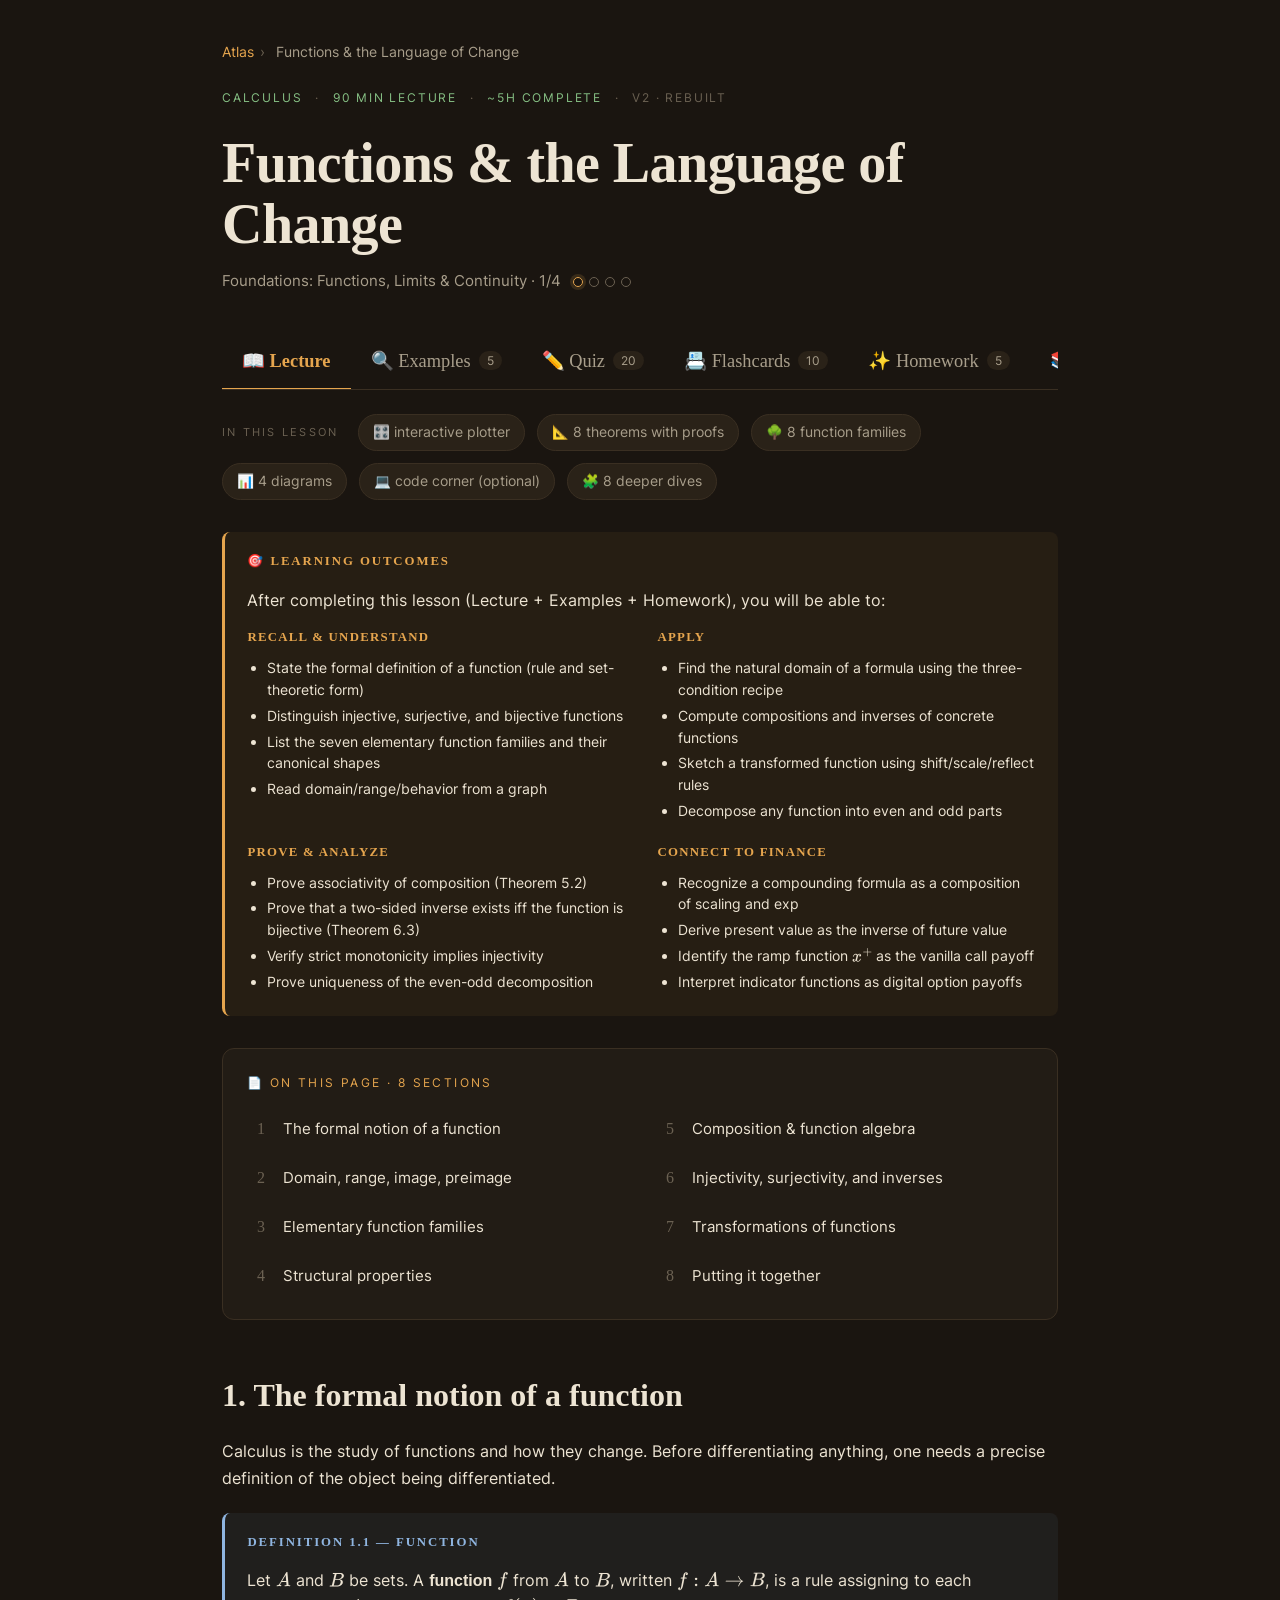
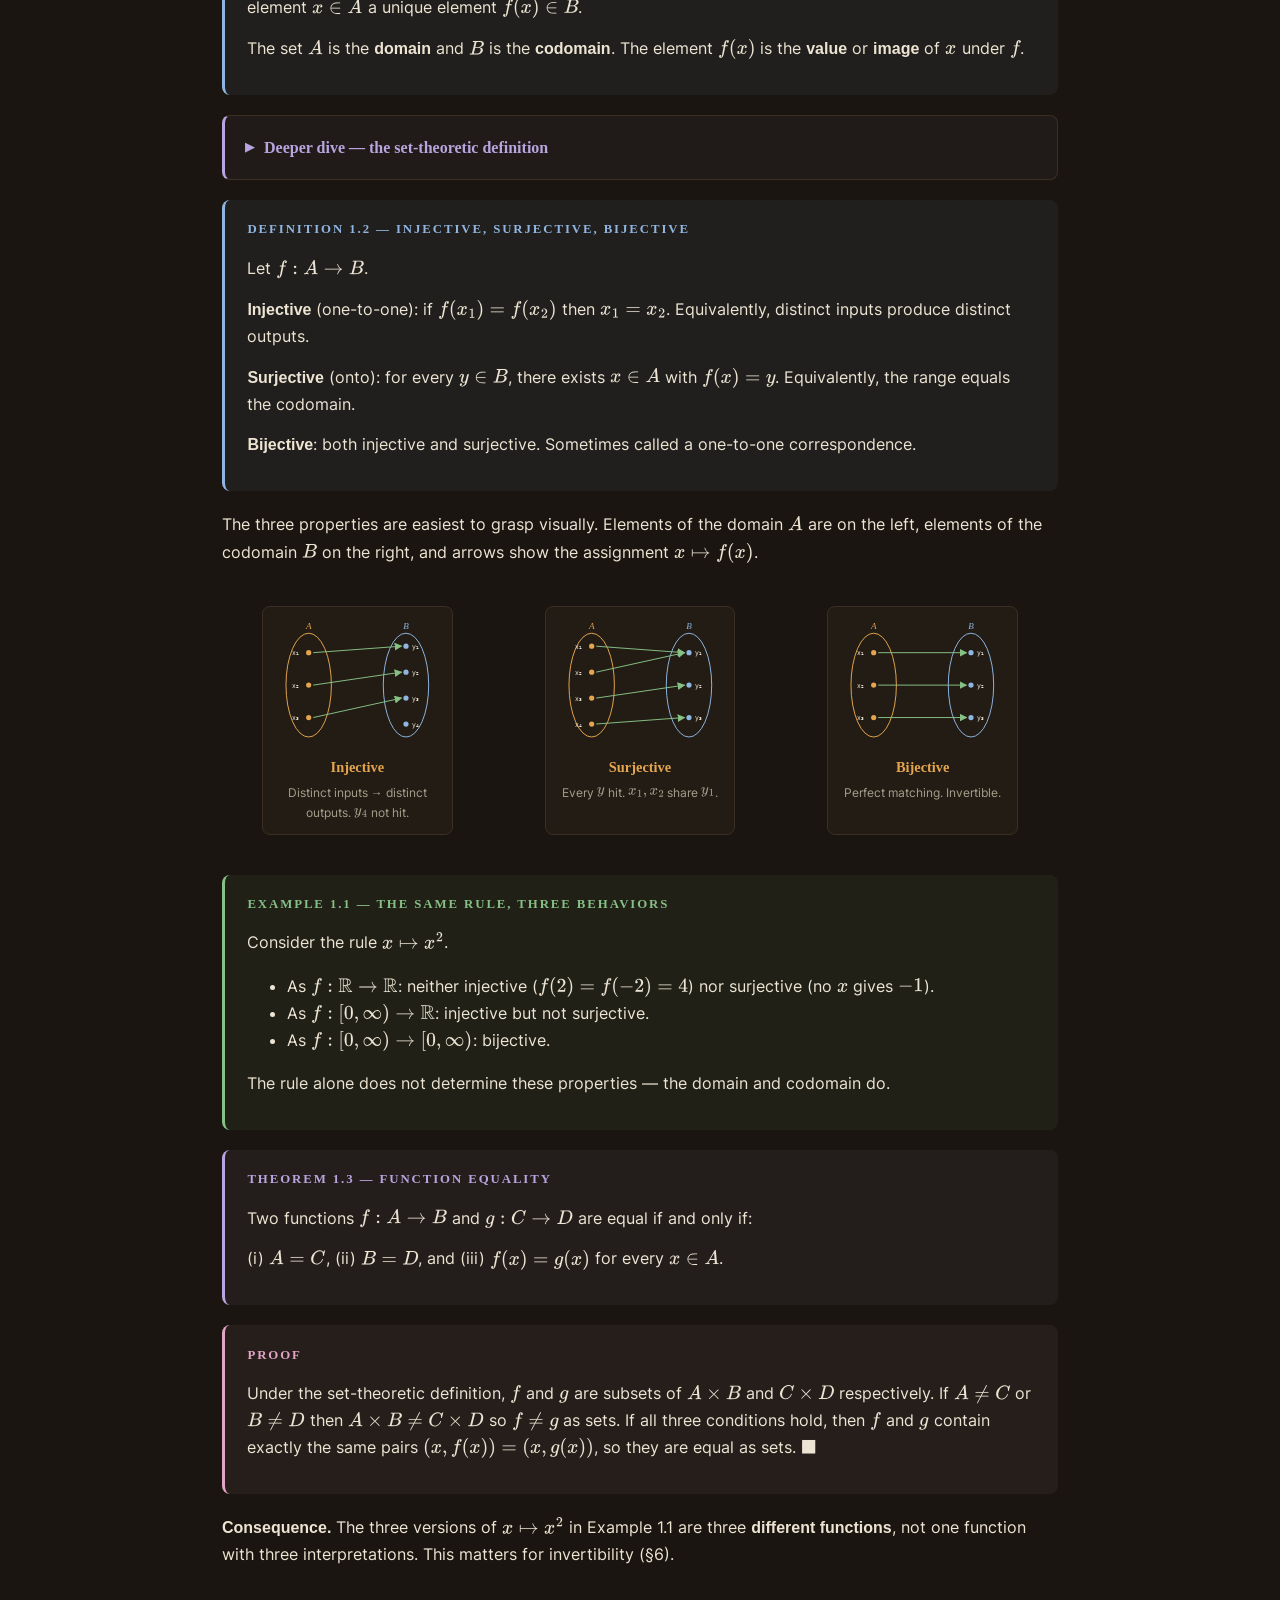
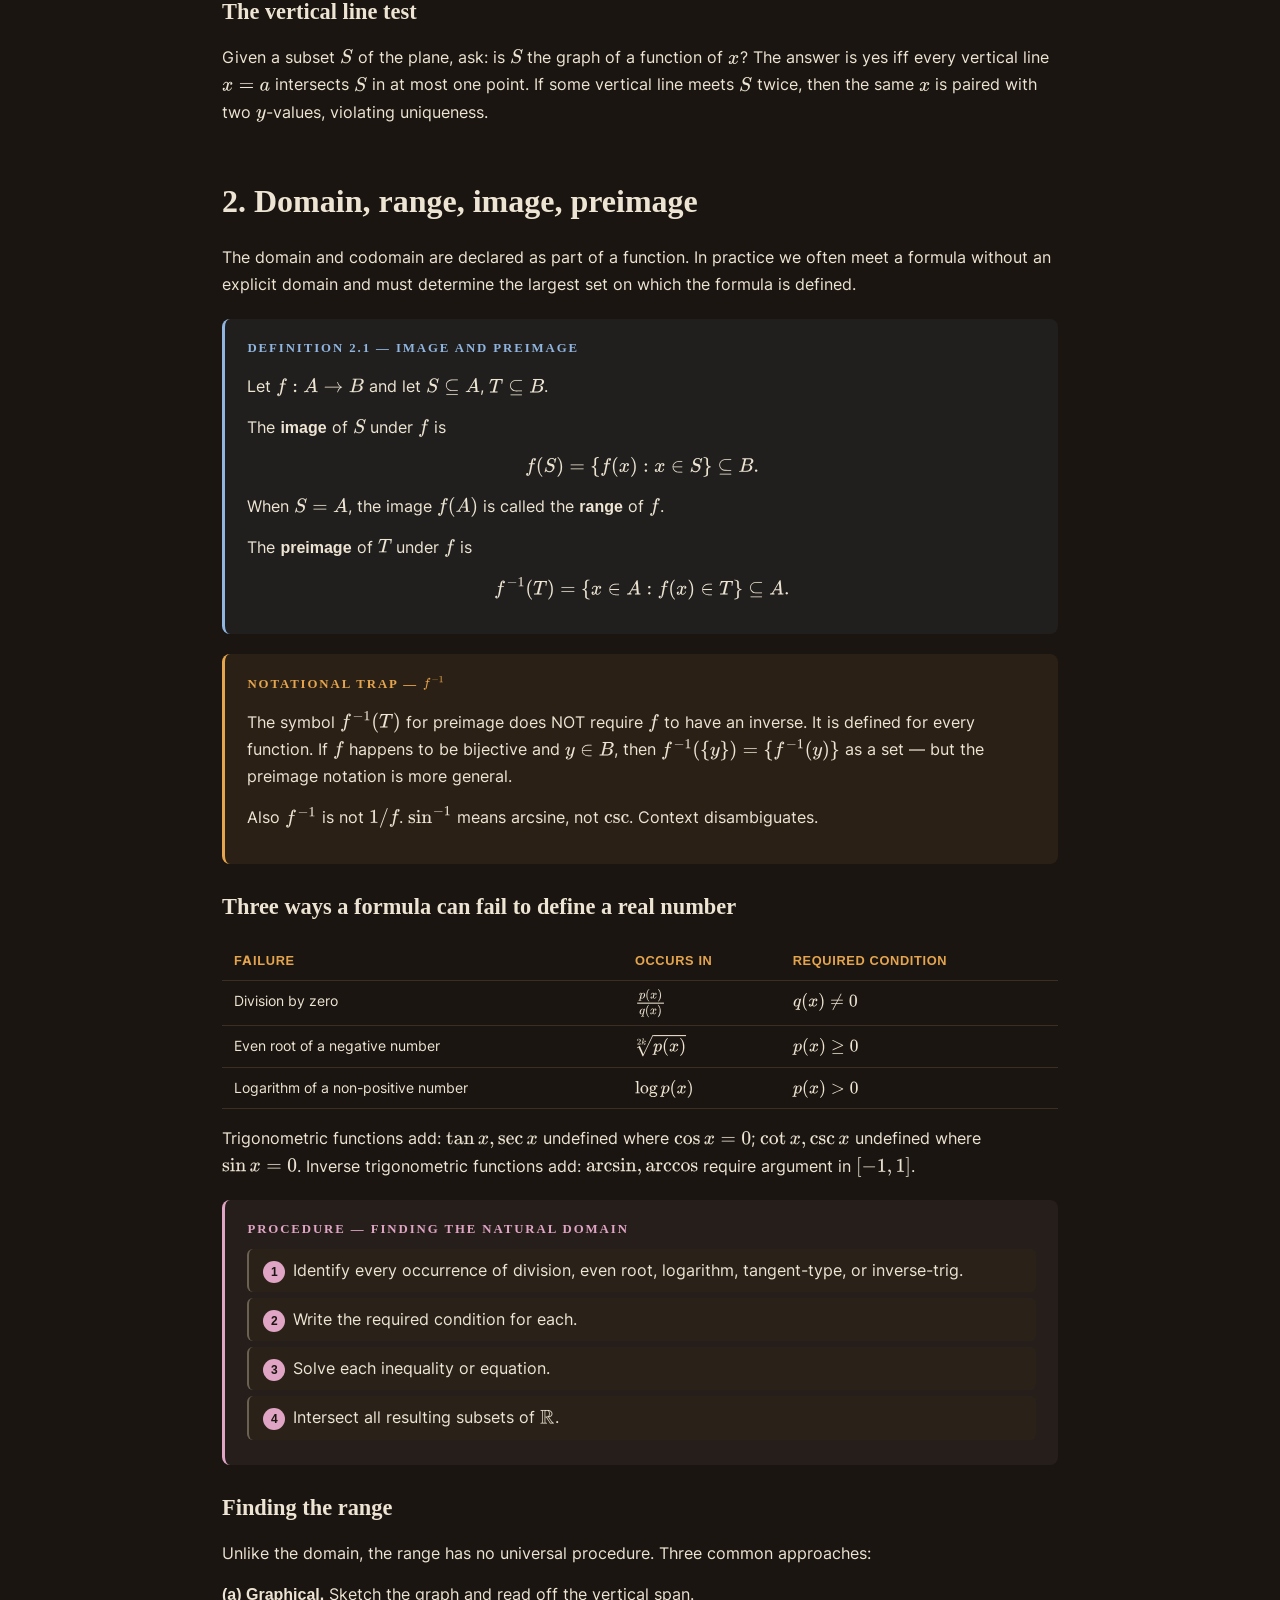
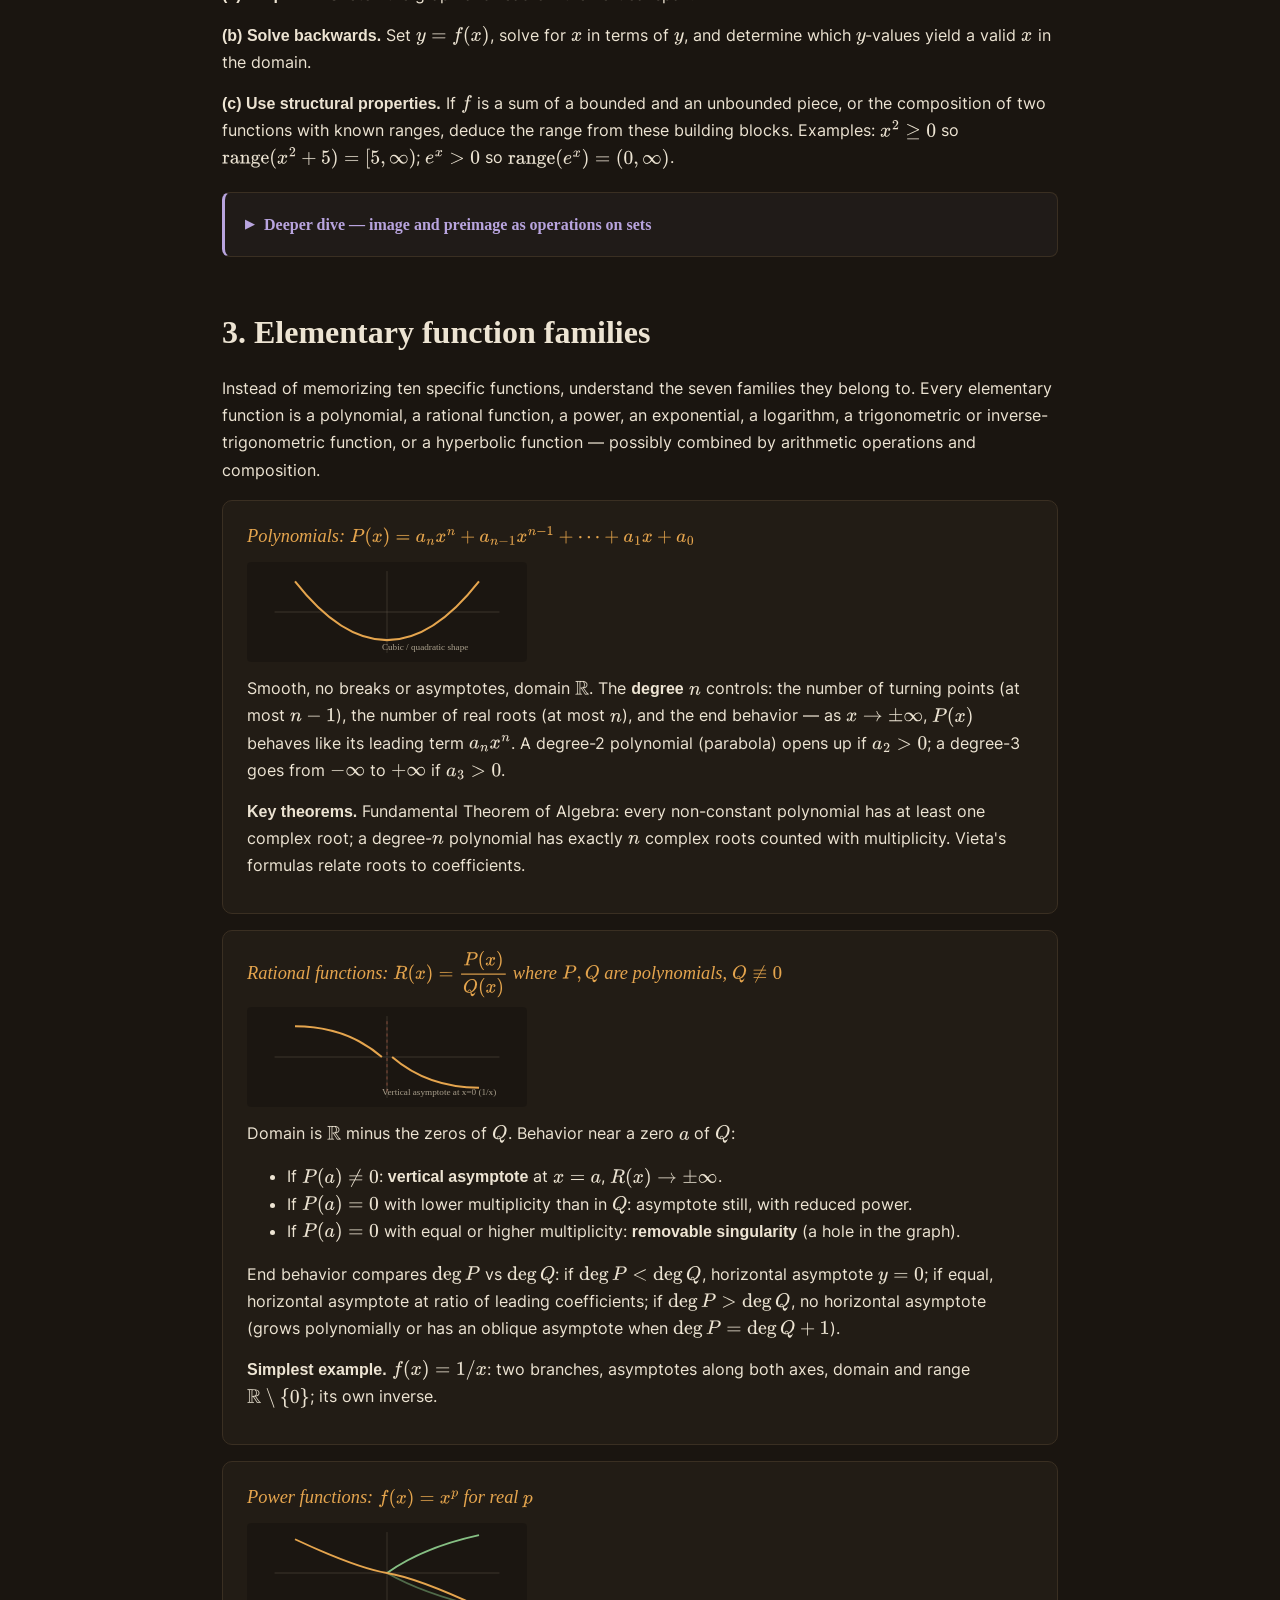
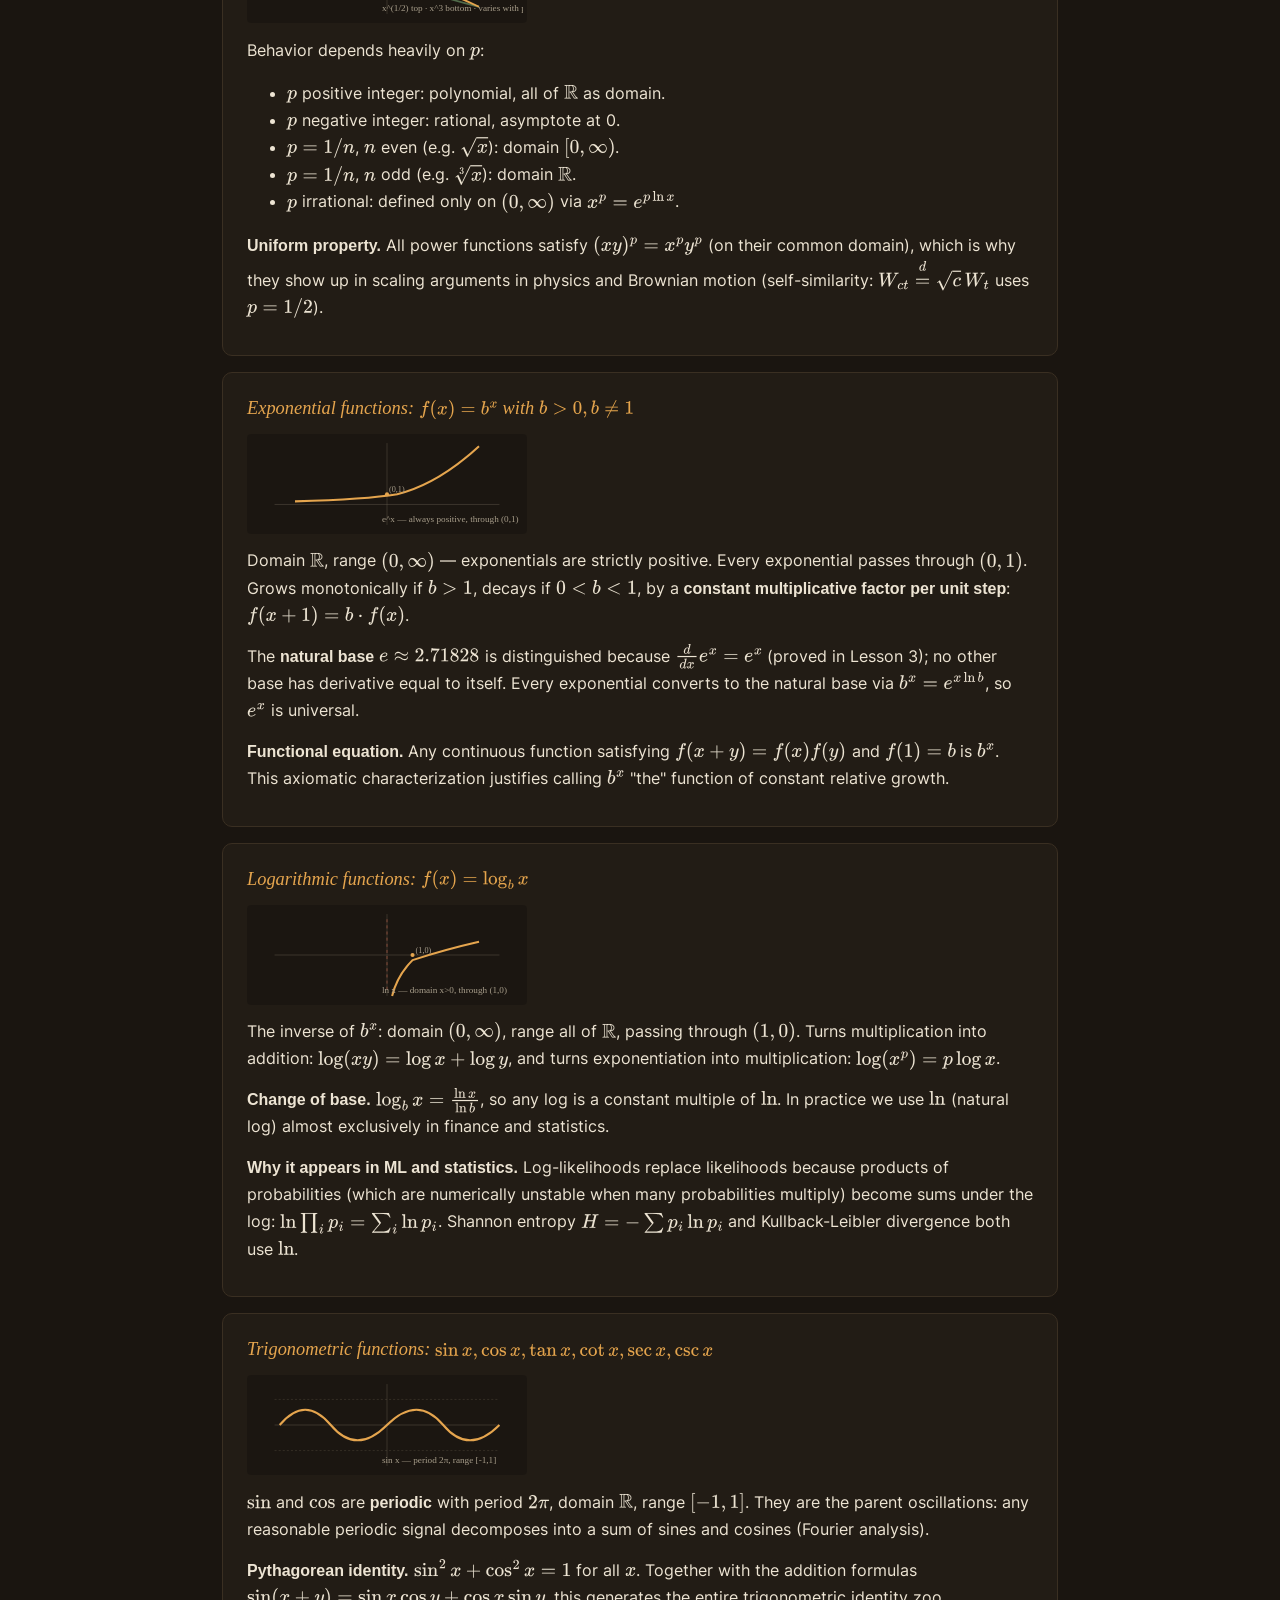
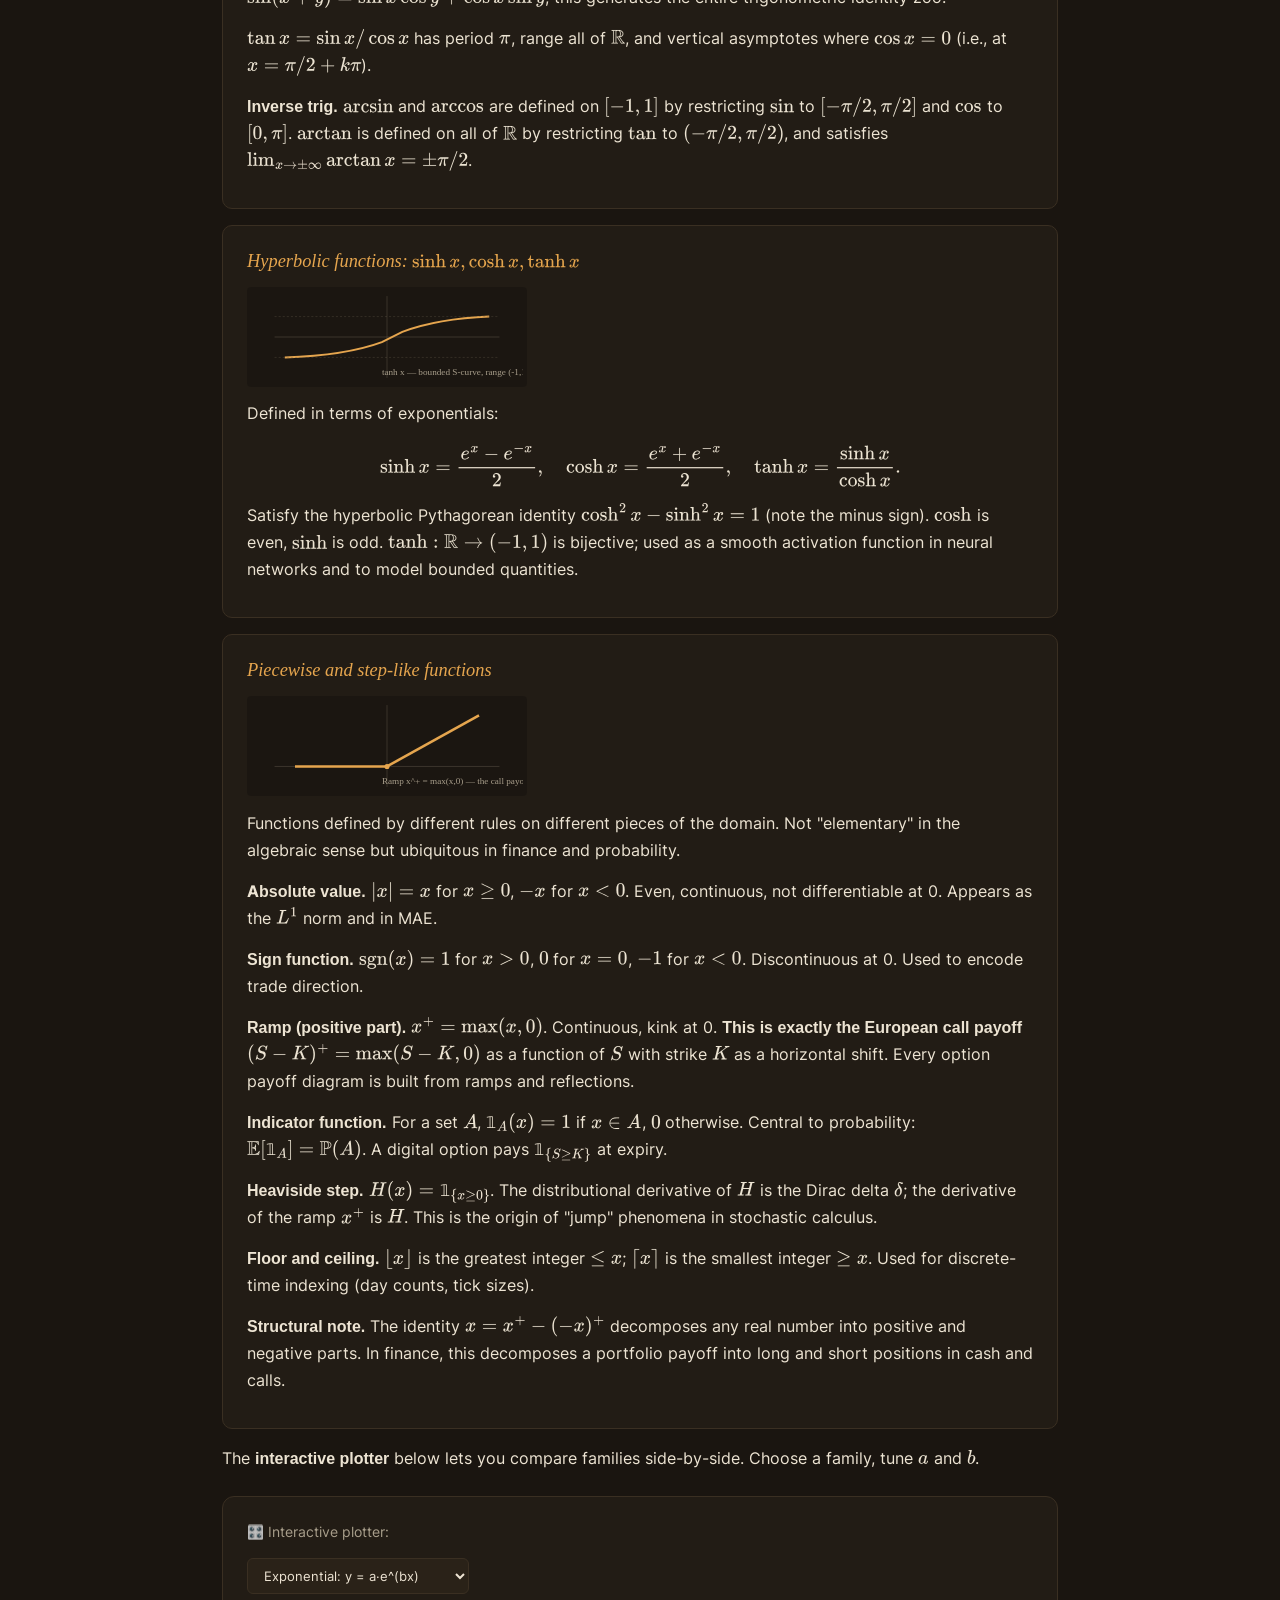
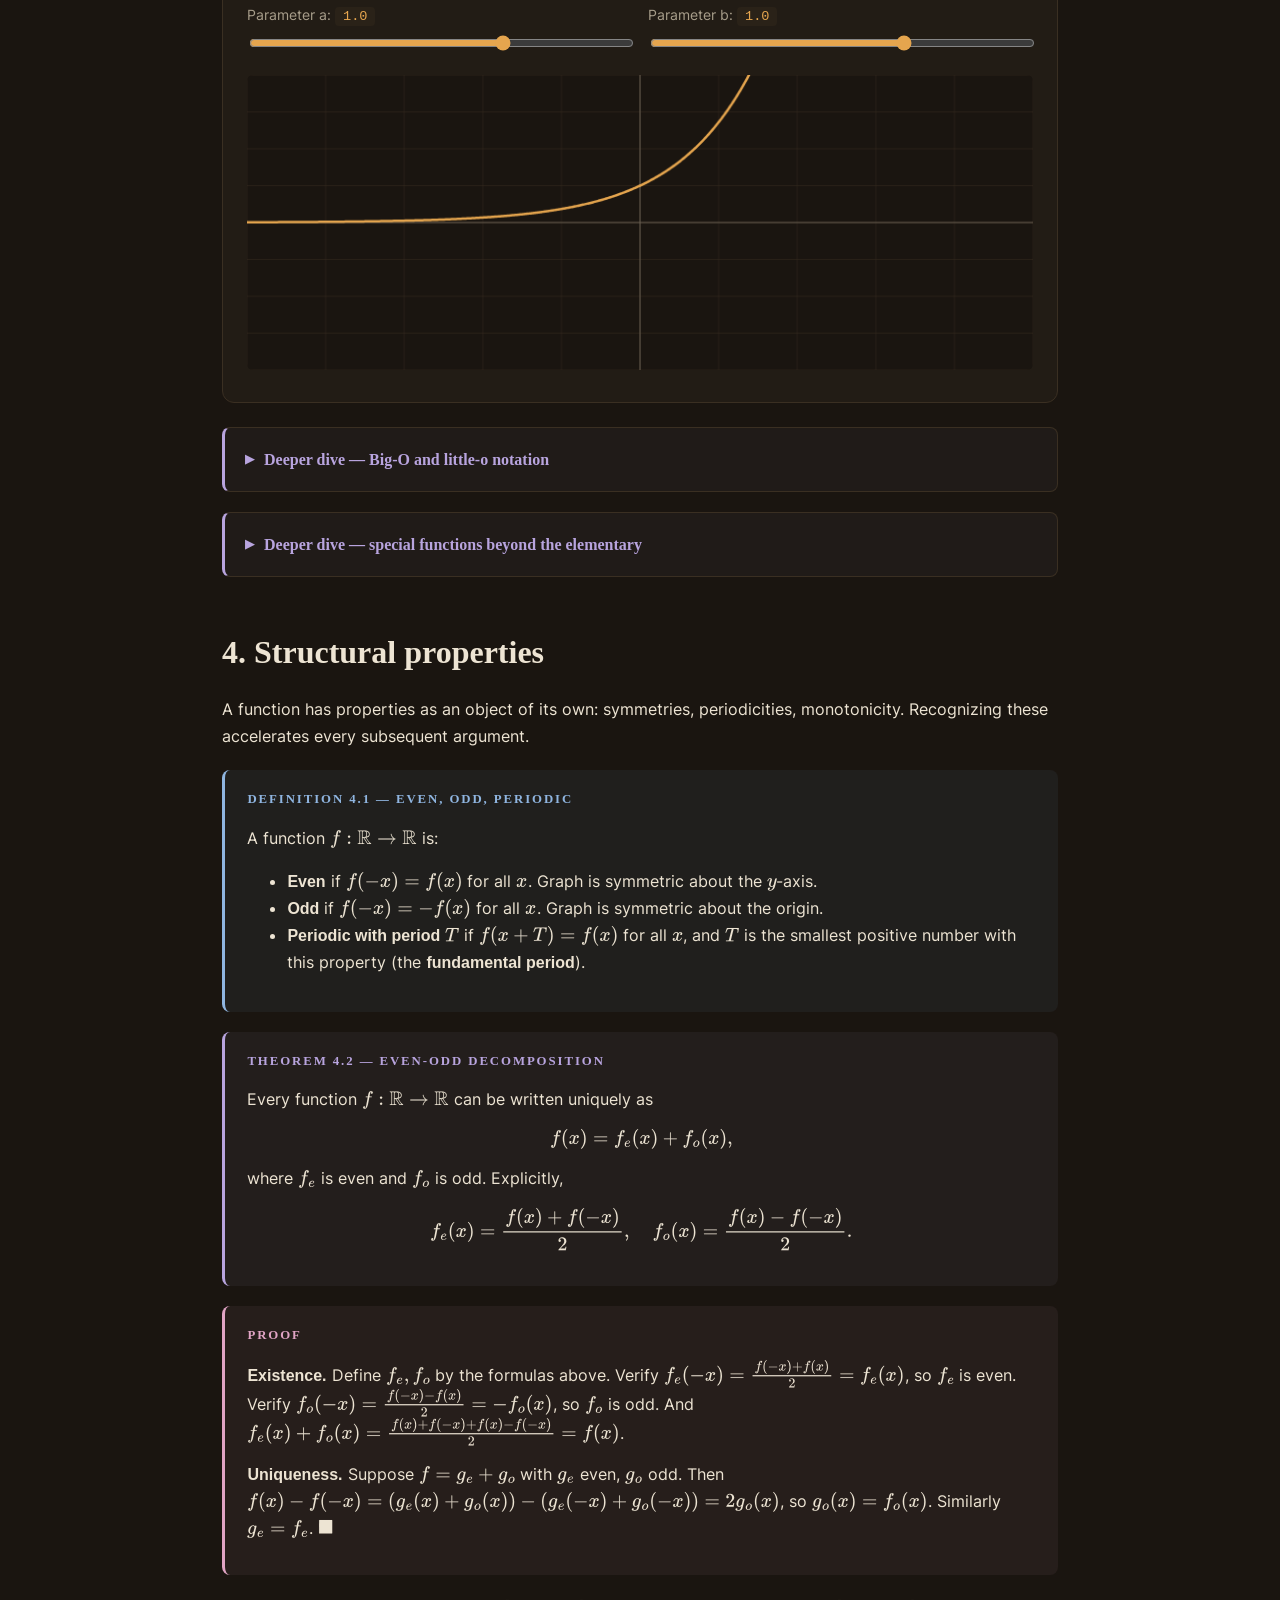
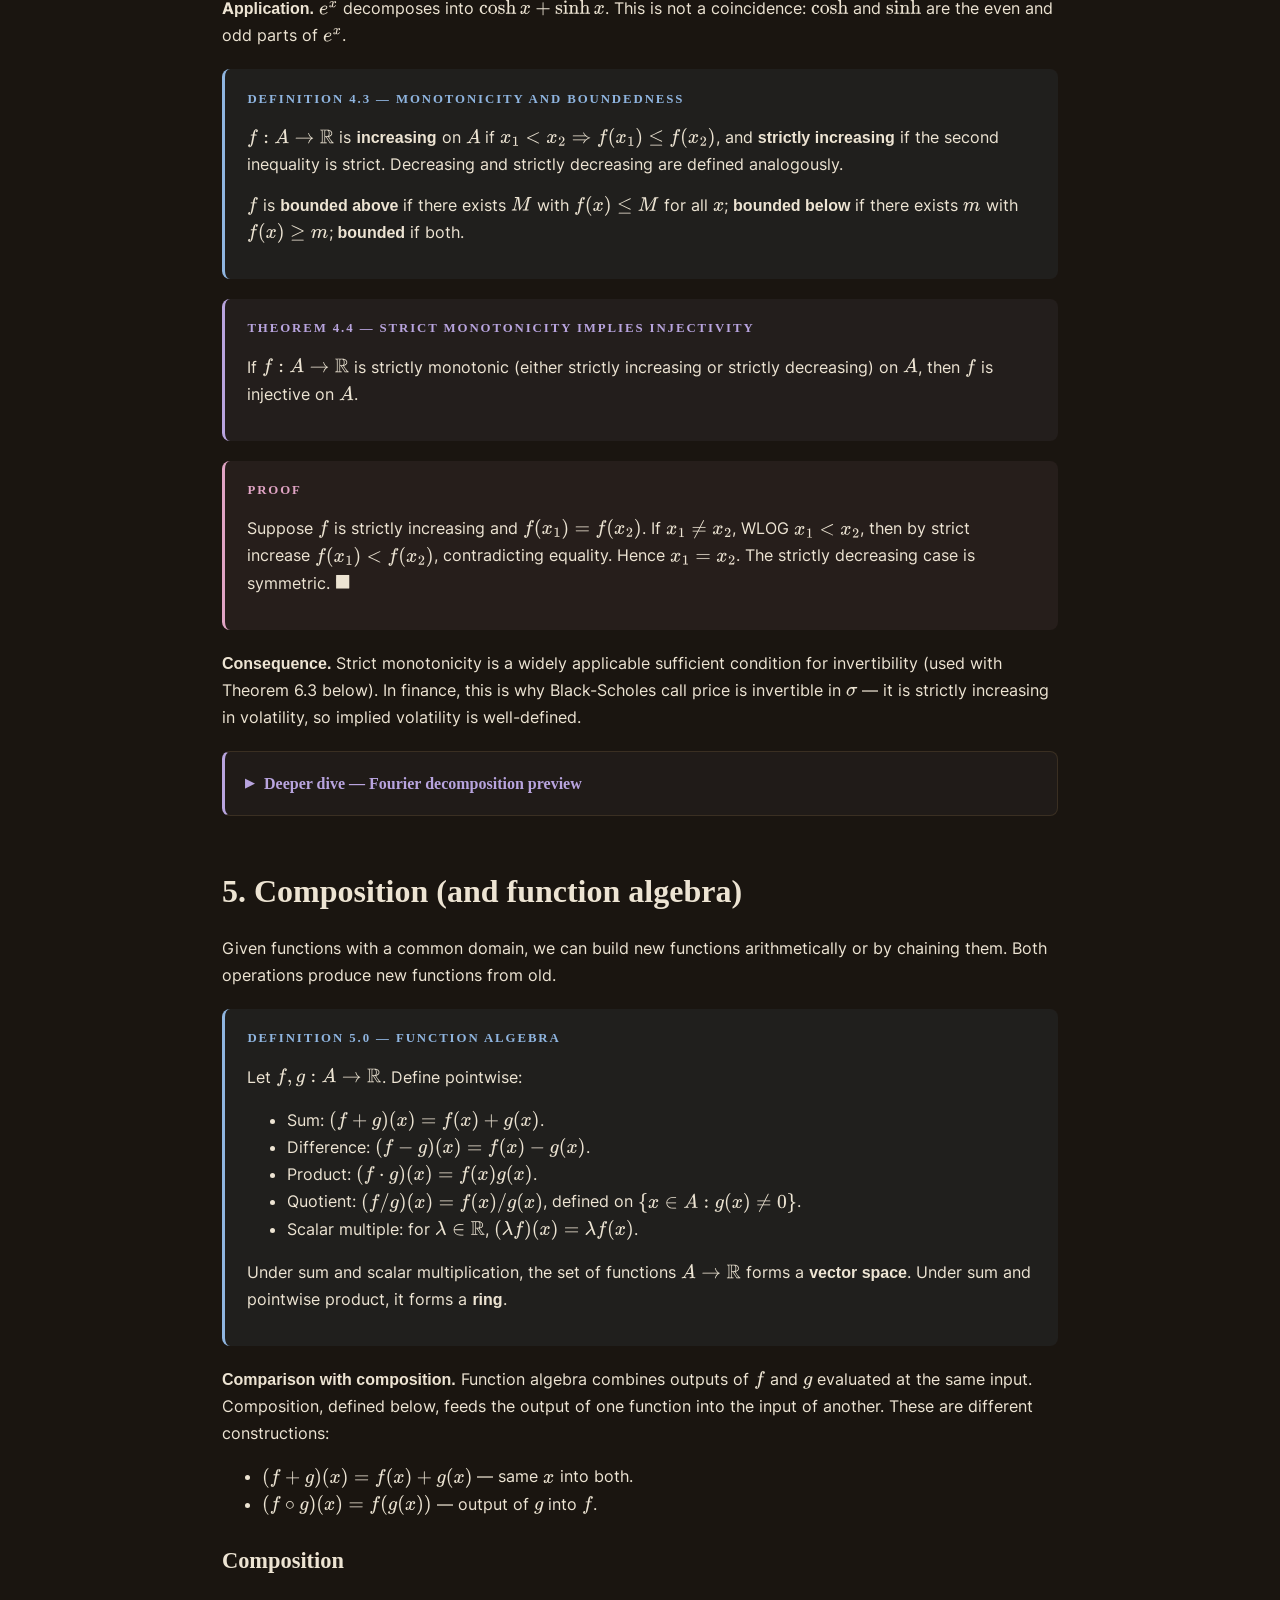
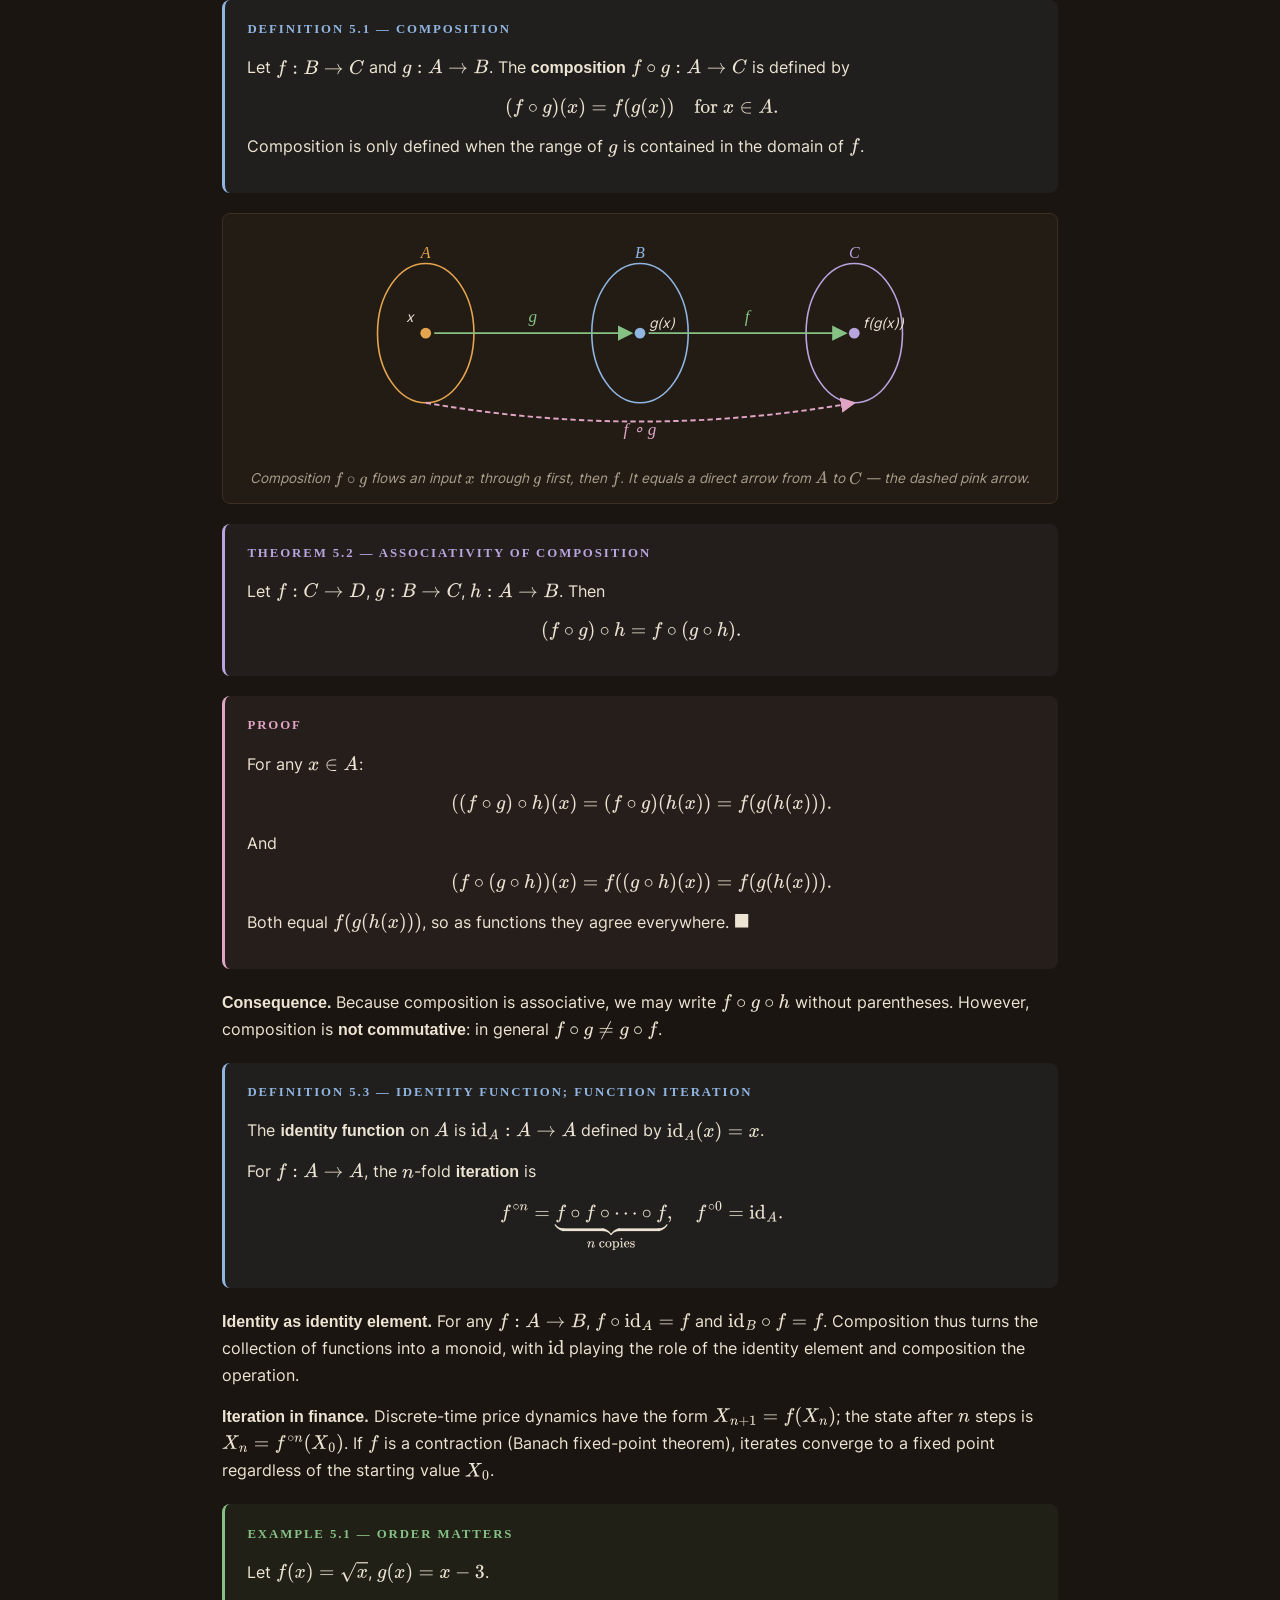
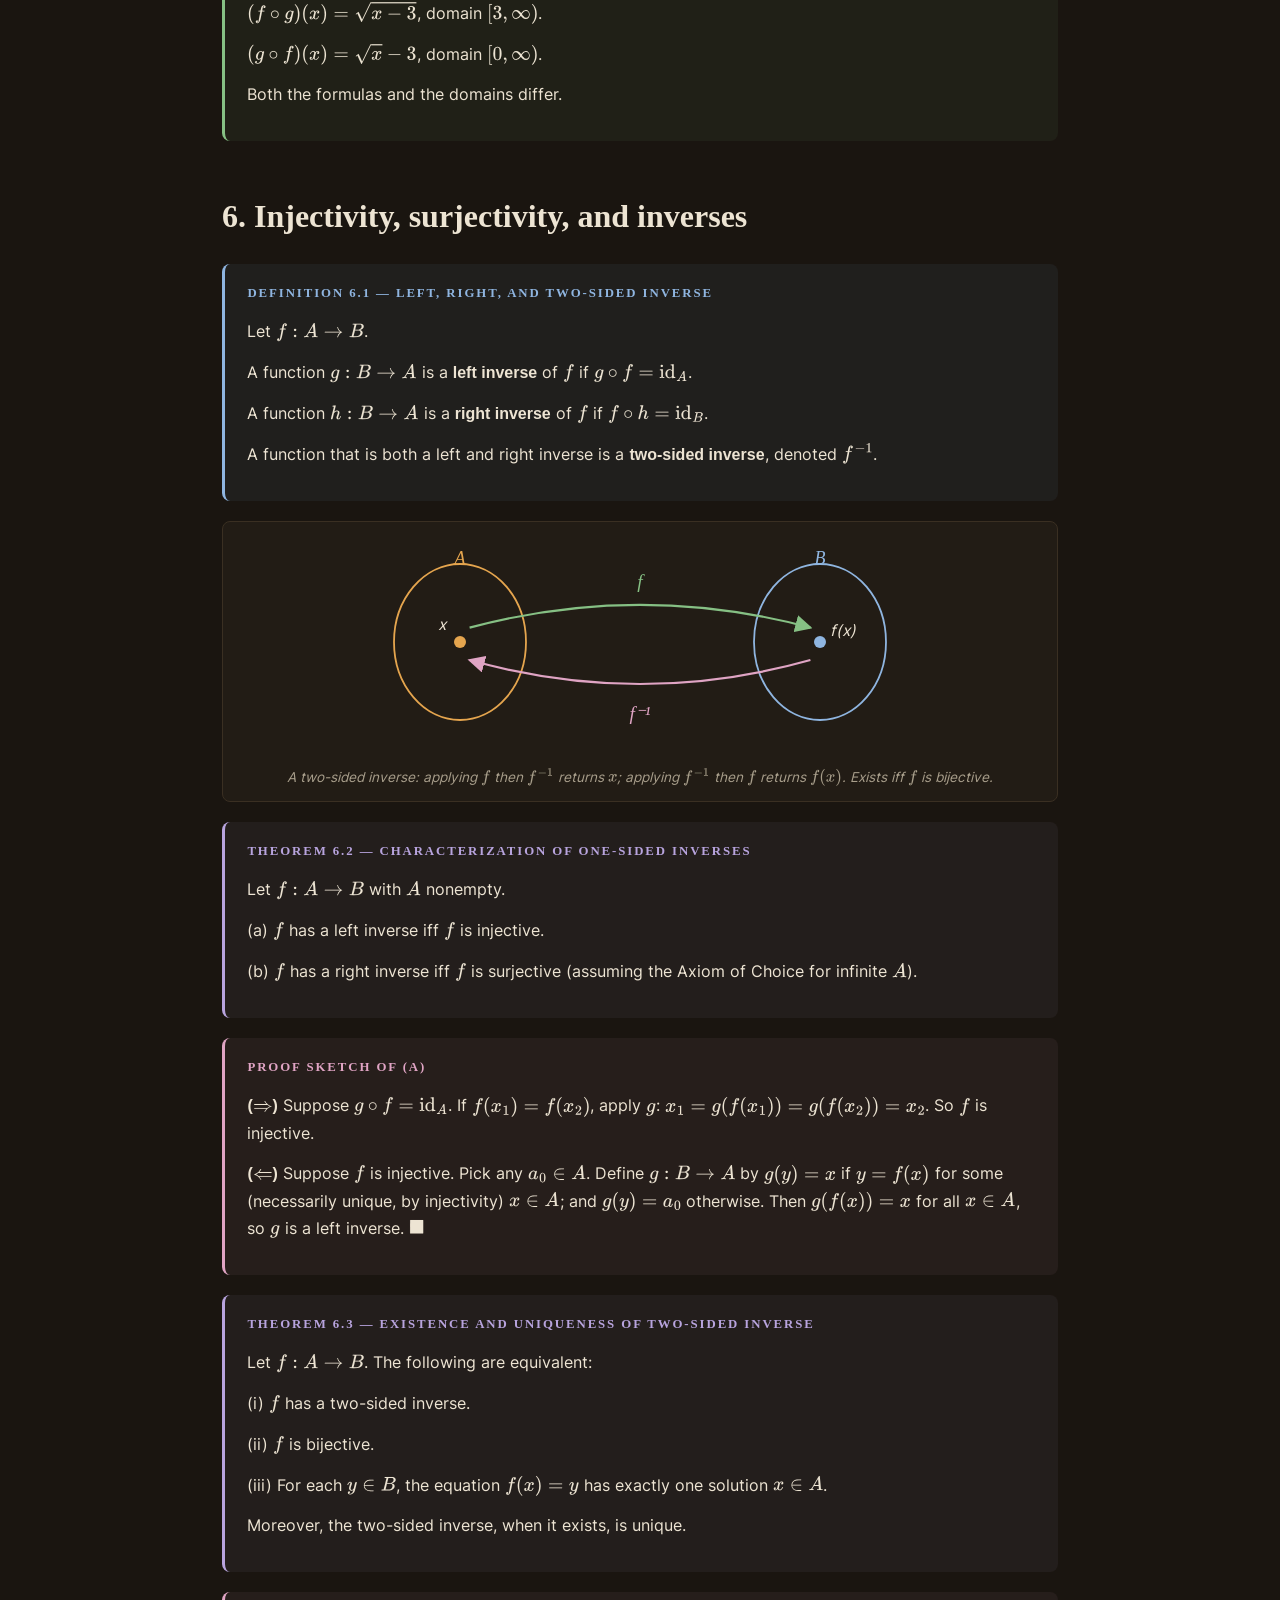
==== lessons/functions.html @ 446b94d6 "Initial commit" ====
<!DOCTYPE html>
<html lang="en">
<head>
<meta charset="UTF-8">
<title>Functions & the Language of Change — Calculus/Foundations</title>
<meta name="viewport" content="width=device-width, initial-scale=1.0">
<!-- Smart font + MathJax loader: try local (offline) first, fall back to CDN. -->
<script>
  window.MathJax = {
    tex: {inlineMath: [['\\(','\\)']], displayMath: [['\\[','\\]']]},
    svg: {fontCache: 'global', scale: 1, minScale: 0.5},
    chtml: {scale: 1, minScale: 0.5},
    options: {enableMenu: false}
  };

  // Try local assets first. Path: ../../assets/ from Codex/Calculus/01-Foundations/*.html
  var ASSET_ROOT = '../assets/';
  var CDN = {
    mathjax: 'https://cdn.jsdelivr.net/npm/mathjax@3/es5/tex-mml-svg.js',
    fonts: 'https://fonts.googleapis.com/css2?family=Playfair+Display:ital,wght@0,400;0,600;0,700;1,400&family=Inter:wght@300;400;500;600;700&display=swap'
  };

  function loadWithFallback(tagName, attrs, cdnUrl) {
    var el = document.createElement(tagName);
    Object.keys(attrs).forEach(function(k) { el.setAttribute(k, attrs[k]); });
    el.onerror = function() {
      var fb = document.createElement(tagName);
      Object.keys(attrs).forEach(function(k) {
        if (k === 'src' || k === 'href') fb.setAttribute(k, cdnUrl);
        else fb.setAttribute(k, attrs[k]);
      });
      document.head.appendChild(fb);
    };
    document.head.appendChild(el);
  }

  // Fonts: try local fonts.css, fall back to Google Fonts CDN
  loadWithFallback('link', {rel: 'stylesheet', href: ASSET_ROOT + 'fonts/fonts.css'}, CDN.fonts);

  // MathJax: try local SVG bundle, fall back to CDN
  loadWithFallback('script', {src: ASSET_ROOT + 'mathjax/tex-mml-svg.js'}, CDN.mathjax);
</script>
<style>
  :root {
    --bg: #1a1510; --bg-soft: #221c15; --bg-card: #2a2218;
    --text: #ede4d3; --text-muted: #a89e8b; --text-dim: #6b6152;
    --accent: #e5a54e; --accent-soft: #b8823d;
    --green: #86c084; --purple: #b8a4de; --blue: #8fb5e0; --pink: #e0a4c4;
    --border: #3a2f22;
  }
  * { box-sizing: border-box; }
  body { font-family: 'Inter', -apple-system, sans-serif; background: var(--bg); color: var(--text); margin: 0; line-height: 1.7; }
  .container { max-width: 900px; margin: 0 auto; padding: 2.5rem 2rem; }
  a { color: var(--accent); text-decoration: none; }
  a:hover { text-decoration: underline; }
  .breadcrumb { font-size: 0.9rem; color: var(--accent); margin-bottom: 1.5rem; }
  .breadcrumb .sep { color: var(--text-dim); margin: 0 0.4rem; }
  .breadcrumb .current { color: var(--text-muted); }
  .meta { font-size: 0.75rem; color: var(--green); letter-spacing: 0.15em; text-transform: uppercase; margin-bottom: 1.5rem; font-weight: 500; }
  .meta .dot { color: var(--text-dim); margin: 0 0.5rem; }
  .meta .status { color: var(--text-dim); }
  h1.lesson-title { font-family: 'Playfair Display', Georgia, serif; font-weight: 700; font-size: 3.5rem; line-height: 1.1; letter-spacing: -0.01em; margin: 0 0 0.75rem; color: var(--text); }
  @media (max-width: 640px) { h1.lesson-title { font-size: 2.25rem; } }
  .subtitle { color: var(--text-muted); font-size: 0.95rem; margin-bottom: 0.5rem; }
  .progress-dots { display: inline-flex; gap: 6px; margin-left: 0.5rem; vertical-align: middle; }
  .progress-dots .dot { width: 10px; height: 10px; border-radius: 50%; border: 1.5px solid var(--text-dim); }
  .progress-dots .dot.active { border-color: var(--accent); box-shadow: 0 0 0 3px rgba(229, 165, 78, 0.15); }
  .tabs { display: flex; gap: 0; margin: 2.5rem 0 1.5rem; border-bottom: 1px solid var(--border); overflow-x: auto; }
  .tab-btn { background: transparent; border: none; color: var(--text-muted); padding: 1rem 1.25rem; font-family: 'Playfair Display', Georgia, serif; font-size: 1.15rem; cursor: pointer; border-bottom: 2px solid transparent; margin-bottom: -1px; white-space: nowrap; display: flex; align-items: center; gap: 8px; font-weight: 400; }
  .tab-btn:hover { color: var(--text); }
  .tab-btn.active { color: var(--accent); border-bottom-color: var(--accent); font-weight: 600; }
  .tab-btn .count { background: var(--bg-card); color: var(--text-muted); font-family: 'Inter', sans-serif; font-size: 0.75rem; padding: 2px 8px; border-radius: 10px; font-weight: 500; }
  .tab-btn.active .count { background: var(--accent); color: var(--bg); }
  .features { display: flex; gap: 0.75rem; margin-bottom: 2rem; flex-wrap: wrap; align-items: center; }
  .features .label { color: var(--text-dim); font-size: 0.7rem; letter-spacing: 0.2em; text-transform: uppercase; margin-right: 0.5rem; }
  .feature-badge { display: inline-flex; align-items: center; gap: 6px; padding: 6px 14px; background: var(--bg-card); border: 1px solid var(--border); border-radius: 20px; font-size: 0.85rem; color: var(--text-muted); }
  .outline-box { background: var(--bg-soft); border: 1px solid var(--border); border-radius: 12px; padding: 1.5rem; margin: 2rem 0; }
  .outline-box .outline-title { color: var(--accent); font-size: 0.75rem; letter-spacing: 0.2em; text-transform: uppercase; margin-bottom: 1rem; font-weight: 500; }
  .outline-grid { display: grid; grid-template-columns: 1fr 1fr; gap: 0.6rem 2rem; }
  @media (max-width: 640px) { .outline-grid { grid-template-columns: 1fr; } }
  .outline-item { display: flex; gap: 12px; padding: 6px 10px; border-radius: 6px; color: var(--text); text-decoration: none; align-items: baseline; font-size: 0.95rem; }
  .outline-item:hover { background: var(--bg-card); text-decoration: none; }
  .outline-item .num { color: var(--text-dim); font-family: 'Playfair Display', serif; font-size: 1rem; min-width: 14px; }
  .tab-content { display: none; }
  .tab-content.active { display: block; }
  section { margin: 3rem 0; scroll-margin-top: 20px; }
  h2 { font-family: 'Playfair Display', serif; font-size: 2rem; font-weight: 600; color: var(--text); margin: 2rem 0 1rem; }
  h3 { font-family: 'Playfair Display', serif; font-size: 1.4rem; font-weight: 600; color: var(--text); margin: 1.5rem 0 0.75rem; }
  h4 { font-family: 'Playfair Display', serif; font-size: 1.1rem; font-weight: 600; color: var(--accent); margin: 1.25rem 0 0.5rem; }
  p { margin: 0.85rem 0; }
  .box { padding: 1.2rem 1.4rem; margin: 1.25rem 0; border-radius: 8px; border-left: 3px solid; }
  .box-thm { background: rgba(184, 164, 222, 0.06); border-color: var(--purple); }
  .box-def { background: rgba(143, 181, 224, 0.06); border-color: var(--blue); }
  .box-proof { background: rgba(224, 164, 196, 0.06); border-color: var(--pink); }
  .box-example { background: rgba(134, 192, 132, 0.06); border-color: var(--green); }
  .box-warning { background: rgba(229, 165, 78, 0.08); border-color: var(--accent); }
  .box .box-title { font-family: 'Playfair Display', serif; font-size: 0.8rem; letter-spacing: 0.15em; text-transform: uppercase; font-weight: 700; margin-bottom: 0.5rem; }
  .box-thm .box-title { color: var(--purple); }
  .box-def .box-title { color: var(--blue); }
  .box-proof .box-title { color: var(--pink); }
  .box-example .box-title { color: var(--green); }
  .box-warning .box-title { color: var(--accent); }
  .box-lo { background: rgba(229, 165, 78, 0.06); border-color: var(--accent); }
  .box-lo .box-title { color: var(--accent); }
  .lo-grid { display: grid; grid-template-columns: 1fr 1fr; gap: 1rem 2rem; margin-top: 0.75rem; }
  @media (max-width: 640px) { .lo-grid { grid-template-columns: 1fr; } }
  .lo-grid h4 { font-family: 'Playfair Display', serif; font-size: 0.8rem; color: var(--accent); margin: 0 0 0.5rem; font-weight: 600; text-transform: uppercase; letter-spacing: 0.1em; }
  .lo-grid ul { padding-left: 1.25rem; margin: 0; font-size: 0.88rem; line-height: 1.55; }
  .lo-grid li { margin: 4px 0; }
  .step { padding: 8px 14px; margin: 6px 0; background: var(--bg-card); border-radius: 6px; border-left: 2px solid var(--text-dim); }
  .step .step-num { display: inline-block; width: 22px; height: 22px; background: var(--pink); color: var(--bg); text-align: center; border-radius: 50%; font-size: 0.75rem; font-weight: 700; margin-right: 8px; line-height: 22px; }
  table.st { border-collapse: collapse; margin: 1rem 0; font-size: 0.9rem; width: 100%; }
  table.st th, table.st td { padding: 8px 12px; text-align: left; border-bottom: 1px solid var(--border); vertical-align: top; }
  table.st th { color: var(--accent); font-weight: 600; letter-spacing: 0.05em; font-size: 0.8rem; text-transform: uppercase; }
  code { background: var(--bg-card); padding: 2px 6px; border-radius: 4px; font-family: 'JetBrains Mono', Consolas, monospace; font-size: 0.9em; color: var(--accent); }
  .interactive { background: var(--bg-soft); border: 1px solid var(--border); border-radius: 12px; padding: 1.5rem; margin: 1.5rem 0; }
  .slider-row { display: grid; grid-template-columns: 1fr 1fr; gap: 1rem; margin-bottom: 1rem; }
  @media (max-width: 640px) { .slider-row { grid-template-columns: 1fr; } }
  .slider-label { font-size: 0.85rem; color: var(--text-muted); margin-bottom: 4px; }
  input[type=range] { width: 100%; accent-color: var(--accent); }
  .slider-value { font-family: 'JetBrains Mono', Consolas, monospace; background: var(--bg-card); padding: 2px 8px; border-radius: 4px; color: var(--accent); font-size: 0.85rem; }
  .family { background: var(--bg-soft); border: 1px solid var(--border); border-radius: 10px; padding: 1.25rem 1.5rem; margin: 1rem 0; }
  .family h4 { color: var(--accent); margin-top: 0; margin-bottom: 0.5rem; }
  .family .family-formula { font-family: 'Playfair Display', serif; font-size: 1.15rem; color: var(--accent); font-style: italic; margin-bottom: 0.6rem; }
  .family-graph { width: 100%; max-width: 280px; height: 100px; display: block; margin: 8px 0 12px; background: rgba(0,0,0,0.2); border-radius: 4px; padding: 4px; }
  .diagram-row { display: grid; grid-template-columns: repeat(auto-fit, minmax(220px, 1fr)); gap: 12px; margin: 1.5rem 0; }
  .diagram-fig { background: var(--bg-soft); border: 1px solid var(--border); border-radius: 8px; padding: 10px; text-align: center; }
  .diagram-fig svg { width: 100%; height: auto; display: block; }
  .diagram-fig figcaption { color: var(--accent); font-family: 'Playfair Display', serif; font-size: 0.9rem; margin-top: 8px; font-weight: 600; }
  .diagram-single { background: var(--bg-soft); border: 1px solid var(--border); border-radius: 8px; padding: 12px; margin: 1.25rem 0; text-align: center; }
  .diagram-single svg { max-width: 600px; width: 100%; height: auto; }
  .diagram-single .diag-caption { color: var(--text-muted); font-size: 0.85rem; font-style: italic; margin-top: 8px; }
  .pseudocode { background: rgba(184, 164, 222, 0.06); border-left: 3px solid var(--purple); padding: 12px 16px; font-family: 'JetBrains Mono', Consolas, monospace; font-size: 0.85rem; line-height: 1.6; margin: 12px 0; border-radius: 4px; color: var(--text); white-space: pre; overflow-x: auto; }
  .pseudocode-title { font-family: 'Playfair Display', serif; font-size: 0.75rem; letter-spacing: 0.15em; text-transform: uppercase; color: var(--purple); margin-bottom: 6px; font-weight: 700; }
  .code-py { background: #1e293b; color: #e2e8f0; padding: 12px 16px; border-radius: 6px; font-family: 'JetBrains Mono', Consolas, monospace; font-size: 0.85rem; line-height: 1.5; margin: 12px 0; overflow-x: auto; white-space: pre; }
  .code-py-title { font-family: 'Playfair Display', serif; font-size: 0.75rem; letter-spacing: 0.15em; text-transform: uppercase; color: #86efac; margin-bottom: 6px; font-weight: 700; }
  /* MathJax SVG output — force sane sizing to prevent runaway growth */
  mjx-container { display: inline-block; line-height: 0; }
  mjx-container[display="true"] { display: block; text-align: center; margin: 1em 0; line-height: normal; }
  mjx-container > svg { max-width: 100%; height: auto; display: inline-block; vertical-align: middle; }
  mjx-container[display="true"] > svg { display: block; margin: 0 auto; }
  .example-card { background: var(--bg-soft); border: 1px solid var(--border); border-radius: 12px; padding: 1.5rem; margin: 1.5rem 0; }
  .example-card h3 { margin-top: 0; }
  .reveal-btn { background: var(--accent); color: var(--bg); border: none; padding: 8px 18px; border-radius: 6px; font-weight: 600; cursor: pointer; font-size: 0.9rem; margin-top: 8px; }
  .reveal-btn:hover { background: var(--accent-soft); }
  .solution { display: none; margin-top: 1rem; padding: 1rem 1.25rem; background: rgba(134, 192, 132, 0.06); border-left: 3px solid var(--green); border-radius: 6px; }
  .example-card.open .solution { display: block; }
  .quiz-item { background: var(--bg-soft); border: 1px solid var(--border); border-radius: 10px; padding: 1.25rem; margin: 1rem 0; }
  .quiz-item .q-num { color: var(--accent); font-family: 'Playfair Display', serif; font-size: 0.85rem; letter-spacing: 0.15em; text-transform: uppercase; margin-bottom: 0.5rem; }
  .quiz-item .q-question { margin-bottom: 1rem; font-size: 1.05rem; }
  .quiz-options { display: flex; flex-direction: column; gap: 6px; }
  .quiz-opt { background: var(--bg-card); border: 1px solid var(--border); padding: 10px 14px; border-radius: 6px; cursor: pointer; color: var(--text); font-size: 0.95rem; text-align: left; }
  .quiz-opt:hover { border-color: var(--accent); }
  .quiz-opt.correct { border-color: var(--green); background: rgba(134, 192, 132, 0.12); }
  .quiz-opt.wrong { border-color: #d97056; background: rgba(217, 112, 86, 0.12); }
  .quiz-feedback { display: none; margin-top: 10px; padding: 10px 14px; background: var(--bg-card); border-radius: 6px; font-size: 0.9rem; color: var(--text-muted); }
  .quiz-item.answered .quiz-feedback { display: block; }
  .flash-container { display: grid; grid-template-columns: repeat(auto-fill, minmax(280px, 1fr)); gap: 1rem; margin: 1.5rem 0; }
  .flash { background: linear-gradient(135deg, var(--bg-soft) 0%, var(--bg-card) 100%); border: 1px solid var(--border); border-radius: 12px; padding: 1.5rem; cursor: pointer; min-height: 160px; display: flex; flex-direction: column; justify-content: center; }
  .flash:hover { border-color: var(--accent); }
  .flash .side-label { font-size: 0.7rem; letter-spacing: 0.2em; text-transform: uppercase; color: var(--text-dim); margin-bottom: 8px; }
  .flash .side-label.back { color: var(--green); }
  .flash .front-content { display: block; }
  .flash .back-content { display: none; }
  .flash.flipped .front-content { display: none; }
  .flash.flipped .back-content { display: block; }
  .hw-card { background: var(--bg-soft); border: 1px solid var(--border); border-left: 4px solid var(--accent); border-radius: 10px; padding: 1.5rem; margin: 1.5rem 0; }
  .hw-card .hw-num { color: var(--accent); font-family: 'Playfair Display', serif; font-size: 1.1rem; letter-spacing: 0.05em; margin-bottom: 0.5rem; }
  .hw-tag { display: inline-block; padding: 3px 10px; background: rgba(229, 165, 78, 0.15); color: var(--accent); border-radius: 10px; font-size: 0.7rem; letter-spacing: 0.1em; text-transform: uppercase; margin-right: 6px; }
  .recall-item { padding: 1rem; background: var(--bg-soft); border-radius: 8px; margin: 0.75rem 0; border-left: 3px solid var(--purple); }
  .lesson-footer { display: flex; justify-content: space-between; margin: 4rem 0 2rem; padding-top: 2rem; border-top: 1px solid var(--border); }
  .nav-btn { color: var(--text-muted); text-decoration: none; padding: 0.75rem 1.25rem; border: 1px solid var(--border); border-radius: 8px; }
  .nav-btn:hover { border-color: var(--accent); color: var(--accent); text-decoration: none; }
  .muted { color: var(--text-muted); }
  .dim { color: var(--text-dim); }
  details.deeper { background: rgba(184, 164, 222, 0.04); border: 1px solid var(--border); border-left: 3px solid var(--purple); border-radius: 8px; margin: 1.25rem 0; padding: 0.75rem 1.25rem; }
  details.deeper > summary { font-family: 'Playfair Display', serif; font-weight: 600; color: var(--purple); cursor: pointer; padding: 6px 0; list-style: none; display: flex; align-items: center; gap: 10px; }
  details.deeper > summary::-webkit-details-marker { display: none; }
  details.deeper > summary::before { content: '▶'; color: var(--purple); font-size: 0.75rem; transition: transform 0.15s; display: inline-block; }
  details.deeper[open] > summary::before { transform: rotate(90deg); }
  details.deeper > summary:hover { color: var(--accent); }
  details.deeper[open] { padding-bottom: 1.25rem; }
  details.deeper .deeper-body { margin-top: 0.75rem; padding-top: 0.75rem; border-top: 1px solid var(--border); }
  .ref-section { background: var(--bg-soft); border: 1px solid var(--border); border-radius: 10px; padding: 1.25rem; margin: 1rem 0; }
  .ref-section h3 { margin-top: 0; }
  .ref-list { list-style: none; padding: 0; margin: 0; }
  .ref-list li { padding: 8px 0; border-bottom: 1px solid var(--border); }
  .ref-list li:last-child { border-bottom: none; }
  .ref-list .ref-title { color: var(--accent); font-weight: 500; }
  .ref-list .ref-detail { color: var(--text-muted); font-size: 0.85rem; margin-top: 3px; }
</style>
</head>
<body>
<div class="container">

  <div class="breadcrumb">
    <a href="../Quant-Roadmap.html">Atlas</a><span class="sep">›</span>
    <span class="current">Functions &amp; the Language of Change</span>
  </div>

  <div class="meta">CALCULUS <span class="dot">·</span> 90 MIN LECTURE <span class="dot">·</span> ~5H COMPLETE <span class="dot">·</span> <span class="status">v2 · REBUILT</span></div>

  <h1 class="lesson-title">Functions &amp; the Language of Change</h1>
  <div class="subtitle">Foundations: Functions, Limits &amp; Continuity · <span class="muted">1/4</span>
    <span class="progress-dots"><span class="dot active"></span><span class="dot"></span><span class="dot"></span><span class="dot"></span></span>
  </div>

  <nav class="tabs">
    <button class="tab-btn active" data-tab="lecture">📖 Lecture</button>
    <button class="tab-btn" data-tab="examples">🔍 Examples <span class="count">5</span></button>
    <button class="tab-btn" data-tab="quiz">✏️ Quiz <span class="count">20</span></button>
    <button class="tab-btn" data-tab="flashcards">📇 Flashcards <span class="count">10</span></button>
    <button class="tab-btn" data-tab="homework">✨ Homework <span class="count">5</span></button>
    <button class="tab-btn" data-tab="references">📚 References</button>
    <button class="tab-btn" data-tab="recall">🎨 Recall</button>
  </nav>

  <div class="features">
    <span class="label">In this lesson</span>
    <span class="feature-badge">🎛️ interactive plotter</span>
    <span class="feature-badge">📐 8 theorems with proofs</span>
    <span class="feature-badge">🌳 8 function families</span>
    <span class="feature-badge">📊 4 diagrams</span>
    <span class="feature-badge">💻 code corner (optional)</span>
    <span class="feature-badge">🧩 8 deeper dives</span>
  </div>

  <!-- ========== LECTURE ========== -->
  <div class="tab-content active" id="tab-lecture">

    <div class="box box-lo">
      <div class="box-title">🎯 Learning Outcomes</div>
      <p>After completing this lesson (Lecture + Examples + Homework), you will be able to:</p>
      <div class="lo-grid">
        <div>
          <h4>Recall &amp; Understand</h4>
          <ul>
            <li>State the formal definition of a function (rule and set-theoretic form)</li>
            <li>Distinguish injective, surjective, and bijective functions</li>
            <li>List the seven elementary function families and their canonical shapes</li>
            <li>Read domain/range/behavior from a graph</li>
          </ul>
        </div>
        <div>
          <h4>Apply</h4>
          <ul>
            <li>Find the natural domain of a formula using the three-condition recipe</li>
            <li>Compute compositions and inverses of concrete functions</li>
            <li>Sketch a transformed function using shift/scale/reflect rules</li>
            <li>Decompose any function into even and odd parts</li>
          </ul>
        </div>
        <div>
          <h4>Prove &amp; Analyze</h4>
          <ul>
            <li>Prove associativity of composition (Theorem 5.2)</li>
            <li>Prove that a two-sided inverse exists iff the function is bijective (Theorem 6.3)</li>
            <li>Verify strict monotonicity implies injectivity</li>
            <li>Prove uniqueness of the even-odd decomposition</li>
          </ul>
        </div>
        <div>
          <h4>Connect to Finance</h4>
          <ul>
            <li>Recognize a compounding formula as a composition of scaling and exp</li>
            <li>Derive present value as the inverse of future value</li>
            <li>Identify the ramp function \(x^+\) as the vanilla call payoff</li>
            <li>Interpret indicator functions as digital option payoffs</li>
          </ul>
        </div>
      </div>
    </div>

    <div class="outline-box">
      <div class="outline-title">📄 On this page · 8 sections</div>
      <div class="outline-grid">
        <a href="#s1" class="outline-item"><span class="num">1</span>The formal notion of a function</a>
        <a href="#s5" class="outline-item"><span class="num">5</span>Composition &amp; function algebra</a>
        <a href="#s2" class="outline-item"><span class="num">2</span>Domain, range, image, preimage</a>
        <a href="#s6" class="outline-item"><span class="num">6</span>Injectivity, surjectivity, and inverses</a>
        <a href="#s3" class="outline-item"><span class="num">3</span>Elementary function families</a>
        <a href="#s7" class="outline-item"><span class="num">7</span>Transformations of functions</a>
        <a href="#s4" class="outline-item"><span class="num">4</span>Structural properties</a>
        <a href="#s8" class="outline-item"><span class="num">8</span>Putting it together</a>
      </div>
    </div>

    <!-- SECTION 1: FORMAL NOTION -->
    <section id="s1">
      <h2>1. The formal notion of a function</h2>

      <p>Calculus is the study of functions and how they change. Before differentiating anything, one needs a precise definition of the object being differentiated.</p>

      <div class="box box-def">
        <div class="box-title">Definition 1.1 — Function</div>
        <p>Let \(A\) and \(B\) be sets. A <b>function</b> \(f\) from \(A\) to \(B\), written \(f: A \to B\), is a rule assigning to each element \(x \in A\) a unique element \(f(x) \in B\).</p>
        <p>The set \(A\) is the <b>domain</b> and \(B\) is the <b>codomain</b>. The element \(f(x)\) is the <b>value</b> or <b>image</b> of \(x\) under \(f\).</p>
      </div>

      <details class="deeper">
        <summary>Deeper dive — the set-theoretic definition</summary>
        <div class="deeper-body">
          <p>The informal phrase "rule assigning" is convenient but not rigorous. In modern mathematics, a function is defined as a specific kind of subset of the Cartesian product.</p>
          <p><b>Definition (rigorous).</b> A function \(f: A \to B\) is a subset \(f \subseteq A \times B\) satisfying: for each \(x \in A\), there exists exactly one \(y \in B\) such that \((x, y) \in f\). We then write \(y = f(x)\).</p>
          <p>Under this definition, a function <b>is</b> its graph. Two functions are equal iff they are equal as sets of ordered pairs. This resolves paradoxes about "the same rule with different domains" — see Theorem 1.3 below.</p>
        </div>
      </details>

      <div class="box box-def">
        <div class="box-title">Definition 1.2 — Injective, surjective, bijective</div>
        <p>Let \(f: A \to B\).</p>
        <p><b>Injective</b> (one-to-one): if \(f(x_1) = f(x_2)\) then \(x_1 = x_2\). Equivalently, distinct inputs produce distinct outputs.</p>
        <p><b>Surjective</b> (onto): for every \(y \in B\), there exists \(x \in A\) with \(f(x) = y\). Equivalently, the range equals the codomain.</p>
        <p><b>Bijective</b>: both injective and surjective. Sometimes called a one-to-one correspondence.</p>
      </div>

      <p>The three properties are easiest to grasp visually. Elements of the domain \(A\) are on the left, elements of the codomain \(B\) on the right, and arrows show the assignment \(x \mapsto f(x)\).</p>

      <div class="diagram-row">
        <figure class="diagram-fig">
          <svg viewBox="0 0 260 200" xmlns="http://www.w3.org/2000/svg">
            <defs><marker id="ar-inj" markerWidth="8" markerHeight="8" refX="7" refY="4" orient="auto"><polygon points="0 0, 8 4, 0 8" fill="#86c084"/></marker></defs>
            <ellipse cx="55" cy="105" rx="35" ry="80" fill="none" stroke="#e5a54e" stroke-width="1.5"/>
            <text x="55" y="18" text-anchor="middle" fill="#e5a54e" font-family="Georgia" font-size="14" font-style="italic">A</text>
            <circle cx="55" cy="55" r="4" fill="#e5a54e"/><text x="30" y="59" fill="#ede4d3" font-size="11">x₁</text>
            <circle cx="55" cy="105" r="4" fill="#e5a54e"/><text x="30" y="109" fill="#ede4d3" font-size="11">x₂</text>
            <circle cx="55" cy="155" r="4" fill="#e5a54e"/><text x="30" y="159" fill="#ede4d3" font-size="11">x₃</text>
            <ellipse cx="205" cy="105" rx="35" ry="80" fill="none" stroke="#8fb5e0" stroke-width="1.5"/>
            <text x="205" y="18" text-anchor="middle" fill="#8fb5e0" font-family="Georgia" font-size="14" font-style="italic">B</text>
            <circle cx="205" cy="45" r="4" fill="#8fb5e0"/><text x="215" y="49" fill="#ede4d3" font-size="11">y₁</text>
            <circle cx="205" cy="85" r="4" fill="#8fb5e0"/><text x="215" y="89" fill="#ede4d3" font-size="11">y₂</text>
            <circle cx="205" cy="125" r="4" fill="#8fb5e0"/><text x="215" y="129" fill="#ede4d3" font-size="11">y₃</text>
            <circle cx="205" cy="165" r="4" fill="#8fb5e0"/><text x="215" y="169" fill="#ede4d3" font-size="11">y₄</text>
            <line x1="62" y1="55" x2="198" y2="45" stroke="#86c084" stroke-width="1.5" marker-end="url(#ar-inj)"/>
            <line x1="62" y1="105" x2="198" y2="85" stroke="#86c084" stroke-width="1.5" marker-end="url(#ar-inj)"/>
            <line x1="62" y1="155" x2="198" y2="125" stroke="#86c084" stroke-width="1.5" marker-end="url(#ar-inj)"/>
          </svg>
          <figcaption>Injective</figcaption>
          <div style="font-size:0.75rem;color:var(--text-muted);margin-top:4px;">Distinct inputs → distinct outputs. \(y_4\) not hit.</div>
        </figure>

        <figure class="diagram-fig">
          <svg viewBox="0 0 260 200" xmlns="http://www.w3.org/2000/svg">
            <defs><marker id="ar-sur" markerWidth="8" markerHeight="8" refX="7" refY="4" orient="auto"><polygon points="0 0, 8 4, 0 8" fill="#86c084"/></marker></defs>
            <ellipse cx="55" cy="105" rx="35" ry="80" fill="none" stroke="#e5a54e" stroke-width="1.5"/>
            <text x="55" y="18" text-anchor="middle" fill="#e5a54e" font-family="Georgia" font-size="14" font-style="italic">A</text>
            <circle cx="55" cy="45" r="4" fill="#e5a54e"/><text x="30" y="49" fill="#ede4d3" font-size="11">x₁</text>
            <circle cx="55" cy="85" r="4" fill="#e5a54e"/><text x="30" y="89" fill="#ede4d3" font-size="11">x₂</text>
            <circle cx="55" cy="125" r="4" fill="#e5a54e"/><text x="30" y="129" fill="#ede4d3" font-size="11">x₃</text>
            <circle cx="55" cy="165" r="4" fill="#e5a54e"/><text x="30" y="169" fill="#ede4d3" font-size="11">x₄</text>
            <ellipse cx="205" cy="105" rx="35" ry="80" fill="none" stroke="#8fb5e0" stroke-width="1.5"/>
            <text x="205" y="18" text-anchor="middle" fill="#8fb5e0" font-family="Georgia" font-size="14" font-style="italic">B</text>
            <circle cx="205" cy="55" r="4" fill="#8fb5e0"/><text x="215" y="59" fill="#ede4d3" font-size="11">y₁</text>
            <circle cx="205" cy="105" r="4" fill="#8fb5e0"/><text x="215" y="109" fill="#ede4d3" font-size="11">y₂</text>
            <circle cx="205" cy="155" r="4" fill="#8fb5e0"/><text x="215" y="159" fill="#ede4d3" font-size="11">y₃</text>
            <line x1="62" y1="45" x2="198" y2="55" stroke="#86c084" stroke-width="1.5" marker-end="url(#ar-sur)"/>
            <line x1="62" y1="85" x2="198" y2="55" stroke="#86c084" stroke-width="1.5" marker-end="url(#ar-sur)"/>
            <line x1="62" y1="125" x2="198" y2="105" stroke="#86c084" stroke-width="1.5" marker-end="url(#ar-sur)"/>
            <line x1="62" y1="165" x2="198" y2="155" stroke="#86c084" stroke-width="1.5" marker-end="url(#ar-sur)"/>
          </svg>
          <figcaption>Surjective</figcaption>
          <div style="font-size:0.75rem;color:var(--text-muted);margin-top:4px;">Every \(y\) hit. \(x_1, x_2\) share \(y_1\).</div>
        </figure>

        <figure class="diagram-fig">
          <svg viewBox="0 0 260 200" xmlns="http://www.w3.org/2000/svg">
            <defs><marker id="ar-bij" markerWidth="8" markerHeight="8" refX="7" refY="4" orient="auto"><polygon points="0 0, 8 4, 0 8" fill="#86c084"/></marker></defs>
            <ellipse cx="55" cy="105" rx="35" ry="80" fill="none" stroke="#e5a54e" stroke-width="1.5"/>
            <text x="55" y="18" text-anchor="middle" fill="#e5a54e" font-family="Georgia" font-size="14" font-style="italic">A</text>
            <circle cx="55" cy="55" r="4" fill="#e5a54e"/><text x="30" y="59" fill="#ede4d3" font-size="11">x₁</text>
            <circle cx="55" cy="105" r="4" fill="#e5a54e"/><text x="30" y="109" fill="#ede4d3" font-size="11">x₂</text>
            <circle cx="55" cy="155" r="4" fill="#e5a54e"/><text x="30" y="159" fill="#ede4d3" font-size="11">x₃</text>
            <ellipse cx="205" cy="105" rx="35" ry="80" fill="none" stroke="#8fb5e0" stroke-width="1.5"/>
            <text x="205" y="18" text-anchor="middle" fill="#8fb5e0" font-family="Georgia" font-size="14" font-style="italic">B</text>
            <circle cx="205" cy="55" r="4" fill="#8fb5e0"/><text x="215" y="59" fill="#ede4d3" font-size="11">y₁</text>
            <circle cx="205" cy="105" r="4" fill="#8fb5e0"/><text x="215" y="109" fill="#ede4d3" font-size="11">y₂</text>
            <circle cx="205" cy="155" r="4" fill="#8fb5e0"/><text x="215" y="159" fill="#ede4d3" font-size="11">y₃</text>
            <line x1="62" y1="55" x2="198" y2="55" stroke="#86c084" stroke-width="1.5" marker-end="url(#ar-bij)"/>
            <line x1="62" y1="105" x2="198" y2="105" stroke="#86c084" stroke-width="1.5" marker-end="url(#ar-bij)"/>
            <line x1="62" y1="155" x2="198" y2="155" stroke="#86c084" stroke-width="1.5" marker-end="url(#ar-bij)"/>
          </svg>
          <figcaption>Bijective</figcaption>
          <div style="font-size:0.75rem;color:var(--text-muted);margin-top:4px;">Perfect matching. Invertible.</div>
        </figure>
      </div>

      <div class="box box-example">
        <div class="box-title">Example 1.1 — the same rule, three behaviors</div>
        <p>Consider the rule \(x \mapsto x^2\).</p>
        <ul>
          <li>As \(f: \mathbb{R} \to \mathbb{R}\): neither injective (\(f(2) = f(-2) = 4\)) nor surjective (no \(x\) gives \(-1\)).</li>
          <li>As \(f: [0, \infty) \to \mathbb{R}\): injective but not surjective.</li>
          <li>As \(f: [0, \infty) \to [0, \infty)\): bijective.</li>
        </ul>
        <p>The rule alone does not determine these properties — the domain and codomain do.</p>
      </div>

      <div class="box box-thm">
        <div class="box-title">Theorem 1.3 — Function equality</div>
        <p>Two functions \(f: A \to B\) and \(g: C \to D\) are equal if and only if:</p>
        <p>(i) \(A = C\), (ii) \(B = D\), and (iii) \(f(x) = g(x)\) for every \(x \in A\).</p>
      </div>

      <div class="box box-proof">
        <div class="box-title">Proof</div>
        <p>Under the set-theoretic definition, \(f\) and \(g\) are subsets of \(A \times B\) and \(C \times D\) respectively. If \(A \neq C\) or \(B \neq D\) then \(A \times B \neq C \times D\) so \(f \neq g\) as sets. If all three conditions hold, then \(f\) and \(g\) contain exactly the same pairs \((x, f(x)) = (x, g(x))\), so they are equal as sets. \(\blacksquare\)</p>
      </div>

      <p><b>Consequence.</b> The three versions of \(x \mapsto x^2\) in Example 1.1 are three <b>different functions</b>, not one function with three interpretations. This matters for invertibility (§6).</p>

      <h3>The vertical line test</h3>

      <p>Given a subset \(S\) of the plane, ask: is \(S\) the graph of a function of \(x\)? The answer is yes iff every vertical line \(x = a\) intersects \(S\) in at most one point. If some vertical line meets \(S\) twice, then the same \(x\) is paired with two \(y\)-values, violating uniqueness.</p>
    </section>

    <!-- SECTION 2: DOMAIN, RANGE, IMAGE, PREIMAGE -->
    <section id="s2">
      <h2>2. Domain, range, image, preimage</h2>

      <p>The domain and codomain are declared as part of a function. In practice we often meet a formula without an explicit domain and must determine the largest set on which the formula is defined.</p>

      <div class="box box-def">
        <div class="box-title">Definition 2.1 — Image and preimage</div>
        <p>Let \(f: A \to B\) and let \(S \subseteq A\), \(T \subseteq B\).</p>
        <p>The <b>image</b> of \(S\) under \(f\) is</p>
        \[ f(S) = \{ f(x) : x \in S \} \subseteq B. \]
        <p>When \(S = A\), the image \(f(A)\) is called the <b>range</b> of \(f\).</p>
        <p>The <b>preimage</b> of \(T\) under \(f\) is</p>
        \[ f^{-1}(T) = \{ x \in A : f(x) \in T \} \subseteq A. \]
      </div>

      <div class="box box-warning">
        <div class="box-title">Notational trap — \(f^{-1}\)</div>
        <p>The symbol \(f^{-1}(T)\) for preimage does NOT require \(f\) to have an inverse. It is defined for every function. If \(f\) happens to be bijective and \(y \in B\), then \(f^{-1}(\{y\}) = \{f^{-1}(y)\}\) as a set — but the preimage notation is more general.</p>
        <p>Also \(f^{-1}\) is not \(1/f\). \(\sin^{-1}\) means arcsine, not \(\csc\). Context disambiguates.</p>
      </div>

      <h3>Three ways a formula can fail to define a real number</h3>

      <table class="st">
        <tr><th>Failure</th><th>Occurs in</th><th>Required condition</th></tr>
        <tr><td>Division by zero</td><td>\(\frac{p(x)}{q(x)}\)</td><td>\(q(x) \neq 0\)</td></tr>
        <tr><td>Even root of a negative number</td><td>\(\sqrt[2k]{p(x)}\)</td><td>\(p(x) \geq 0\)</td></tr>
        <tr><td>Logarithm of a non-positive number</td><td>\(\log p(x)\)</td><td>\(p(x) &gt; 0\)</td></tr>
      </table>

      <p>Trigonometric functions add: \(\tan x, \sec x\) undefined where \(\cos x = 0\); \(\cot x, \csc x\) undefined where \(\sin x = 0\). Inverse trigonometric functions add: \(\arcsin, \arccos\) require argument in \([-1, 1]\).</p>

      <div class="box box-proof">
        <div class="box-title">Procedure — finding the natural domain</div>
        <div class="step"><span class="step-num">1</span>Identify every occurrence of division, even root, logarithm, tangent-type, or inverse-trig.</div>
        <div class="step"><span class="step-num">2</span>Write the required condition for each.</div>
        <div class="step"><span class="step-num">3</span>Solve each inequality or equation.</div>
        <div class="step"><span class="step-num">4</span>Intersect all resulting subsets of \(\mathbb{R}\).</div>
      </div>

      <h3>Finding the range</h3>

      <p>Unlike the domain, the range has no universal procedure. Three common approaches:</p>

      <p><b>(a) Graphical.</b> Sketch the graph and read off the vertical span.</p>

      <p><b>(b) Solve backwards.</b> Set \(y = f(x)\), solve for \(x\) in terms of \(y\), and determine which \(y\)-values yield a valid \(x\) in the domain.</p>

      <p><b>(c) Use structural properties.</b> If \(f\) is a sum of a bounded and an unbounded piece, or the composition of two functions with known ranges, deduce the range from these building blocks. Examples: \(x^2 \geq 0\) so \(\text{range}(x^2 + 5) = [5, \infty)\); \(e^x &gt; 0\) so \(\text{range}(e^x) = (0, \infty)\).</p>

      <details class="deeper">
        <summary>Deeper dive — image and preimage as operations on sets</summary>
        <div class="deeper-body">
          <p>Image and preimage are operations that respect certain set-theoretic structures but not others.</p>
          <p><b>Preimage always respects unions and intersections:</b></p>
          \[ f^{-1}(T_1 \cup T_2) = f^{-1}(T_1) \cup f^{-1}(T_2), \quad f^{-1}(T_1 \cap T_2) = f^{-1}(T_1) \cap f^{-1}(T_2). \]
          <p><b>Image respects unions but only contains intersections:</b></p>
          \[ f(S_1 \cup S_2) = f(S_1) \cup f(S_2), \quad f(S_1 \cap S_2) \subseteq f(S_1) \cap f(S_2). \]
          <p>Equality in the second holds when \(f\) is injective on \(S_1 \cup S_2\). This asymmetry is why preimage is the "well-behaved" direction and why it appears in the definition of measurable and continuous functions (Lesson 2 and Track A10).</p>
        </div>
      </details>
    </section>

    <!-- SECTION 3: ELEMENTARY FUNCTION FAMILIES -->
    <section id="s3">
      <h2>3. Elementary function families</h2>

      <p>Instead of memorizing ten specific functions, understand the seven families they belong to. Every elementary function is a polynomial, a rational function, a power, an exponential, a logarithm, a trigonometric or inverse-trigonometric function, or a hyperbolic function — possibly combined by arithmetic operations and composition.</p>

      <div class="family">
        <div class="family-formula">Polynomials: \(P(x) = a_n x^n + a_{n-1} x^{n-1} + \cdots + a_1 x + a_0\)</div>
        <svg class="family-graph" viewBox="0 0 240 90"><line x1="10" y1="45" x2="230" y2="45" stroke="#6b6152" stroke-width="0.4"/><line x1="120" y1="5" x2="120" y2="85" stroke="#6b6152" stroke-width="0.4"/><path d="M 30 15 Q 120 130 210 15" stroke="#e5a54e" stroke-width="2" fill="none"/><text x="115" y="82" fill="#a89e8b" font-size="9" font-family="Georgia">Cubic / quadratic shape</text></svg>
        <p>Smooth, no breaks or asymptotes, domain \(\mathbb{R}\). The <b>degree</b> \(n\) controls: the number of turning points (at most \(n-1\)), the number of real roots (at most \(n\)), and the end behavior — as \(x \to \pm\infty\), \(P(x)\) behaves like its leading term \(a_n x^n\). A degree-2 polynomial (parabola) opens up if \(a_2 &gt; 0\); a degree-3 goes from \(-\infty\) to \(+\infty\) if \(a_3 &gt; 0\).</p>
        <p><b>Key theorems.</b> Fundamental Theorem of Algebra: every non-constant polynomial has at least one complex root; a degree-\(n\) polynomial has exactly \(n\) complex roots counted with multiplicity. Vieta's formulas relate roots to coefficients.</p>
      </div>

      <div class="family">
        <div class="family-formula">Rational functions: \(R(x) = \dfrac{P(x)}{Q(x)}\) where \(P, Q\) are polynomials, \(Q \not\equiv 0\)</div>
        <svg class="family-graph" viewBox="0 0 240 90"><line x1="10" y1="45" x2="230" y2="45" stroke="#6b6152" stroke-width="0.4"/><line x1="120" y1="5" x2="120" y2="85" stroke="#6b6152" stroke-width="0.4"/><path d="M 30 15 Q 80 15 115 45" stroke="#e5a54e" stroke-width="2" fill="none"/><path d="M 125 45 Q 160 75 210 75" stroke="#e5a54e" stroke-width="2" fill="none"/><line x1="120" y1="10" x2="120" y2="80" stroke="#d97056" stroke-width="0.5" stroke-dasharray="3,3"/><text x="115" y="82" fill="#a89e8b" font-size="9" font-family="Georgia">Vertical asymptote at x=0 (1/x)</text></svg>
        <p>Domain is \(\mathbb{R}\) minus the zeros of \(Q\). Behavior near a zero \(a\) of \(Q\):</p>
        <ul>
          <li>If \(P(a) \neq 0\): <b>vertical asymptote</b> at \(x = a\), \(R(x) \to \pm\infty\).</li>
          <li>If \(P(a) = 0\) with lower multiplicity than in \(Q\): asymptote still, with reduced power.</li>
          <li>If \(P(a) = 0\) with equal or higher multiplicity: <b>removable singularity</b> (a hole in the graph).</li>
        </ul>
        <p>End behavior compares \(\deg P\) vs \(\deg Q\): if \(\deg P &lt; \deg Q\), horizontal asymptote \(y = 0\); if equal, horizontal asymptote at ratio of leading coefficients; if \(\deg P &gt; \deg Q\), no horizontal asymptote (grows polynomially or has an oblique asymptote when \(\deg P = \deg Q + 1\)).</p>
        <p><b>Simplest example.</b> \(f(x) = 1/x\): two branches, asymptotes along both axes, domain and range \(\mathbb{R} \setminus \{0\}\); its own inverse.</p>
      </div>

      <div class="family">
        <div class="family-formula">Power functions: \(f(x) = x^p\) for real \(p\)</div>
        <svg class="family-graph" viewBox="0 0 240 90"><line x1="10" y1="45" x2="230" y2="45" stroke="#6b6152" stroke-width="0.4"/><line x1="120" y1="5" x2="120" y2="85" stroke="#6b6152" stroke-width="0.4"/><path d="M 120 45 Q 155 20 210 8" stroke="#86c084" stroke-width="1.8" fill="none"/><path d="M 120 45 Q 155 65 210 78" stroke="#86c084" stroke-width="1.8" fill="none" opacity="0.5"/><path d="M 30 12 Q 90 40 120 45 Q 150 50 210 78" stroke="#e5a54e" stroke-width="1.8" fill="none"/><text x="115" y="82" fill="#a89e8b" font-size="9" font-family="Georgia">x^(1/2) top · x^3 bottom · varies with p</text></svg>
        <p>Behavior depends heavily on \(p\):</p>
        <ul>
          <li>\(p\) positive integer: polynomial, all of \(\mathbb{R}\) as domain.</li>
          <li>\(p\) negative integer: rational, asymptote at 0.</li>
          <li>\(p = 1/n\), \(n\) even (e.g. \(\sqrt{x}\)): domain \([0, \infty)\).</li>
          <li>\(p = 1/n\), \(n\) odd (e.g. \(\sqrt[3]{x}\)): domain \(\mathbb{R}\).</li>
          <li>\(p\) irrational: defined only on \((0, \infty)\) via \(x^p = e^{p \ln x}\).</li>
        </ul>
        <p><b>Uniform property.</b> All power functions satisfy \((xy)^p = x^p y^p\) (on their common domain), which is why they show up in scaling arguments in physics and Brownian motion (self-similarity: \(W_{ct} \stackrel{d}{=} \sqrt{c}\, W_t\) uses \(p = 1/2\)).</p>
      </div>

      <div class="family">
        <div class="family-formula">Exponential functions: \(f(x) = b^x\) with \(b &gt; 0, b \neq 1\)</div>
        <svg class="family-graph" viewBox="0 0 240 90"><line x1="10" y1="65" x2="230" y2="65" stroke="#6b6152" stroke-width="0.4"/><line x1="120" y1="5" x2="120" y2="85" stroke="#6b6152" stroke-width="0.4"/><path d="M 30 62 Q 100 60 130 55 Q 170 45 210 8" stroke="#e5a54e" stroke-width="2" fill="none"/><circle cx="120" cy="55" r="2" fill="#e5a54e"/><text x="122" y="53" fill="#a89e8b" font-size="8" font-family="Georgia">(0,1)</text><text x="115" y="82" fill="#a89e8b" font-size="9" font-family="Georgia">e^x — always positive, through (0,1)</text></svg>
        <p>Domain \(\mathbb{R}\), range \((0, \infty)\) — exponentials are strictly positive. Every exponential passes through \((0, 1)\). Grows monotonically if \(b &gt; 1\), decays if \(0 &lt; b &lt; 1\), by a <b>constant multiplicative factor per unit step</b>: \(f(x + 1) = b \cdot f(x)\).</p>
        <p>The <b>natural base</b> \(e \approx 2.71828\) is distinguished because \(\frac{d}{dx} e^x = e^x\) (proved in Lesson 3); no other base has derivative equal to itself. Every exponential converts to the natural base via \(b^x = e^{x \ln b}\), so \(e^x\) is universal.</p>
        <p><b>Functional equation.</b> Any continuous function satisfying \(f(x + y) = f(x) f(y)\) and \(f(1) = b\) is \(b^x\). This axiomatic characterization justifies calling \(b^x\) "the" function of constant relative growth.</p>
      </div>

      <div class="family">
        <div class="family-formula">Logarithmic functions: \(f(x) = \log_b x\)</div>
        <svg class="family-graph" viewBox="0 0 240 90"><line x1="10" y1="45" x2="230" y2="45" stroke="#6b6152" stroke-width="0.4"/><line x1="120" y1="5" x2="120" y2="85" stroke="#6b6152" stroke-width="0.4"/><path d="M 125 85 Q 130 65 145 50 Q 175 40 210 32" stroke="#e5a54e" stroke-width="2" fill="none"/><line x1="120" y1="10" x2="120" y2="80" stroke="#d97056" stroke-width="0.5" stroke-dasharray="3,3"/><circle cx="145" cy="45" r="2" fill="#e5a54e"/><text x="148" y="43" fill="#a89e8b" font-size="8" font-family="Georgia">(1,0)</text><text x="115" y="82" fill="#a89e8b" font-size="9" font-family="Georgia">ln x — domain x&gt;0, through (1,0)</text></svg>
        <p>The inverse of \(b^x\): domain \((0, \infty)\), range all of \(\mathbb{R}\), passing through \((1, 0)\). Turns multiplication into addition: \(\log(xy) = \log x + \log y\), and turns exponentiation into multiplication: \(\log(x^p) = p \log x\).</p>
        <p><b>Change of base.</b> \(\log_b x = \frac{\ln x}{\ln b}\), so any log is a constant multiple of \(\ln\). In practice we use \(\ln\) (natural log) almost exclusively in finance and statistics.</p>
        <p><b>Why it appears in ML and statistics.</b> Log-likelihoods replace likelihoods because products of probabilities (which are numerically unstable when many probabilities multiply) become sums under the log: \(\ln \prod_i p_i = \sum_i \ln p_i\). Shannon entropy \(H = -\sum p_i \ln p_i\) and Kullback-Leibler divergence both use \(\ln\).</p>
      </div>

      <div class="family">
        <div class="family-formula">Trigonometric functions: \(\sin x, \cos x, \tan x, \cot x, \sec x, \csc x\)</div>
        <svg class="family-graph" viewBox="0 0 240 90"><line x1="10" y1="45" x2="230" y2="45" stroke="#6b6152" stroke-width="0.4"/><line x1="120" y1="5" x2="120" y2="85" stroke="#6b6152" stroke-width="0.4"/><path d="M 15 45 Q 40 15 65 45 Q 90 75 120 45 Q 150 15 175 45 Q 200 75 230 45" stroke="#e5a54e" stroke-width="2" fill="none"/><line x1="10" y1="20" x2="230" y2="20" stroke="#6b6152" stroke-width="0.3" stroke-dasharray="2,2"/><line x1="10" y1="70" x2="230" y2="70" stroke="#6b6152" stroke-width="0.3" stroke-dasharray="2,2"/><text x="115" y="82" fill="#a89e8b" font-size="9" font-family="Georgia">sin x — period 2π, range [-1,1]</text></svg>
        <p>\(\sin\) and \(\cos\) are <b>periodic</b> with period \(2\pi\), domain \(\mathbb{R}\), range \([-1, 1]\). They are the parent oscillations: any reasonable periodic signal decomposes into a sum of sines and cosines (Fourier analysis).</p>
        <p><b>Pythagorean identity.</b> \(\sin^2 x + \cos^2 x = 1\) for all \(x\). Together with the addition formulas \(\sin(x + y) = \sin x \cos y + \cos x \sin y\), this generates the entire trigonometric identity zoo.</p>
        <p>\(\tan x = \sin x / \cos x\) has period \(\pi\), range all of \(\mathbb{R}\), and vertical asymptotes where \(\cos x = 0\) (i.e., at \(x = \pi/2 + k\pi\)).</p>
        <p><b>Inverse trig.</b> \(\arcsin\) and \(\arccos\) are defined on \([-1, 1]\) by restricting \(\sin\) to \([-\pi/2, \pi/2]\) and \(\cos\) to \([0, \pi]\). \(\arctan\) is defined on all of \(\mathbb{R}\) by restricting \(\tan\) to \((-\pi/2, \pi/2)\), and satisfies \(\lim_{x \to \pm\infty} \arctan x = \pm \pi/2\).</p>
      </div>

      <div class="family">
        <div class="family-formula">Hyperbolic functions: \(\sinh x, \cosh x, \tanh x\)</div>
        <svg class="family-graph" viewBox="0 0 240 90"><line x1="10" y1="45" x2="230" y2="45" stroke="#6b6152" stroke-width="0.4"/><line x1="120" y1="5" x2="120" y2="85" stroke="#6b6152" stroke-width="0.4"/><path d="M 20 65 Q 80 63 115 50 Q 125 45 135 40 Q 170 27 220 25" stroke="#e5a54e" stroke-width="2" fill="none"/><line x1="10" y1="25" x2="230" y2="25" stroke="#6b6152" stroke-width="0.3" stroke-dasharray="2,2"/><line x1="10" y1="65" x2="230" y2="65" stroke="#6b6152" stroke-width="0.3" stroke-dasharray="2,2"/><text x="115" y="82" fill="#a89e8b" font-size="9" font-family="Georgia">tanh x — bounded S-curve, range (-1,1)</text></svg>
        <p>Defined in terms of exponentials:</p>
        \[ \sinh x = \frac{e^x - e^{-x}}{2}, \quad \cosh x = \frac{e^x + e^{-x}}{2}, \quad \tanh x = \frac{\sinh x}{\cosh x}. \]
        <p>Satisfy the hyperbolic Pythagorean identity \(\cosh^2 x - \sinh^2 x = 1\) (note the minus sign). \(\cosh\) is even, \(\sinh\) is odd. \(\tanh: \mathbb{R} \to (-1, 1)\) is bijective; used as a smooth activation function in neural networks and to model bounded quantities.</p>
      </div>

      <div class="family">
        <div class="family-formula">Piecewise and step-like functions</div>
        <svg class="family-graph" viewBox="0 0 240 90"><line x1="10" y1="65" x2="230" y2="65" stroke="#6b6152" stroke-width="0.4"/><line x1="120" y1="5" x2="120" y2="85" stroke="#6b6152" stroke-width="0.4"/><line x1="30" y1="65" x2="120" y2="65" stroke="#e5a54e" stroke-width="2.5"/><line x1="120" y1="65" x2="210" y2="15" stroke="#e5a54e" stroke-width="2.5"/><circle cx="120" cy="65" r="2.5" fill="#e5a54e"/><text x="115" y="82" fill="#a89e8b" font-size="9" font-family="Georgia">Ramp x^+ = max(x,0) — the call payoff</text></svg>
        <p>Functions defined by different rules on different pieces of the domain. Not "elementary" in the algebraic sense but ubiquitous in finance and probability.</p>
        <p><b>Absolute value.</b> \(|x| = x\) for \(x \geq 0\), \(-x\) for \(x &lt; 0\). Even, continuous, not differentiable at 0. Appears as the \(L^1\) norm and in MAE.</p>
        <p><b>Sign function.</b> \(\text{sgn}(x) = 1\) for \(x &gt; 0\), \(0\) for \(x = 0\), \(-1\) for \(x &lt; 0\). Discontinuous at 0. Used to encode trade direction.</p>
        <p><b>Ramp (positive part).</b> \(x^+ = \max(x, 0)\). Continuous, kink at 0. <b>This is exactly the European call payoff</b> \((S - K)^+ = \max(S - K, 0)\) as a function of \(S\) with strike \(K\) as a horizontal shift. Every option payoff diagram is built from ramps and reflections.</p>
        <p><b>Indicator function.</b> For a set \(A\), \(\mathbb{1}_A(x) = 1\) if \(x \in A\), \(0\) otherwise. Central to probability: \(\mathbb{E}[\mathbb{1}_A] = \mathbb{P}(A)\). A digital option pays \(\mathbb{1}_{\{S \geq K\}}\) at expiry.</p>
        <p><b>Heaviside step.</b> \(H(x) = \mathbb{1}_{\{x \geq 0\}}\). The distributional derivative of \(H\) is the Dirac delta \(\delta\); the derivative of the ramp \(x^+\) is \(H\). This is the origin of "jump" phenomena in stochastic calculus.</p>
        <p><b>Floor and ceiling.</b> \(\lfloor x \rfloor\) is the greatest integer \(\leq x\); \(\lceil x \rceil\) is the smallest integer \(\geq x\). Used for discrete-time indexing (day counts, tick sizes).</p>
        <p><b>Structural note.</b> The identity \(x = x^+ - (-x)^+\) decomposes any real number into positive and negative parts. In finance, this decomposes a portfolio payoff into long and short positions in cash and calls.</p>
      </div>

      <p>The <b>interactive plotter</b> below lets you compare families side-by-side. Choose a family, tune \(a\) and \(b\).</p>

      <div class="interactive">
        <p class="muted" style="font-size:0.85rem; margin-top:0;">🎛️ Interactive plotter:</p>
        <div style="margin: 10px 0;">
          <select id="fn-select" style="padding:8px 12px; background:var(--bg-card); color:var(--text); border:1px solid var(--border); border-radius:6px; font-family:inherit;">
            <option value="polynomial">Polynomial: y = a·x² + b·x</option>
            <option value="rational">Rational: y = a / (x - b)</option>
            <option value="power">Power: y = a·x^b</option>
            <option value="exp" selected>Exponential: y = a·e^(bx)</option>
            <option value="log">Logarithm: y = a·ln(x) + b</option>
            <option value="trig">Trigonometric: y = a·sin(b·x)</option>
            <option value="hyperbolic">Hyperbolic: y = a·tanh(b·x)</option>
          </select>
        </div>
        <div class="slider-row">
          <div>
            <div class="slider-label">Parameter a: <span class="slider-value" id="a-val">1.0</span></div>
            <input type="range" id="a-slider" min="-3" max="3" step="0.1" value="1">
          </div>
          <div>
            <div class="slider-label">Parameter b: <span class="slider-value" id="b-val">1.0</span></div>
            <input type="range" id="b-slider" min="-3" max="3" step="0.1" value="1">
          </div>
        </div>
        <canvas id="fn-canvas" width="800" height="300" style="width:100%; height:auto; background:var(--bg); border-radius:6px;"></canvas>
      </div>

      <details class="deeper">
        <summary>Deeper dive — Big-O and little-o notation</summary>
        <div class="deeper-body">
          <p>When comparing the growth or shrinkage of functions near a point or at infinity, we use asymptotic notation.</p>
          <p><b>Definition.</b> Let \(f, g\) be defined near a point \(a\) (possibly \(a = \infty\)).</p>
          <ul>
            <li>\(f(x) = O(g(x))\) as \(x \to a\) means there exist constants \(C, \delta &gt; 0\) such that \(|f(x)| \leq C |g(x)|\) whenever \(|x - a| &lt; \delta\). Read: "\(f\) is big-O of \(g\)" or "\(f\) is bounded above by a constant times \(g\)."</li>
            <li>\(f(x) = o(g(x))\) as \(x \to a\) means \(\lim_{x \to a} f(x)/g(x) = 0\). Read: "\(f\) is little-o of \(g\)" or "\(f\) is negligible compared to \(g\)."</li>
          </ul>
          <p><b>Examples.</b></p>
          <ul>
            <li>\(\sin x = O(x)\) and \(\sin x = x + O(x^3)\) as \(x \to 0\).</li>
            <li>\(\ln x = o(x^p)\) for any \(p &gt; 0\) as \(x \to \infty\) — logarithm grows slower than any positive power.</li>
            <li>\(x^p = o(e^x)\) for any \(p\) as \(x \to \infty\) — exponential dominates any polynomial.</li>
            <li>Taylor expansion: \(f(x) = f(a) + f'(a)(x - a) + O((x-a)^2)\) captures a linear approximation with the error bounded quadratically.</li>
          </ul>
          <p><b>Why it matters.</b> Big-O is the standard tool for stating theorems about local approximation and computational complexity. It appears in every rigorous statement of the Taylor theorem, the definition of the derivative, the CLT (rate of convergence to normality), and numerical error bounds in Monte Carlo and PDE methods.</p>
        </div>
      </details>

      <details class="deeper">
        <summary>Deeper dive — special functions beyond the elementary</summary>
        <div class="deeper-body">
          <p>Elementary functions are those obtainable from polynomials, exponentials, logarithms, and trig functions by finite composition and arithmetic. Many important functions in finance and physics fall outside this class.</p>
          <p><b>Gaussian and error function.</b> \(\phi(x) = \frac{1}{\sqrt{2\pi}} e^{-x^2/2}\) (standard normal PDF) is elementary, but its antiderivative \(\Phi(x) = \int_{-\infty}^x \phi(t)\, dt\) (normal CDF) is not. Related: the error function \(\text{erf}(x) = \frac{2}{\sqrt{\pi}} \int_0^x e^{-t^2}\, dt\). \(\Phi\) is central to Black-Scholes and every Gaussian-based quantile.</p>
          <p><b>Gamma and Beta.</b> \(\Gamma(x) = \int_0^\infty t^{x-1} e^{-t}\, dt\) extends factorial to real (and complex) arguments: \(\Gamma(n) = (n-1)!\) for positive integers. Appears in Gamma and Beta distributions.</p>
          <p><b>Special functions in fixed-income.</b> Bessel functions appear in some interest-rate models (CIR, Vasicek transitions).</p>
          <p>These are all treated in later lessons when they first appear in an application.</p>
        </div>
      </details>
    </section>

    <!-- SECTION 4: STRUCTURAL PROPERTIES -->
    <section id="s4">
      <h2>4. Structural properties</h2>

      <p>A function has properties as an object of its own: symmetries, periodicities, monotonicity. Recognizing these accelerates every subsequent argument.</p>

      <div class="box box-def">
        <div class="box-title">Definition 4.1 — Even, odd, periodic</div>
        <p>A function \(f: \mathbb{R} \to \mathbb{R}\) is:</p>
        <ul>
          <li><b>Even</b> if \(f(-x) = f(x)\) for all \(x\). Graph is symmetric about the \(y\)-axis.</li>
          <li><b>Odd</b> if \(f(-x) = -f(x)\) for all \(x\). Graph is symmetric about the origin.</li>
          <li><b>Periodic with period \(T\)</b> if \(f(x + T) = f(x)\) for all \(x\), and \(T\) is the smallest positive number with this property (the <b>fundamental period</b>).</li>
        </ul>
      </div>

      <div class="box box-thm">
        <div class="box-title">Theorem 4.2 — Even-odd decomposition</div>
        <p>Every function \(f: \mathbb{R} \to \mathbb{R}\) can be written uniquely as</p>
        \[ f(x) = f_e(x) + f_o(x), \]
        <p>where \(f_e\) is even and \(f_o\) is odd. Explicitly,</p>
        \[ f_e(x) = \frac{f(x) + f(-x)}{2}, \quad f_o(x) = \frac{f(x) - f(-x)}{2}. \]
      </div>

      <div class="box box-proof">
        <div class="box-title">Proof</div>
        <p><b>Existence.</b> Define \(f_e, f_o\) by the formulas above. Verify \(f_e(-x) = \frac{f(-x) + f(x)}{2} = f_e(x)\), so \(f_e\) is even. Verify \(f_o(-x) = \frac{f(-x) - f(x)}{2} = -f_o(x)\), so \(f_o\) is odd. And \(f_e(x) + f_o(x) = \frac{f(x) + f(-x) + f(x) - f(-x)}{2} = f(x)\).</p>
        <p><b>Uniqueness.</b> Suppose \(f = g_e + g_o\) with \(g_e\) even, \(g_o\) odd. Then \(f(x) - f(-x) = (g_e(x) + g_o(x)) - (g_e(-x) + g_o(-x)) = 2 g_o(x)\), so \(g_o(x) = f_o(x)\). Similarly \(g_e = f_e\). \(\blacksquare\)</p>
      </div>

      <p><b>Application.</b> \(e^x\) decomposes into \(\cosh x + \sinh x\). This is not a coincidence: \(\cosh\) and \(\sinh\) are the even and odd parts of \(e^x\).</p>

      <div class="box box-def">
        <div class="box-title">Definition 4.3 — Monotonicity and boundedness</div>
        <p>\(f: A \to \mathbb{R}\) is <b>increasing</b> on \(A\) if \(x_1 &lt; x_2 \Rightarrow f(x_1) \leq f(x_2)\), and <b>strictly increasing</b> if the second inequality is strict. Decreasing and strictly decreasing are defined analogously.</p>
        <p>\(f\) is <b>bounded above</b> if there exists \(M\) with \(f(x) \leq M\) for all \(x\); <b>bounded below</b> if there exists \(m\) with \(f(x) \geq m\); <b>bounded</b> if both.</p>
      </div>

      <div class="box box-thm">
        <div class="box-title">Theorem 4.4 — Strict monotonicity implies injectivity</div>
        <p>If \(f: A \to \mathbb{R}\) is strictly monotonic (either strictly increasing or strictly decreasing) on \(A\), then \(f\) is injective on \(A\).</p>
      </div>

      <div class="box box-proof">
        <div class="box-title">Proof</div>
        <p>Suppose \(f\) is strictly increasing and \(f(x_1) = f(x_2)\). If \(x_1 \neq x_2\), WLOG \(x_1 &lt; x_2\), then by strict increase \(f(x_1) &lt; f(x_2)\), contradicting equality. Hence \(x_1 = x_2\). The strictly decreasing case is symmetric. \(\blacksquare\)</p>
      </div>

      <p><b>Consequence.</b> Strict monotonicity is a widely applicable sufficient condition for invertibility (used with Theorem 6.3 below). In finance, this is why Black-Scholes call price is invertible in \(\sigma\) — it is strictly increasing in volatility, so implied volatility is well-defined.</p>

      <details class="deeper">
        <summary>Deeper dive — Fourier decomposition preview</summary>
        <div class="deeper-body">
          <p>The even-odd decomposition is a special case of a much deeper structural fact: on a suitable space of functions, one can define orthogonal projections onto subspaces.</p>
          <p><b>Fourier decomposition.</b> A periodic function \(f\) with period \(2\pi\) decomposes (under mild conditions) as</p>
          \[ f(x) = \frac{a_0}{2} + \sum_{n=1}^{\infty} \left[ a_n \cos(nx) + b_n \sin(nx) \right] \]
          <p>where the cosines form the "even basis" and the sines form the "odd basis." The even-odd decomposition of §4 corresponds to the \(n = 0\) case (constant vs. non-constant) generalized to all frequencies.</p>
          <p>This is why Fourier methods appear in derivatives pricing (Track D, Lesson on Fourier methods for option pricing): characteristic functions of return distributions can be inverted via Fourier transforms to recover payoff prices.</p>
        </div>
      </details>
    </section>

    <!-- SECTION 5: COMPOSITION -->
    <section id="s5">
      <h2>5. Composition (and function algebra)</h2>

      <p>Given functions with a common domain, we can build new functions arithmetically or by chaining them. Both operations produce new functions from old.</p>

      <div class="box box-def">
        <div class="box-title">Definition 5.0 — Function algebra</div>
        <p>Let \(f, g: A \to \mathbb{R}\). Define pointwise:</p>
        <ul>
          <li>Sum: \((f + g)(x) = f(x) + g(x)\).</li>
          <li>Difference: \((f - g)(x) = f(x) - g(x)\).</li>
          <li>Product: \((f \cdot g)(x) = f(x) g(x)\).</li>
          <li>Quotient: \((f / g)(x) = f(x)/g(x)\), defined on \(\{x \in A : g(x) \neq 0\}\).</li>
          <li>Scalar multiple: for \(\lambda \in \mathbb{R}\), \((\lambda f)(x) = \lambda f(x)\).</li>
        </ul>
        <p>Under sum and scalar multiplication, the set of functions \(A \to \mathbb{R}\) forms a <b>vector space</b>. Under sum and pointwise product, it forms a <b>ring</b>.</p>
      </div>

      <p><b>Comparison with composition.</b> Function algebra combines outputs of \(f\) and \(g\) evaluated at the same input. Composition, defined below, feeds the output of one function into the input of another. These are different constructions:</p>
      <ul>
        <li>\((f + g)(x) = f(x) + g(x)\) — same \(x\) into both.</li>
        <li>\((f \circ g)(x) = f(g(x))\) — output of \(g\) into \(f\).</li>
      </ul>

      <h3>Composition</h3>

      <div class="box box-def">
        <div class="box-title">Definition 5.1 — Composition</div>
        <p>Let \(f: B \to C\) and \(g: A \to B\). The <b>composition</b> \(f \circ g: A \to C\) is defined by</p>
        \[ (f \circ g)(x) = f(g(x)) \quad \text{for } x \in A. \]
        <p>Composition is only defined when the range of \(g\) is contained in the domain of \(f\).</p>
      </div>

      <div class="diagram-single">
        <svg viewBox="0 0 560 210" xmlns="http://www.w3.org/2000/svg">
          <defs>
            <marker id="ar-comp" markerWidth="8" markerHeight="8" refX="7" refY="4" orient="auto"><polygon points="0 0, 8 4, 0 8" fill="#86c084"/></marker>
            <marker id="ar-comp2" markerWidth="8" markerHeight="8" refX="7" refY="4" orient="auto"><polygon points="0 0, 8 4, 0 8" fill="#e0a4c4"/></marker>
          </defs>
          <!-- Three sets -->
          <ellipse cx="80" cy="100" rx="45" ry="65" fill="none" stroke="#e5a54e" stroke-width="1.5"/>
          <text x="80" y="30" text-anchor="middle" fill="#e5a54e" font-family="Georgia" font-size="15" font-style="italic">A</text>
          <ellipse cx="280" cy="100" rx="45" ry="65" fill="none" stroke="#8fb5e0" stroke-width="1.5"/>
          <text x="280" y="30" text-anchor="middle" fill="#8fb5e0" font-family="Georgia" font-size="15" font-style="italic">B</text>
          <ellipse cx="480" cy="100" rx="45" ry="65" fill="none" stroke="#b8a4de" stroke-width="1.5"/>
          <text x="480" y="30" text-anchor="middle" fill="#b8a4de" font-family="Georgia" font-size="15" font-style="italic">C</text>
          <!-- Elements -->
          <circle cx="80" cy="100" r="5" fill="#e5a54e"/>
          <text x="62" y="90" fill="#ede4d3" font-size="13" font-style="italic">x</text>
          <circle cx="280" cy="100" r="5" fill="#8fb5e0"/>
          <text x="288" y="95" fill="#ede4d3" font-size="13" font-style="italic">g(x)</text>
          <circle cx="480" cy="100" r="5" fill="#b8a4de"/>
          <text x="488" y="95" fill="#ede4d3" font-size="13" font-style="italic">f(g(x))</text>
          <!-- Direct arrows: g and f -->
          <line x1="88" y1="100" x2="272" y2="100" stroke="#86c084" stroke-width="1.8" marker-end="url(#ar-comp)"/>
          <text x="180" y="90" text-anchor="middle" fill="#86c084" font-family="Georgia" font-size="16" font-style="italic">g</text>
          <line x1="288" y1="100" x2="472" y2="100" stroke="#86c084" stroke-width="1.8" marker-end="url(#ar-comp)"/>
          <text x="380" y="90" text-anchor="middle" fill="#86c084" font-family="Georgia" font-size="16" font-style="italic">f</text>
          <!-- Composition arrow (curved below, dashed) -->
          <path d="M 80 165 Q 280 200 480 165" stroke="#e0a4c4" stroke-width="1.8" fill="none" marker-end="url(#ar-comp2)" stroke-dasharray="5,3"/>
          <text x="280" y="195" text-anchor="middle" fill="#e0a4c4" font-family="Georgia" font-size="16" font-style="italic">f ∘ g</text>
        </svg>
        <div class="diag-caption">Composition \(f \circ g\) flows an input \(x\) through \(g\) first, then \(f\). It equals a direct arrow from \(A\) to \(C\) — the dashed pink arrow.</div>
      </div>

      <div class="box box-thm">
        <div class="box-title">Theorem 5.2 — Associativity of composition</div>
        <p>Let \(f: C \to D\), \(g: B \to C\), \(h: A \to B\). Then</p>
        \[ (f \circ g) \circ h = f \circ (g \circ h). \]
      </div>

      <div class="box box-proof">
        <div class="box-title">Proof</div>
        <p>For any \(x \in A\):</p>
        \[ ((f \circ g) \circ h)(x) = (f \circ g)(h(x)) = f(g(h(x))). \]
        <p>And</p>
        \[ (f \circ (g \circ h))(x) = f((g \circ h)(x)) = f(g(h(x))). \]
        <p>Both equal \(f(g(h(x)))\), so as functions they agree everywhere. \(\blacksquare\)</p>
      </div>

      <p><b>Consequence.</b> Because composition is associative, we may write \(f \circ g \circ h\) without parentheses. However, composition is <b>not commutative</b>: in general \(f \circ g \neq g \circ f\).</p>

      <div class="box box-def">
        <div class="box-title">Definition 5.3 — Identity function; function iteration</div>
        <p>The <b>identity function</b> on \(A\) is \(\text{id}_A: A \to A\) defined by \(\text{id}_A(x) = x\).</p>
        <p>For \(f: A \to A\), the \(n\)-fold <b>iteration</b> is</p>
        \[ f^{\circ n} = \underbrace{f \circ f \circ \cdots \circ f}_{n \text{ copies}}, \quad f^{\circ 0} = \text{id}_A. \]
      </div>

      <p><b>Identity as identity element.</b> For any \(f: A \to B\), \(f \circ \text{id}_A = f\) and \(\text{id}_B \circ f = f\). Composition thus turns the collection of functions into a monoid, with \(\text{id}\) playing the role of the identity element and composition the operation.</p>

      <p><b>Iteration in finance.</b> Discrete-time price dynamics have the form \(X_{n+1} = f(X_n)\); the state after \(n\) steps is \(X_n = f^{\circ n}(X_0)\). If \(f\) is a contraction (Banach fixed-point theorem), iterates converge to a fixed point regardless of the starting value \(X_0\).</p>

      <div class="box box-example">
        <div class="box-title">Example 5.1 — Order matters</div>
        <p>Let \(f(x) = \sqrt{x}\), \(g(x) = x - 3\).</p>
        <p>\((f \circ g)(x) = \sqrt{x - 3}\), domain \([3, \infty)\).</p>
        <p>\((g \circ f)(x) = \sqrt{x} - 3\), domain \([0, \infty)\).</p>
        <p>Both the formulas and the domains differ.</p>
      </div>
    </section>

    <!-- SECTION 6: INJECTIVITY, SURJECTIVITY, INVERSES -->
    <section id="s6">
      <h2>6. Injectivity, surjectivity, and inverses</h2>

      <div class="box box-def">
        <div class="box-title">Definition 6.1 — Left, right, and two-sided inverse</div>
        <p>Let \(f: A \to B\).</p>
        <p>A function \(g: B \to A\) is a <b>left inverse</b> of \(f\) if \(g \circ f = \text{id}_A\).</p>
        <p>A function \(h: B \to A\) is a <b>right inverse</b> of \(f\) if \(f \circ h = \text{id}_B\).</p>
        <p>A function that is both a left and right inverse is a <b>two-sided inverse</b>, denoted \(f^{-1}\).</p>
      </div>

      <div class="diagram-single">
        <svg viewBox="0 0 500 180" xmlns="http://www.w3.org/2000/svg">
          <defs>
            <marker id="ar-inv1" markerWidth="8" markerHeight="8" refX="7" refY="4" orient="auto"><polygon points="0 0, 8 4, 0 8" fill="#86c084"/></marker>
            <marker id="ar-inv2" markerWidth="8" markerHeight="8" refX="7" refY="4" orient="auto"><polygon points="0 0, 8 4, 0 8" fill="#e0a4c4"/></marker>
          </defs>
          <ellipse cx="100" cy="90" rx="55" ry="65" fill="none" stroke="#e5a54e" stroke-width="1.5"/>
          <text x="100" y="25" text-anchor="middle" fill="#e5a54e" font-family="Georgia" font-size="15" font-style="italic">A</text>
          <circle cx="100" cy="90" r="5" fill="#e5a54e"/>
          <text x="82" y="80" fill="#ede4d3" font-size="13" font-style="italic">x</text>
          <ellipse cx="400" cy="90" rx="55" ry="65" fill="none" stroke="#8fb5e0" stroke-width="1.5"/>
          <text x="400" y="25" text-anchor="middle" fill="#8fb5e0" font-family="Georgia" font-size="15" font-style="italic">B</text>
          <circle cx="400" cy="90" r="5" fill="#8fb5e0"/>
          <text x="408" y="85" fill="#ede4d3" font-size="13" font-style="italic">f(x)</text>
          <!-- Forward f (top curve) -->
          <path d="M 108 78 Q 250 40 392 78" stroke="#86c084" stroke-width="1.8" fill="none" marker-end="url(#ar-inv1)"/>
          <text x="250" y="45" text-anchor="middle" fill="#86c084" font-family="Georgia" font-size="16" font-style="italic">f</text>
          <!-- Inverse f⁻¹ (bottom curve) -->
          <path d="M 392 105 Q 250 145 108 105" stroke="#e0a4c4" stroke-width="1.8" fill="none" marker-end="url(#ar-inv2)"/>
          <text x="250" y="155" text-anchor="middle" fill="#e0a4c4" font-family="Georgia" font-size="16" font-style="italic">f⁻¹</text>
        </svg>
        <div class="diag-caption">A two-sided inverse: applying \(f\) then \(f^{-1}\) returns \(x\); applying \(f^{-1}\) then \(f\) returns \(f(x)\). Exists iff \(f\) is bijective.</div>
      </div>

      <div class="box box-thm">
        <div class="box-title">Theorem 6.2 — Characterization of one-sided inverses</div>
        <p>Let \(f: A \to B\) with \(A\) nonempty.</p>
        <p>(a) \(f\) has a left inverse iff \(f\) is injective.</p>
        <p>(b) \(f\) has a right inverse iff \(f\) is surjective (assuming the Axiom of Choice for infinite \(A\)).</p>
      </div>

      <div class="box box-proof">
        <div class="box-title">Proof sketch of (a)</div>
        <p><b>(\(\Rightarrow\))</b> Suppose \(g \circ f = \text{id}_A\). If \(f(x_1) = f(x_2)\), apply \(g\): \(x_1 = g(f(x_1)) = g(f(x_2)) = x_2\). So \(f\) is injective.</p>
        <p><b>(\(\Leftarrow\))</b> Suppose \(f\) is injective. Pick any \(a_0 \in A\). Define \(g: B \to A\) by \(g(y) = x\) if \(y = f(x)\) for some (necessarily unique, by injectivity) \(x \in A\); and \(g(y) = a_0\) otherwise. Then \(g(f(x)) = x\) for all \(x \in A\), so \(g\) is a left inverse. \(\blacksquare\)</p>
      </div>

      <div class="box box-thm">
        <div class="box-title">Theorem 6.3 — Existence and uniqueness of two-sided inverse</div>
        <p>Let \(f: A \to B\). The following are equivalent:</p>
        <p>(i) \(f\) has a two-sided inverse.</p>
        <p>(ii) \(f\) is bijective.</p>
        <p>(iii) For each \(y \in B\), the equation \(f(x) = y\) has exactly one solution \(x \in A\).</p>
        <p>Moreover, the two-sided inverse, when it exists, is unique.</p>
      </div>

      <div class="box box-proof">
        <div class="box-title">Proof of uniqueness</div>
        <p>Suppose \(g_1, g_2\) are both two-sided inverses of \(f\). Then</p>
        \[ g_1 = g_1 \circ \text{id}_B = g_1 \circ (f \circ g_2) = (g_1 \circ f) \circ g_2 = \text{id}_A \circ g_2 = g_2, \]
        <p>using associativity of composition (Theorem 5.2). \(\blacksquare\)</p>
      </div>

      <p>Equivalences (i)-(iii) in Theorem 6.3 are the standard toolkit: given a specific function, decide invertibility via whichever description is easiest.</p>

      <div class="box box-warning">
        <div class="box-title">Restricting the domain</div>
        <p>A function that is not bijective on its natural domain often becomes bijective when restricted. Examples:</p>
        <ul>
          <li>\(x^2\) restricted from \(\mathbb{R}\) to \([0, \infty)\) with codomain \([0, \infty)\) is bijective, with inverse \(\sqrt{x}\).</li>
          <li>\(\sin\) restricted from \(\mathbb{R}\) to \([-\pi/2, \pi/2]\) with codomain \([-1, 1]\) is bijective, with inverse \(\arcsin\).</li>
          <li>\(\tan\) restricted to \((-\pi/2, \pi/2)\) with codomain \(\mathbb{R}\) is bijective, with inverse \(\arctan\).</li>
        </ul>
        <p>In finance: Black-Scholes call price \(C(\sigma)\) is monotonically increasing in \(\sigma\) (Vega \(&gt; 0\)), hence injective; restricting to a suitable interval gives a bijection onto observed market prices, and implied volatility is the corresponding inverse.</p>
      </div>

      <div class="box box-proof">
        <div class="box-title">Algorithm — computing an inverse</div>
        <div class="step"><span class="step-num">1</span>Write \(y = f(x)\).</div>
        <div class="step"><span class="step-num">2</span>Swap: \(x = f(y)\).</div>
        <div class="step"><span class="step-num">3</span>Solve for \(y\) in terms of \(x\).</div>
        <div class="step"><span class="step-num">4</span>Verify: \(f(f^{-1}(x)) = x\) and \(f^{-1}(f(x)) = x\) on the appropriate domains.</div>
      </div>

      <p>The graph of \(f^{-1}\) is the reflection of the graph of \(f\) through the line \(y = x\), because every point \((a, b)\) on \(f\)'s graph corresponds to a point \((b, a)\) on \(f^{-1}\)'s graph.</p>

      <details class="deeper">
        <summary>Deeper dive — the Inverse Function Theorem</summary>
        <div class="deeper-body">
          <p>Theorem 6.3 addresses invertibility as a set-theoretic fact. Calculus asks a finer question: when \(f\) is differentiable, is \(f^{-1}\) also differentiable, and what is its derivative?</p>
          <p><b>Inverse Function Theorem (statement).</b> Let \(f: U \to \mathbb{R}\) be continuously differentiable on an open set \(U \subseteq \mathbb{R}\), and suppose \(f'(a) \neq 0\) for some \(a \in U\). Then there exists an open neighborhood \(V\) of \(a\) such that:</p>
          <ul>
            <li>\(f: V \to f(V)\) is bijective;</li>
            <li>The inverse \(f^{-1}: f(V) \to V\) is continuously differentiable;</li>
            <li>\((f^{-1})'(f(a)) = \dfrac{1}{f'(a)}\).</li>
          </ul>
          <p>The theorem gives <b>local</b> invertibility. Globally \(f\) may fail bijectivity (e.g., \(x \mapsto x^3 - x\) has derivative zero somewhere and is not globally injective), but wherever the derivative is nonzero, a differentiable inverse exists locally.</p>
          <p><b>Finance application.</b> Newton's method for computing implied volatility: the iteration \(\sigma_{n+1} = \sigma_n - \frac{C(\sigma_n) - C_{\text{market}}}{C'(\sigma_n)}\) uses precisely the local inverse — the update step involves \(1/C'(\sigma_n)\), which is the derivative of \(C^{-1}\) by the theorem.</p>
          <p>Full proof: Rudin, <i>Principles of Mathematical Analysis</i>, Ch 9. Multivariable generalization is central in optimization and manifold theory.</p>
        </div>
      </details>
    </section>

    <!-- SECTION 7: TRANSFORMATIONS -->
    <section id="s7">
      <h2>7. Transformations of functions</h2>

      <p>Given a "parent" function \(f\), one obtains new functions by adding constants, scaling arguments, and reflecting. Recognizing these transformations lets you sketch a wide class of functions from a small memorized library.</p>

      <table class="st">
        <tr><th>Transformation</th><th>Formula</th><th>Effect on graph</th></tr>
        <tr><td>Vertical shift</td><td>\(f(x) + k\)</td><td>Move graph up by \(k\) (down if \(k &lt; 0\))</td></tr>
        <tr><td>Horizontal shift</td><td>\(f(x - h)\)</td><td>Move graph right by \(h\) (left if \(h &lt; 0\))</td></tr>
        <tr><td>Vertical scaling</td><td>\(a \cdot f(x)\)</td><td>Stretch vertically by factor \(|a|\); if \(a &lt; 0\), also reflect across \(x\)-axis</td></tr>
        <tr><td>Horizontal scaling</td><td>\(f(c \cdot x)\)</td><td>Compress horizontally by factor \(|c|\); if \(c &lt; 0\), also reflect across \(y\)-axis</td></tr>
        <tr><td>Reflection across \(x\)-axis</td><td>\(-f(x)\)</td><td>Flip vertically</td></tr>
        <tr><td>Reflection across \(y\)-axis</td><td>\(f(-x)\)</td><td>Flip horizontally</td></tr>
      </table>

      <p><b>Sign convention warning.</b> Horizontal shifts and scalings appear to have "opposite" effects: \(f(x - h)\) shifts right by \(+h\), not left. Reason: to make \(f(x - h)\) equal \(f\) at its original value, the input \(x\) must be \(h\) larger.</p>

      <div class="box box-example">
        <div class="box-title">Example 7.1 — Combined transformation</div>
        <p>Sketch \(g(x) = -2 f(x - 3) + 1\) given the graph of \(f\).</p>
        <p>Apply in order (inside out):</p>
        <div class="step"><span class="step-num">1</span>\(f(x - 3)\): shift right by 3.</div>
        <div class="step"><span class="step-num">2</span>\(2 f(x - 3)\): stretch vertically by factor 2.</div>
        <div class="step"><span class="step-num">3</span>\(-2 f(x - 3)\): reflect across \(x\)-axis.</div>
        <div class="step"><span class="step-num">4</span>\(-2 f(x - 3) + 1\): shift up by 1.</div>
      </div>

      <div class="box box-warning">
        <div class="box-title">Finance applications of transformations</div>
        <ul>
          <li><b>Shifted log-normal.</b> The Bachelier or "displaced diffusion" model prices options on \(S + \delta\) where \(\delta\) is a shift. This is a horizontal shift of the standard log-normal model, useful when rates can go negative.</li>
          <li><b>Scaled Brownian motion.</b> \(\sigma W_t\) is a vertical scaling of standard Brownian motion by \(\sigma\); \(W_{ct}\) is a horizontal scaling that, by self-similarity, equals \(\sqrt{c} W_t\) in distribution.</li>
          <li><b>Translated payoff.</b> A call struck at \(K\) has payoff \((S - K)^+ = \max(S - K, 0)\), a horizontal shift of the standard ramp function \(x^+ = \max(x, 0)\).</li>
          <li><b>Piecewise reflection.</b> The absolute value payoff \(|S - K|\) is the composition of a horizontal shift and a reflection.</li>
        </ul>
      </div>

      <details class="deeper">
        <summary>Deeper dive — transformations as group actions</summary>
        <div class="deeper-body">
          <p>The transformations above are examples of <b>group actions</b> on the space of functions. The group of affine transformations \(x \mapsto cx + h\) (with \(c \neq 0\)) acts on functions by \(f(x) \mapsto f(cx + h)\), and this action respects composition and inverses in predictable ways.</p>
          <p>In probability, if \(X\) is a random variable with density \(f_X\), then \(Y = aX + b\) has density \(f_Y(y) = \frac{1}{|a|} f_X\left(\frac{y - b}{a}\right)\) — a rescaled, shifted version of \(f_X\). This is a special case of the change of variables formula (Track A5) and underlies why the standard normal is enough: any Gaussian is a transformation of \(N(0, 1)\).</p>
        </div>
      </details>
    </section>

    <!-- SECTION 8: PUTTING IT TOGETHER -->
    <section id="s8">
      <h2>8. Putting it together</h2>

      <p>Every concept from §1–§7 shows up in the compound-interest formula.</p>

      <div class="box box-example">
        <div class="box-title">Case study — future value and present value</div>

        <p>Two formulas:</p>
        \[ V(t) = P_0 \cdot e^{rt} \quad \text{(future value)} \qquad PV = V \cdot e^{-rt} \quad \text{(present value)} \]

        <p><b>Function family (§3).</b> \(V(t) = P_0 e^{rt}\) is an exponential function of \(t\), scaled by \(P_0\). As a function of \(P_0\) alone (with \(t, r\) fixed) it is linear.</p>

        <p><b>Domain and range (§2).</b> Natural domain \(t \in [0, \infty)\). With \(r &gt; 0\), \(V\) is strictly increasing from \(P_0\) to \(\infty\), so range \([P_0, \infty)\).</p>

        <p><b>Structural properties (§4).</b> \(V\) is strictly monotonic in each of \(t, r, P_0\) (holding others fixed). Not periodic. Not even/odd (defined only for \(t \geq 0\)).</p>

        <p><b>Composition (§5).</b> Write \(V = P_0 \cdot (\exp \circ g)(t)\) with \(g(t) = rt\). The inner function scales time, the outer applies the natural exponential.</p>

        <p><b>Injectivity and inverse (§6).</b> As a function of \(P_0\) with fixed \(t, r\): the map \(P_0 \mapsto P_0 e^{rt}\) is a bijection \(\mathbb{R} \to \mathbb{R}\) with inverse \(V \mapsto V e^{-rt}\). This is the PV formula.</p>

        <p><b>Transformation (§7).</b> Different rates \(r_1, r_2\) give horizontal scalings of the same base exponential \(e^t\): \(e^{r_1 t}\) and \(e^{r_2 t}\) are related by rescaling the time axis by the factor \(r_2/r_1\).</p>
      </div>

      <details class="deeper">
        <summary>Deeper dive — recovering the interest rate as an implicit function</summary>
        <div class="deeper-body">
          <p>Consider the reverse problem: given face value \(F\), bond price \(P\), and maturity \(T\), find the yield \(r\).</p>
          <p>The relation \(P = F e^{-rT}\) defines \(r\) implicitly. Solving explicitly:</p>
          \[ r = \frac{1}{T} \ln(F/P). \]
          <p>Here \(\ln\) (Section 3, logarithmic family) plays the role of the inverse of the exponential (§6, Theorem 6.3), and the scalar \(1/T\) is a vertical scaling (§7). Every ingredient from the lesson appears in a single one-line derivation.</p>
          <p>For coupon bonds, the yield-price relation is a polynomial in \(e^{-rT_i}\) and cannot be inverted in closed form; Newton's method (Inverse Function Theorem, deeper dive in §6) is required. This same numerical approach recovers implied volatility from option prices.</p>
        </div>
      </details>

      <details class="deeper">
        <summary>Deeper dive — reading graphs as diagnostic</summary>
        <div class="deeper-body">
          <p>A trained reader extracts function properties directly from a graph:</p>
          <ul>
            <li><b>Monotonicity.</b> Rising left-to-right ⇒ increasing; falling ⇒ decreasing. Turning points indicate critical points of the derivative.</li>
            <li><b>Concavity.</b> Cup-shaped (holds water) ⇒ concave up, second derivative positive. Cap-shaped ⇒ concave down.</li>
            <li><b>Asymptotic behavior.</b> Vertical asymptotes indicate zeros of a denominator or logarithm at boundary. Horizontal asymptotes indicate the limit as \(x \to \pm\infty\).</li>
            <li><b>Intercepts.</b> \(y\)-intercept is \(f(0)\); \(x\)-intercepts are roots of \(f\).</li>
            <li><b>Symmetry.</b> Even functions are visually symmetric about the \(y\)-axis; odd functions have half-turn symmetry about the origin.</li>
          </ul>
          <p>Every option payoff diagram in derivatives is read this way: kinks indicate strike prices, slopes indicate delta, curvature indicates gamma.</p>
        </div>
      </details>

      <details class="deeper">
        <summary>Code corner — numerical inverse via Newton's method</summary>
        <div class="deeper-body">
          <p>The relation \(P = F e^{-rT}\) inverts to \(r = \ln(F/P)/T\), so a closed-form inverse exists. But when the pricing relation is not analytically invertible (coupon bonds, options with implied volatility), we need numerical methods. Newton's method is the workhorse.</p>

          <p><b>The algorithm — pseudocode</b>:</p>
          <div class="pseudocode-title">Algorithm — Newton's method for the equation \(f(x) = y\)</div>
          <div class="pseudocode">ALGORITHM Newton(f, f_prime, y, x0, tol, max_iter)
  Input:  f        — function
          f_prime  — its derivative
          y        — target value
          x0       — initial guess
          tol      — convergence tolerance
          max_iter — safety cap on iterations
  Output: x such that f(x) ≈ y, or FAIL

  x ← x0
  for i = 1 to max_iter:
      Δ ← ( f(x) − y ) / f_prime(x)
      x ← x − Δ
      if |Δ| &lt; tol:
          return x
  FAIL "did not converge"</div>

          <p>Each iteration is a local linear inverse: at the current guess \(x\), replace \(f\) by its tangent line \(y \approx f(x) + f'(x)(x_{\text{new}} - x)\) and solve exactly. The Inverse Function Theorem guarantees this converges (quadratically) when \(f'(x) \neq 0\) near the true root.</p>

          <p><b>Python implementation</b>:</p>
          <div class="code-py-title">Python — same algorithm applied to bond yield</div>
          <div class="code-py">import math

def newton_inverse(f, f_prime, y, x0, tol=1e-8, max_iter=100):
    """Solve f(x) = y using Newton's method starting at x0."""
    x = x0
    for _ in range(max_iter):
        delta = (f(x) - y) / f_prime(x)
        x -= delta
        if abs(delta) &lt; tol:
            return x
    raise RuntimeError("Newton did not converge")

# Application: implied yield of a zero-coupon bond
face, price, T = 100.0, 78.66, 5.0
f       = lambda r: face * math.exp(-r * T)
f_prime = lambda r: -T * face * math.exp(-r * T)

r_implied = newton_inverse(f, f_prime, price, x0=0.05)
print(f"Implied yield: {r_implied:.4%}")   # -&gt; 4.8032%

# Sanity check against the closed form
r_closed = math.log(face / price) / T
print(f"Closed form:   {r_closed:.4%}")     # -&gt; 4.8032%</div>

          <p><b>Extension.</b> Replace \(f\) with the Black-Scholes call-price function \(C(\sigma)\) and \(f'\) with Vega \(\frac{\partial C}{\partial \sigma}\); the same code computes implied volatility. This is how every option pricing library (QuantLib, py_vollib) inverts BS in practice.</p>

          <p><b>Where to run this.</b> Copy into a Jupyter cell or into your Codex/Python notebook workspace. The Python track (Codex/Python) covers the language features used here (functions, lambdas, exceptions, f-strings) if any line is unclear.</p>
        </div>
      </details>

      <p style="margin-top:2rem;" class="muted">Coming up next: <a href="L2-Limits.html">Limits &amp; Continuity</a> — how a function behaves as its input approaches a value. The foundation for the derivative.</p>
    </section>
  </div>

  <!-- ========== EXAMPLES ========== -->
  <div class="tab-content" id="tab-examples">
    <h2>🔍 Worked Examples</h2>
    <p class="muted">Five fully worked examples covering the major techniques.</p>

    <div class="example-card">
      <h3>Example 1 — Domain with multiple failure modes</h3>
      <p><b>Problem.</b> Find the natural domain of \(f(x) = \dfrac{\sqrt{x - 2}}{\ln(5 - x)}\).</p>
      <button class="reveal-btn" onclick="this.parentElement.classList.toggle('open')">Show solution</button>
      <div class="solution">
        <p>Three failure modes:</p>
        <ul>
          <li>Numerator root: \(x - 2 \geq 0 \Leftrightarrow x \geq 2\).</li>
          <li>Denominator log argument: \(5 - x &gt; 0 \Leftrightarrow x &lt; 5\).</li>
          <li>Denominator zero: \(\ln(5 - x) = 0 \Leftrightarrow 5 - x = 1 \Leftrightarrow x = 4\).</li>
        </ul>
        <p>Intersect: \(x \in [2, 5)\) and \(x \neq 4\), giving \(\boxed{[2, 4) \cup (4, 5)}\).</p>
      </div>
    </div>

    <div class="example-card">
      <h3>Example 2 — Determining bijectivity and finding inverse</h3>
      <p><b>Problem.</b> Show that \(f: \mathbb{R} \to \mathbb{R}\), \(f(x) = 2x^3 + 1\) is bijective and find \(f^{-1}\).</p>
      <button class="reveal-btn" onclick="this.parentElement.classList.toggle('open')">Show solution</button>
      <div class="solution">
        <p><b>Bijectivity.</b> \(f\) is strictly increasing (derivative \(6x^2 \geq 0\), zero only at \(x = 0\)), hence injective by Theorem 4.4. As \(x \to \pm\infty\), \(f(x) \to \pm\infty\), and \(f\) is continuous, so it hits every real value (surjective).</p>
        <p><b>Inverse.</b> Solve \(y = 2x^3 + 1\) for \(x\): \(x = \sqrt[3]{(y - 1)/2}\). Hence \(f^{-1}(x) = \sqrt[3]{(x - 1)/2}\).</p>
        <p><b>Verification.</b> \(f(f^{-1}(x)) = 2 \left(\sqrt[3]{(x-1)/2}\right)^3 + 1 = 2 \cdot \frac{x - 1}{2} + 1 = x\) ✓.</p>
      </div>
    </div>

    <div class="example-card">
      <h3>Example 3 — Composition and order</h3>
      <p><b>Problem.</b> Let \(f(x) = e^x\), \(g(x) = \ln x\), \(h(x) = 2x\). Compute \((f \circ g \circ h)(x)\), \((g \circ f \circ h)(x)\), and \((h \circ g \circ f)(x)\).</p>
      <button class="reveal-btn" onclick="this.parentElement.classList.toggle('open')">Show solution</button>
      <div class="solution">
        <p>Apply innermost first.</p>
        <p><b>(f ∘ g ∘ h)(x)</b>: \(h(x) = 2x\), then \(g(2x) = \ln(2x)\), then \(f(\ln(2x)) = e^{\ln(2x)} = 2x\). So this equals \(2x\) (on \((0, \infty)\)).</p>
        <p><b>(g ∘ f ∘ h)(x)</b>: \(h(x) = 2x\), then \(f(2x) = e^{2x}\), then \(g(e^{2x}) = \ln(e^{2x}) = 2x\). Equals \(2x\) on all of \(\mathbb{R}\).</p>
        <p><b>(h ∘ g ∘ f)(x)</b>: \(f(x) = e^x\), then \(g(e^x) = \ln(e^x) = x\), then \(h(x) = 2x\). Equals \(2x\) on all of \(\mathbb{R}\).</p>
        <p>All three compose to \(2x\) but on different domains, illustrating Theorem 1.3 — the underlying rule is the same but the functions are genuinely different if we track domains carefully.</p>
      </div>
    </div>

    <div class="example-card">
      <h3>Example 4 — Even/odd decomposition</h3>
      <p><b>Problem.</b> Decompose \(f(x) = e^x + x^2 - 3x\) into even and odd parts.</p>
      <button class="reveal-btn" onclick="this.parentElement.classList.toggle('open')">Show solution</button>
      <div class="solution">
        <p>Compute \(f(-x) = e^{-x} + x^2 + 3x\).</p>
        <p>Even part: \(f_e(x) = \frac{f(x) + f(-x)}{2} = \frac{e^x + e^{-x}}{2} + x^2 = \cosh x + x^2\).</p>
        <p>Odd part: \(f_o(x) = \frac{f(x) - f(-x)}{2} = \frac{e^x - e^{-x}}{2} - 3x = \sinh x - 3x\).</p>
        <p>Check: \(f_e + f_o = \cosh x + x^2 + \sinh x - 3x = e^x + x^2 - 3x = f(x)\) ✓.</p>
      </div>
    </div>

    <div class="example-card">
      <h3>Example 5 — Implied yield via inverse (finance)</h3>
      <p><b>Problem.</b> A zero-coupon bond with face value 100 and maturity 5 years trades at 78.66. Assuming continuous compounding, find the yield.</p>
      <button class="reveal-btn" onclick="this.parentElement.classList.toggle('open')">Show solution</button>
      <div class="solution">
        <p>Pricing relation: \(P = 100 \, e^{-5r}\).</p>
        <p>Treating as a function of \(r\): strictly decreasing (composition of scaling and exp), hence bijective onto \((0, 100)\) by Theorems 4.4 and 6.3.</p>
        <p>Solve: \(78.66 = 100 e^{-5r}\) ⇒ \(e^{-5r} = 0.7866\) ⇒ \(-5r = \ln(0.7866) = -0.2401\) ⇒ \(r = 0.04803\).</p>
        <p>The implied yield is approximately \(\boxed{4.80\%}\).</p>
      </div>
    </div>
  </div>

  <!-- ========== QUIZ ========== -->
  <div class="tab-content" id="tab-quiz">
    <h2>✏️ Quiz — 20 self-check questions</h2>

    <div class="quiz-item" data-correct="c">
      <div class="q-num">Question 1 · §1</div>
      <div class="q-question">A function \(f: A \to B\) is defined as:</div>
      <div class="quiz-options">
        <button class="quiz-opt" data-ans="a">A. Any relation between \(A\) and \(B\)</button>
        <button class="quiz-opt" data-ans="b">B. A rule assigning multiple outputs to some inputs</button>
        <button class="quiz-opt" data-ans="c">C. A rule assigning each \(x \in A\) exactly one \(y \in B\)</button>
        <button class="quiz-opt" data-ans="d">D. A one-to-one correspondence between \(A\) and \(B\)</button>
      </div>
      <div class="quiz-feedback">C. D is bijection, a stronger property.</div>
    </div>

    <div class="quiz-item" data-correct="b">
      <div class="q-num">Question 2 · §1</div>
      <div class="q-question">Which of the following is required for injectivity?</div>
      <div class="quiz-options">
        <button class="quiz-opt" data-ans="a">A. Every \(y \in B\) has at least one preimage</button>
        <button class="quiz-opt" data-ans="b">B. If \(f(x_1) = f(x_2)\) then \(x_1 = x_2\)</button>
        <button class="quiz-opt" data-ans="c">C. Every \(y \in B\) has exactly one preimage</button>
        <button class="quiz-opt" data-ans="d">D. \(f\) is strictly increasing</button>
      </div>
      <div class="quiz-feedback">B. A is surjectivity, C is bijectivity, D is sufficient but not necessary.</div>
    </div>

    <div class="quiz-item" data-correct="d">
      <div class="q-num">Question 3 · §1</div>
      <div class="q-question">Is \(f: \mathbb{R} \to \mathbb{R}\), \(f(x) = x^2\) equal to \(g: [0, \infty) \to [0, \infty)\), \(g(x) = x^2\)?</div>
      <div class="quiz-options">
        <button class="quiz-opt" data-ans="a">A. Yes, same rule</button>
        <button class="quiz-opt" data-ans="b">B. Yes, but only on \([0, \infty)\)</button>
        <button class="quiz-opt" data-ans="c">C. No, \(f\) is a stricter version of \(g\)</button>
        <button class="quiz-opt" data-ans="d">D. No, different domain and codomain make them different functions</button>
      </div>
      <div class="quiz-feedback">D. By Theorem 1.3, equal functions require equal domain and codomain.</div>
    </div>

    <div class="quiz-item" data-correct="a">
      <div class="q-num">Question 4 · §2</div>
      <div class="q-question">The domain of \(\sqrt{\ln(x)}\) is:</div>
      <div class="quiz-options">
        <button class="quiz-opt" data-ans="a">A. \([1, \infty)\)</button>
        <button class="quiz-opt" data-ans="b">B. \((0, \infty)\)</button>
        <button class="quiz-opt" data-ans="c">C. \((1, \infty)\)</button>
        <button class="quiz-opt" data-ans="d">D. \([0, \infty)\)</button>
      </div>
      <div class="quiz-feedback">A. Need \(\ln x \geq 0 \Leftrightarrow x \geq 1\), plus \(x &gt; 0\) from log; intersection is \(x \geq 1\).</div>
    </div>

    <div class="quiz-item" data-correct="b">
      <div class="q-num">Question 5 · §2</div>
      <div class="q-question">The notation \(f^{-1}(T)\) for the preimage of set \(T\) requires:</div>
      <div class="quiz-options">
        <button class="quiz-opt" data-ans="a">A. \(f\) has an inverse</button>
        <button class="quiz-opt" data-ans="b">B. Nothing beyond \(f\) being a function</button>
        <button class="quiz-opt" data-ans="c">C. \(f\) is injective</button>
        <button class="quiz-opt" data-ans="d">D. \(T\) is a single element</button>
      </div>
      <div class="quiz-feedback">B. Preimage is defined for every function.</div>
    </div>

    <div class="quiz-item" data-correct="c">
      <div class="q-num">Question 6 · §3</div>
      <div class="q-question">A degree-5 polynomial has at most how many real roots?</div>
      <div class="quiz-options">
        <button class="quiz-opt" data-ans="a">A. 4</button>
        <button class="quiz-opt" data-ans="b">B. 6</button>
        <button class="quiz-opt" data-ans="c">C. 5</button>
        <button class="quiz-opt" data-ans="d">D. Infinite</button>
      </div>
      <div class="quiz-feedback">C. A degree-\(n\) polynomial has at most \(n\) real roots.</div>
    </div>

    <div class="quiz-item" data-correct="b">
      <div class="q-num">Question 7 · §3</div>
      <div class="q-question">The rational function \(f(x) = \dfrac{x^2 + 1}{x^2 - 4}\) has:</div>
      <div class="quiz-options">
        <button class="quiz-opt" data-ans="a">A. Horizontal asymptote at \(y = 0\)</button>
        <button class="quiz-opt" data-ans="b">B. Horizontal asymptote at \(y = 1\)</button>
        <button class="quiz-opt" data-ans="c">C. No horizontal asymptote</button>
        <button class="quiz-opt" data-ans="d">D. Vertical asymptote at \(y = 0\)</button>
      </div>
      <div class="quiz-feedback">B. Equal degrees ⇒ horizontal asymptote at ratio of leading coefficients (1/1 = 1). Vertical asymptotes are at \(x = \pm 2\).</div>
    </div>

    <div class="quiz-item" data-correct="a">
      <div class="q-num">Question 8 · §3</div>
      <div class="q-question">Which is the fundamental period of \(\tan x\)?</div>
      <div class="quiz-options">
        <button class="quiz-opt" data-ans="a">A. \(\pi\)</button>
        <button class="quiz-opt" data-ans="b">B. \(2\pi\)</button>
        <button class="quiz-opt" data-ans="c">C. \(\pi/2\)</button>
        <button class="quiz-opt" data-ans="d">D. Not periodic</button>
      </div>
      <div class="quiz-feedback">A. \(\tan(x + \pi) = \tan x\), and \(\pi\) is the smallest such positive number.</div>
    </div>

    <div class="quiz-item" data-correct="c">
      <div class="q-num">Question 9 · §3</div>
      <div class="q-question">In ML, log-likelihoods are preferred over likelihoods because:</div>
      <div class="quiz-options">
        <button class="quiz-opt" data-ans="a">A. Logarithm is monotonic</button>
        <button class="quiz-opt" data-ans="b">B. Products of probabilities are numerically unstable</button>
        <button class="quiz-opt" data-ans="c">C. Both A and B</button>
        <button class="quiz-opt" data-ans="d">D. Neither; it is convention</button>
      </div>
      <div class="quiz-feedback">C. Monotonicity means argmax is preserved, and log converts unstable products to stable sums.</div>
    </div>

    <div class="quiz-item" data-correct="a">
      <div class="q-num">Question 10 · §4</div>
      <div class="q-question">Which of these functions is odd?</div>
      <div class="quiz-options">
        <button class="quiz-opt" data-ans="a">A. \(f(x) = x^3 + \sin x\)</button>
        <button class="quiz-opt" data-ans="b">B. \(f(x) = x^2 + \cos x\)</button>
        <button class="quiz-opt" data-ans="c">C. \(f(x) = e^x\)</button>
        <button class="quiz-opt" data-ans="d">D. \(f(x) = |x|\)</button>
      </div>
      <div class="quiz-feedback">A. Sum of two odd functions is odd. B is even. C is neither. D is even.</div>
    </div>

    <div class="quiz-item" data-correct="b">
      <div class="q-num">Question 11 · §4</div>
      <div class="q-question">Strict monotonicity of \(f\) on \(A\) implies:</div>
      <div class="quiz-options">
        <button class="quiz-opt" data-ans="a">A. \(f\) is continuous on \(A\)</button>
        <button class="quiz-opt" data-ans="b">B. \(f\) is injective on \(A\)</button>
        <button class="quiz-opt" data-ans="c">C. \(f\) is surjective on \(A\)</button>
        <button class="quiz-opt" data-ans="d">D. \(f\) is differentiable on \(A\)</button>
      </div>
      <div class="quiz-feedback">B. Theorem 4.4. Continuity and differentiability are separate properties.</div>
    </div>

    <div class="quiz-item" data-correct="d">
      <div class="q-num">Question 12 · §5</div>
      <div class="q-question">Composition of functions is:</div>
      <div class="quiz-options">
        <button class="quiz-opt" data-ans="a">A. Commutative and associative</button>
        <button class="quiz-opt" data-ans="b">B. Commutative but not associative</button>
        <button class="quiz-opt" data-ans="c">C. Neither commutative nor associative</button>
        <button class="quiz-opt" data-ans="d">D. Associative but not commutative</button>
      </div>
      <div class="quiz-feedback">D. Theorem 5.2 gives associativity; Example 5.1 shows non-commutativity.</div>
    </div>

    <div class="quiz-item" data-correct="a">
      <div class="q-num">Question 13 · §5</div>
      <div class="q-question">The identity function \(\text{id}_A\) satisfies:</div>
      <div class="quiz-options">
        <button class="quiz-opt" data-ans="a">A. \(f \circ \text{id}_A = f\) and \(\text{id}_B \circ f = f\)</button>
        <button class="quiz-opt" data-ans="b">B. \(\text{id}_A(x) = 1\)</button>
        <button class="quiz-opt" data-ans="c">C. \(\text{id}_A\) has no inverse</button>
        <button class="quiz-opt" data-ans="d">D. \(\text{id}_A(x) = 0\)</button>
      </div>
      <div class="quiz-feedback">A. \(\text{id}\) is the identity element for composition; its own inverse.</div>
    </div>

    <div class="quiz-item" data-correct="c">
      <div class="q-num">Question 14 · §6</div>
      <div class="q-question">A function \(f\) has a two-sided inverse iff:</div>
      <div class="quiz-options">
        <button class="quiz-opt" data-ans="a">A. \(f\) is injective</button>
        <button class="quiz-opt" data-ans="b">B. \(f\) is surjective</button>
        <button class="quiz-opt" data-ans="c">C. \(f\) is bijective</button>
        <button class="quiz-opt" data-ans="d">D. \(f\) is monotonic</button>
      </div>
      <div class="quiz-feedback">C. Theorem 6.3. Injective alone gives left inverse; surjective alone gives right inverse.</div>
    </div>

    <div class="quiz-item" data-correct="b">
      <div class="q-num">Question 15 · §6</div>
      <div class="q-question">The Inverse Function Theorem gives:</div>
      <div class="quiz-options">
        <button class="quiz-opt" data-ans="a">A. Global existence of an inverse</button>
        <button class="quiz-opt" data-ans="b">B. Local existence of a differentiable inverse where derivative is nonzero</button>
        <button class="quiz-opt" data-ans="c">C. A formula for the inverse</button>
        <button class="quiz-opt" data-ans="d">D. Bijectivity everywhere</button>
      </div>
      <div class="quiz-feedback">B. The theorem is local. It also gives \((f^{-1})' = 1/f'\) at corresponding points.</div>
    </div>

    <div class="quiz-item" data-correct="c">
      <div class="q-num">Question 16 · §7</div>
      <div class="q-question">The graph of \(g(x) = f(x + 3)\) relative to \(f(x)\):</div>
      <div class="quiz-options">
        <button class="quiz-opt" data-ans="a">A. Shifted right by 3</button>
        <button class="quiz-opt" data-ans="b">B. Shifted up by 3</button>
        <button class="quiz-opt" data-ans="c">C. Shifted left by 3</button>
        <button class="quiz-opt" data-ans="d">D. Reflected across the \(y\)-axis</button>
      </div>
      <div class="quiz-feedback">C. \(f(x + 3)\) at \(x = -3\) equals \(f\) at 0, so the graph is at position 3 units to the left.</div>
    </div>

    <div class="quiz-item" data-correct="a">
      <div class="q-num">Question 17 · §7</div>
      <div class="q-question">The graph of \(g(x) = -f(x)\) relative to \(f\):</div>
      <div class="quiz-options">
        <button class="quiz-opt" data-ans="a">A. Reflected across the \(x\)-axis</button>
        <button class="quiz-opt" data-ans="b">B. Reflected across the \(y\)-axis</button>
        <button class="quiz-opt" data-ans="c">C. Reflected across \(y = x\)</button>
        <button class="quiz-opt" data-ans="d">D. Rotated 90 degrees</button>
      </div>
      <div class="quiz-feedback">A. Negating output flips vertically. Reflection across \(y = x\) gives the inverse; \(f(-x)\) reflects across \(y\)-axis.</div>
    </div>

    <div class="quiz-item" data-correct="b">
      <div class="q-num">Question 18 · §8</div>
      <div class="q-question">In \(V(t) = P_0 e^{rt}\) treated as a function of \(P_0\) alone:</div>
      <div class="quiz-options">
        <button class="quiz-opt" data-ans="a">A. Exponential in \(P_0\)</button>
        <button class="quiz-opt" data-ans="b">B. Linear in \(P_0\)</button>
        <button class="quiz-opt" data-ans="c">C. Quadratic in \(P_0\)</button>
        <button class="quiz-opt" data-ans="d">D. Logarithmic in \(P_0\)</button>
      </div>
      <div class="quiz-feedback">B. \(V = k P_0\) with \(k = e^{rt}\) constant. Inverse is division by \(k\), giving PV formula.</div>
    </div>

    <div class="quiz-item" data-correct="d">
      <div class="q-num">Question 19 · §6</div>
      <div class="q-question">Newton's method computes implied volatility using:</div>
      <div class="quiz-options">
        <button class="quiz-opt" data-ans="a">A. The Fourier transform</button>
        <button class="quiz-opt" data-ans="b">B. The Fundamental Theorem of Calculus</button>
        <button class="quiz-opt" data-ans="c">C. Vieta's formulas</button>
        <button class="quiz-opt" data-ans="d">D. Local invertibility from the Inverse Function Theorem</button>
      </div>
      <div class="quiz-feedback">D. Each update step is a local linear inverse using \(1/C'(\sigma)\), the derivative of the inverse at that point.</div>
    </div>

    <div class="quiz-item" data-correct="c">
      <div class="q-num">Question 20 · §3</div>
      <div class="q-question">The hyperbolic identity is:</div>
      <div class="quiz-options">
        <button class="quiz-opt" data-ans="a">A. \(\cosh^2 x + \sinh^2 x = 1\)</button>
        <button class="quiz-opt" data-ans="b">B. \(\sinh^2 x + \cosh^2 x = 0\)</button>
        <button class="quiz-opt" data-ans="c">C. \(\cosh^2 x - \sinh^2 x = 1\)</button>
        <button class="quiz-opt" data-ans="d">D. \(\cosh x - \sinh x = 1\)</button>
      </div>
      <div class="quiz-feedback">C. Note the minus (vs. plus in the trigonometric Pythagorean identity).</div>
    </div>
  </div>

  <!-- ========== FLASHCARDS ========== -->
  <div class="tab-content" id="tab-flashcards">
    <h2>📇 Flashcards — 10 core concepts</h2>

    <div class="flash-container">
      <div class="flash" onclick="this.classList.toggle('flipped')"><div class="front-content"><div class="side-label">Front</div><div>Formal definition of a function</div></div><div class="back-content"><div class="side-label back">Back</div><div>\(f: A \to B\) is a rule assigning each \(x \in A\) exactly one \(y \in B\). Set-theoretically: a subset of \(A \times B\) with the single-valuedness property.</div></div></div>

      <div class="flash" onclick="this.classList.toggle('flipped')"><div class="front-content"><div class="side-label">Front</div><div>Injective, surjective, bijective</div></div><div class="back-content"><div class="side-label back">Back</div><div>Injective: distinct inputs ⇒ distinct outputs. Surjective: every \(y \in B\) is achieved. Bijective: both.</div></div></div>

      <div class="flash" onclick="this.classList.toggle('flipped')"><div class="front-content"><div class="side-label">Front</div><div>When does a two-sided inverse exist? (Theorem 6.3)</div></div><div class="back-content"><div class="side-label back">Back</div><div>\(f\) has a two-sided inverse iff \(f\) is bijective iff for each \(y \in B\), \(f(x) = y\) has a unique solution.</div></div></div>

      <div class="flash" onclick="this.classList.toggle('flipped')"><div class="front-content"><div class="side-label">Front</div><div>Domain finding recipe</div></div><div class="back-content"><div class="side-label back">Back</div><div>Denominator ≠ 0; even root radicand ≥ 0; log argument &gt; 0; intersect all conditions.</div></div></div>

      <div class="flash" onclick="this.classline.toggle?('flipped'):null"><div class="front-content"><div class="side-label">Front</div><div>Seven elementary function families</div></div><div class="back-content"><div class="side-label back">Back</div><div>Polynomial, Rational, Power, Exponential, Logarithmic, Trigonometric (+ Inverse trig), Hyperbolic.</div></div></div>

      <div class="flash" onclick="this.classList.toggle('flipped')"><div class="front-content"><div class="side-label">Front</div><div>Domain and range of \(e^x\), \(\ln x\)</div></div><div class="back-content"><div class="side-label back">Back</div><div>\(e^x\): domain \(\mathbb{R}\), range \((0, \infty)\). \(\ln x\): domain \((0, \infty)\), range \(\mathbb{R}\). They are inverses.</div></div></div>

      <div class="flash" onclick="this.classList.toggle('flipped')"><div class="front-content"><div class="side-label">Front</div><div>Composition properties</div></div><div class="back-content"><div class="side-label back">Back</div><div>Associative: \((f \circ g) \circ h = f \circ (g \circ h)\). NOT commutative in general. Identity function acts as identity element.</div></div></div>

      <div class="flash" onclick="this.classList.toggle('flipped')"><div class="front-content"><div class="side-label">Front</div><div>Even-odd decomposition</div></div><div class="back-content"><div class="side-label back">Back</div><div>Every \(f\) uniquely decomposes as \(f = f_e + f_o\) with \(f_e(x) = \frac{f(x) + f(-x)}{2}\), \(f_o(x) = \frac{f(x) - f(-x)}{2}\).</div></div></div>

      <div class="flash" onclick="this.classList.toggle('flipped')"><div class="front-content"><div class="side-label">Front</div><div>Transformation sign convention</div></div><div class="back-content"><div class="side-label back">Back</div><div>\(f(x - h)\) shifts RIGHT by \(h\) (not left). Horizontal scaling \(f(cx)\) compresses by \(|c|\).</div></div></div>

      <div class="flash" onclick="this.classList.toggle('flipped')"><div class="front-content"><div class="side-label">Front</div><div>Strict monotonicity ⇒ ?</div></div><div class="back-content"><div class="side-label back">Back</div><div>Theorem 4.4: strict monotonicity implies injectivity. Standard sufficient condition for invertibility on a restricted domain.</div></div></div>
    </div>
  </div>

  <!-- ========== HOMEWORK ========== -->
  <div class="tab-content" id="tab-homework">
    <h2>✨ Homework — 5 problems</h2>
    <p class="muted">Two proof problems, three computational.</p>

    <div class="hw-card">
      <div class="hw-num">Problem 1</div><span class="hw-tag">Domain</span><span class="hw-tag">Composition</span>
      <h3>Nested composition domain</h3>
      <p>Let \(f(x) = \sqrt{x}\), \(g(x) = \ln(4 - x)\), \(h(x) = 2x - 1\). Find the domain of \(f \circ g \circ h\).</p>
      <button class="reveal-btn" onclick="this.parentElement.classList.toggle('open')">Show solution</button>
      <div class="solution">
        <p>Compute inside-out. \(h(x) = 2x - 1\), domain \(\mathbb{R}\).</p>
        <p>Need \(h(x) &lt; 4\) for \(g \circ h\) to be defined: \(2x - 1 &lt; 4 \Rightarrow x &lt; 5/2\).</p>
        <p>Then \((g \circ h)(x) = \ln(4 - (2x - 1)) = \ln(5 - 2x)\).</p>
        <p>Need \((g \circ h)(x) \geq 0\) for \(f \circ g \circ h\): \(\ln(5 - 2x) \geq 0 \Leftrightarrow 5 - 2x \geq 1 \Leftrightarrow x \leq 2\).</p>
        <p>Intersect with \(x &lt; 5/2\): the binding constraint is \(x \leq 2\).</p>
        <p><b>Domain</b>: \((-\infty, 2]\).</p>
      </div>
    </div>

    <div class="hw-card">
      <div class="hw-num">Problem 2</div><span class="hw-tag">Proof</span><span class="hw-tag">Bijectivity</span>
      <h3>Prove that composition of bijections is bijective</h3>
      <p>Let \(f: A \to B\) and \(g: B \to C\) both be bijective. Prove that \(g \circ f: A \to C\) is bijective, and \((g \circ f)^{-1} = f^{-1} \circ g^{-1}\).</p>
      <button class="reveal-btn" onclick="this.parentElement.classList.toggle('open')">Show solution</button>
      <div class="solution">
        <p><b>Injectivity of \(g \circ f\).</b> Suppose \((g \circ f)(x_1) = (g \circ f)(x_2)\), i.e., \(g(f(x_1)) = g(f(x_2))\). Since \(g\) is injective, \(f(x_1) = f(x_2)\). Since \(f\) is injective, \(x_1 = x_2\).</p>
        <p><b>Surjectivity of \(g \circ f\).</b> Let \(c \in C\). By surjectivity of \(g\), there exists \(b \in B\) with \(g(b) = c\). By surjectivity of \(f\), there exists \(a \in A\) with \(f(a) = b\). Then \((g \circ f)(a) = g(f(a)) = g(b) = c\).</p>
        <p><b>Inverse formula.</b> Compute \((f^{-1} \circ g^{-1}) \circ (g \circ f) = f^{-1} \circ g^{-1} \circ g \circ f = f^{-1} \circ \text{id}_B \circ f = f^{-1} \circ f = \text{id}_A\), using associativity throughout. Symmetrically on the other side. By uniqueness of two-sided inverse (Theorem 6.3), \((g \circ f)^{-1} = f^{-1} \circ g^{-1}\). \(\blacksquare\)</p>
        <p><b>Remark.</b> The order reversal is characteristic of inverses in non-commutative settings; also true for matrix inverses: \((AB)^{-1} = B^{-1} A^{-1}\).</p>
      </div>
    </div>

    <div class="hw-card">
      <div class="hw-num">Problem 3</div><span class="hw-tag">Restricted inverse</span>
      <h3>Force invertibility by restricting domain</h3>
      <p>Consider \(f(x) = x^2 - 4x + 3\).</p>
      <p>(a) Show \(f\) is not injective on \(\mathbb{R}\).</p>
      <p>(b) Find a maximal subset \(D^* \subseteq \mathbb{R}\) on which \(f\) is injective and the resulting range is as large as possible.</p>
      <p>(c) Find \(f^{-1}\) on \(D^*\).</p>
      <button class="reveal-btn" onclick="this.parentElement.classList.toggle('open')">Show solution</button>
      <div class="solution">
        <p>(a) \(f(0) = 3 = f(4)\), two distinct inputs giving equal output.</p>
        <p>(b) Complete the square: \(f(x) = (x - 2)^2 - 1\), vertex at \((2, -1)\). Take \(D^* = [2, \infty)\); on this interval \(f\) is strictly increasing, hence injective (Theorem 4.4). Range is \([-1, \infty)\).</p>
        <p>(c) Set \(y = (x - 2)^2 - 1\), so \(x - 2 = \sqrt{y + 1}\) (positive root since \(x \geq 2\)), giving \(f^{-1}(y) = 2 + \sqrt{y + 1}\), domain \([-1, \infty)\).</p>
      </div>
    </div>

    <div class="hw-card">
      <div class="hw-num">Problem 4</div><span class="hw-tag">Proof</span><span class="hw-tag">Even-odd</span>
      <h3>Prove uniqueness of even-odd decomposition</h3>
      <p>Prove that if \(f = g_1 + h_1 = g_2 + h_2\) with \(g_1, g_2\) even and \(h_1, h_2\) odd, then \(g_1 = g_2\) and \(h_1 = h_2\).</p>
      <button class="reveal-btn" onclick="this.parentElement.classList.toggle('open')">Show solution</button>
      <div class="solution">
        <p>From \(g_1 + h_1 = g_2 + h_2\), rearrange: \(g_1 - g_2 = h_2 - h_1\).</p>
        <p>Left side is even (sum/difference of even functions). Right side is odd. A function that is both even and odd satisfies \(f(-x) = f(x) = -f(x)\), hence \(f(x) = 0\).</p>
        <p>Therefore \(g_1 - g_2 = 0\) and \(h_2 - h_1 = 0\), proving \(g_1 = g_2\) and \(h_1 = h_2\). \(\blacksquare\)</p>
      </div>
    </div>

    <div class="hw-card">
      <div class="hw-num">Problem 5</div><span class="hw-tag">Finance</span><span class="hw-tag">Implied rate</span>
      <h3>Yield curve from bond prices</h3>
      <p>A zero-coupon bond with face 100 maturing in \(T\) years trades at market price \(P\). Continuous compounding.</p>
      <p>(a) Derive the yield \(r(P, T)\) as an inverse function.</p>
      <p>(b) Verify that for fixed \(T\), \(r\) is strictly decreasing in \(P\).</p>
      <p>(c) A 2-year bond trades at 91.39. A 5-year bond trades at 78.66. Compute both yields and comment on the yield curve slope.</p>
      <button class="reveal-btn" onclick="this.parentElement.classList.toggle('open')">Show solution</button>
      <div class="solution">
        <p>(a) From \(P = 100 e^{-rT}\), take log: \(\ln P = \ln 100 - rT\), so \(r = \frac{\ln(100/P)}{T} = \frac{\ln 100 - \ln P}{T}\).</p>
        <p>(b) As a function of \(P\) with \(T\) fixed, \(r(P) = \frac{\ln 100 - \ln P}{T}\). Differentiate: \(\frac{dr}{dP} = -\frac{1}{TP} &lt; 0\), so \(r\) is strictly decreasing. Consistent with "higher bond price ⇒ lower yield."</p>
        <p>(c) 2-year: \(r = \ln(100/91.39)/2 = \ln(1.09422)/2 = 0.09008/2 = 4.50\%\). 5-year: \(r = \ln(100/78.66)/5 = 0.2401/5 = 4.80\%\). Yield curve slopes upward: longer maturity commands higher yield (positive term premium).</p>
      </div>
    </div>
  </div>

  <!-- ========== REFERENCES ========== -->
  <div class="tab-content" id="tab-references">
    <h2>📚 References</h2>

    <div class="ref-section">
      <h3>Undergraduate calculus (standard rigor)</h3>
      <ul class="ref-list">
        <li><div class="ref-title">Stewart — Calculus: Early Transcendentals</div><div class="ref-detail">Chapter 1 covers functions at exactly this level with abundant exercises.</div></li>
        <li><div class="ref-title">Spivak — Calculus</div><div class="ref-detail">More rigorous. Every claim proved. Preferred if you want the analysis flavor.</div></li>
        <li><div class="ref-title">Apostol — Calculus, Vol. I</div><div class="ref-detail">Historically structured (integration before differentiation), careful and complete.</div></li>
      </ul>
    </div>

    <div class="ref-section">
      <h3>Finance-specific books (from your library)</h3>
      <ul class="ref-list">
        <li><div class="ref-title">Stefanica — A Primer for the Mathematics of Financial Engineering</div><div class="ref-detail">Chapter 0 and 1: calculus refresh with FE motivations.</div></li>
        <li><div class="ref-title">Capinski & Zastawniak — Mathematics for Finance</div><div class="ref-detail">Ch 1 introduces functions in a market-model context.</div></li>
        <li><div class="ref-title">Wilmott — Paul Wilmott Introduces Quantitative Finance</div><div class="ref-detail">Intuitive tour of the mathematical machinery across the whole track.</div></li>
        <li><div class="ref-title">Neftci — Principles of Financial Engineering</div><div class="ref-detail">Ch 1 mathematical preliminaries with derivatives orientation.</div></li>
      </ul>
    </div>

    <div class="ref-section">
      <h3>MIT OpenCourseWare (free lectures)</h3>
      <ul class="ref-list">
        <li><div class="ref-title">MIT 18.01SC — Single Variable Calculus (Prof. Jerison)</div><div class="ref-detail">Full course with video, notes, problem sets. First weeks cover this lesson. <a href="https://ocw.mit.edu/courses/18-01sc-single-variable-calculus-fall-2010/" target="_blank">Course page</a></div></li>
        <li><div class="ref-title">MIT 18.014 — Calculus with Theory</div><div class="ref-detail">Rigorous alternative using Spivak. <a href="https://ocw.mit.edu/courses/18-014-calculus-with-theory-fall-2010/" target="_blank">Course page</a></div></li>
        <li><div class="ref-title">Highlights of Calculus — Prof. Gilbert Strang</div><div class="ref-detail">Short intuition-focused lectures. <a href="https://ocw.mit.edu/courses/res-18-005-highlights-of-calculus-spring-2010/" target="_blank">Course page</a></div></li>
      </ul>
    </div>

    <div class="ref-section">
      <h3>Video channels</h3>
      <ul class="ref-list">
        <li><div class="ref-title">3Blue1Brown — Essence of Calculus</div><div class="ref-detail">Visual and intuitive. <a href="https://www.youtube.com/playlist?list=PLZHQObOWTQDMsr9K-rj53DwVRMYO3t5Yr" target="_blank">Playlist</a></div></li>
        <li><div class="ref-title">Khan Academy — Precalculus and Calculus 1</div><div class="ref-detail">Patient step-by-step with exercises. <a href="https://www.khanacademy.org/math/calculus-1" target="_blank">Course</a></div></li>
        <li><div class="ref-title">Professor Leonard</div><div class="ref-detail">Full-length calculus lectures. <a href="https://www.youtube.com/@ProfessorLeonard" target="_blank">Channel</a></div></li>
      </ul>
    </div>

    <div class="ref-section">
      <h3>Interactive references</h3>
      <ul class="ref-list">
        <li><div class="ref-title">techeese learn-atlas</div><div class="ref-detail">The gamified codex whose format inspired this lesson. <a href="https://techeese.github.io/learn-atlas/#/lesson/calculus/c-functions-and-graphs" target="_blank">Link</a></div></li>
        <li><div class="ref-title">Paul's Online Math Notes</div><div class="ref-detail">Comprehensive free reference. <a href="https://tutorial.math.lamar.edu/" target="_blank">Site</a></div></li>
        <li><div class="ref-title">Desmos Graphing Calculator</div><div class="ref-detail">Browser tool for plotting. <a href="https://www.desmos.com/calculator" target="_blank">desmos.com</a></div></li>
      </ul>
    </div>

    <div class="ref-section">
      <h3>Graduate / PhD extensions</h3>
      <ul class="ref-list">
        <li><div class="ref-title">Rudin — Principles of Mathematical Analysis ("Baby Rudin")</div><div class="ref-detail">Chapters 2, 4, 9: functions on metric spaces, continuity, Inverse Function Theorem in full generality.</div></li>
        <li><div class="ref-title">Royden & Fitzpatrick — Real Analysis</div><div class="ref-detail">Measurable functions, \(L^p\) spaces. Foundational for probability and stochastic calculus (Track A10).</div></li>
        <li><div class="ref-title">Mac Lane — Categories for the Working Mathematician</div><div class="ref-detail">Functions as morphisms; composition as the primary operation. A structural lens.</div></li>
      </ul>
    </div>
  </div>

  <!-- ========== RECALL ========== -->
  <div class="tab-content" id="tab-recall">
    <h2>🎨 Recall</h2>

    <div class="recall-item"><b>§1 Function</b>: a rule assigning each \(x \in A\) exactly one \(y \in B\). Set-theoretically a subset of \(A \times B\). Bijective iff both injective and surjective. Equality of functions requires equal domain, codomain, and rule.</div>
    <div class="recall-item"><b>§2 Domain, range, image, preimage</b>: image \(f(S)\) is the set of outputs; preimage \(f^{-1}(T)\) is defined for any function (not just invertible). Failure modes: division by zero, even root of negative, log of non-positive.</div>
    <div class="recall-item"><b>§3 Function families</b>: Polynomial, Rational, Power, Exponential, Logarithmic, Trigonometric (and inverse), Hyperbolic. Each with characterizing algebraic property.</div>
    <div class="recall-item"><b>§4 Structural properties</b>: Even/odd (unique decomposition, Theorem 4.2), periodic. Strict monotonicity implies injectivity (Theorem 4.4).</div>
    <div class="recall-item"><b>§5 Composition</b>: Associative (Theorem 5.2), not commutative. Identity function is the identity element.</div>
    <div class="recall-item"><b>§6 Inverses</b>: Two-sided inverse exists iff bijective (Theorem 6.3). Uniqueness follows from associativity. Local invertibility via Inverse Function Theorem (differentiable regime).</div>
    <div class="recall-item"><b>§7 Transformations</b>: shift, scale, reflect. Watch sign convention on horizontal transformations.</div>
    <div class="recall-item"><b>§8 Compounding case</b>: \(V(t) = P_0 e^{rt}\) uses every concept — family (exp), domain, composition, inverse (PV), transformation (rescaled time).</div>

    <div class="box box-warning" style="margin-top:2rem;">
      <div class="box-title">Preparing for Lesson 2</div>
      <p><b>Limits & Continuity</b> — how a function behaves as its input approaches a value.</p>
      <p>Ensure comfort with: shapes of \(1/x\), \(e^x\), \(\ln x\); composition (needed for limit-of-composition rules); domain analysis (indeterminate forms live at domain boundaries).</p>
    </div>
  </div>

  <div class="lesson-footer">
    <a href="../Quant-Roadmap.html" class="nav-btn">↑ Back to Atlas</a>
    <a href="limits.html" class="nav-btn">Next: Limits &amp; Continuity →</a>
  </div>

</div>

<script>
document.querySelectorAll('.tab-btn').forEach(btn => {
  btn.addEventListener('click', () => {
    document.querySelectorAll('.tab-btn').forEach(b => b.classList.remove('active'));
    document.querySelectorAll('.tab-content').forEach(c => c.classList.remove('active'));
    btn.classList.add('active');
    document.getElementById('tab-' + btn.dataset.tab).classList.add('active');
    window.scrollTo({top: 0, behavior: 'smooth'});
  });
});

document.querySelectorAll('.quiz-item').forEach(item => {
  const correct = item.dataset.correct;
  item.querySelectorAll('.quiz-opt').forEach(opt => {
    opt.addEventListener('click', () => {
      if (item.classList.contains('answered')) return;
      const chosen = opt.dataset.ans;
      item.querySelectorAll('.quiz-opt').forEach(o => {
        if (o.dataset.ans === correct) o.classList.add('correct');
        else if (o.dataset.ans === chosen) o.classList.add('wrong');
      });
      item.classList.add('answered');
    });
  });
});

const canvas = document.getElementById('fn-canvas');
if (canvas) {
  const ctx = canvas.getContext('2d');
  const W = canvas.width, H = canvas.height;
  const aSlider = document.getElementById('a-slider');
  const bSlider = document.getElementById('b-slider');
  const fnSelect = document.getElementById('fn-select');

  function drawGraph() {
    const a = +aSlider.value, b = +bSlider.value;
    document.getElementById('a-val').textContent = a.toFixed(1);
    document.getElementById('b-val').textContent = b.toFixed(1);
    const fn = fnSelect.value;
    ctx.fillStyle = '#1a1510'; ctx.fillRect(0, 0, W, H);
    ctx.strokeStyle = '#3a2f22'; ctx.lineWidth = 0.5;
    for (let i = 0; i <= 10; i++) {
      ctx.beginPath(); ctx.moveTo(i * W/10, 0); ctx.lineTo(i * W/10, H); ctx.stroke();
      ctx.beginPath(); ctx.moveTo(0, i * H/8); ctx.lineTo(W, i * H/8); ctx.stroke();
    }
    ctx.strokeStyle = '#6b6152'; ctx.lineWidth = 1;
    ctx.beginPath(); ctx.moveTo(0, H/2); ctx.lineTo(W, H/2); ctx.stroke();
    ctx.beginPath(); ctx.moveTo(W/2, 0); ctx.lineTo(W/2, H); ctx.stroke();
    ctx.strokeStyle = '#e5a54e'; ctx.lineWidth = 2.5; ctx.beginPath();
    const xMin = -5, xMax = 5, yScale = H/8;
    let first = true;
    for (let px = 0; px <= W; px++) {
      const x = xMin + (px / W) * (xMax - xMin);
      let y;
      if (fn === 'polynomial') y = a * x * x + b * x;
      else if (fn === 'rational') { if (Math.abs(x - b) < 0.01) { first = true; continue; } y = a / (x - b); }
      else if (fn === 'power') { if (x <= 0 && b !== Math.floor(b)) { first = true; continue; } y = a * Math.pow(x >= 0 ? x : -Math.pow(-x, b), 1); if (x < 0) y = a * Math.sign(x) * Math.pow(Math.abs(x), b); }
      else if (fn === 'exp') y = a * Math.exp(b * x);
      else if (fn === 'log') { if (x <= 0) { first = true; continue; } y = a * Math.log(x) + b; }
      else if (fn === 'trig') y = a * Math.sin(b * x);
      else if (fn === 'hyperbolic') y = a * Math.tanh(b * x);
      else y = 0;
      const py = H/2 - y * yScale;
      if (py < -100 || py > H + 100 || !isFinite(py)) { first = true; continue; }
      if (first) { ctx.moveTo(px, py); first = false; }
      else ctx.lineTo(px, py);
    }
    ctx.stroke();
  }
  aSlider.addEventListener('input', drawGraph);
  bSlider.addEventListener('input', drawGraph);
  fnSelect.addEventListener('change', drawGraph);
  drawGraph();
}
</script>
</body>
</html>
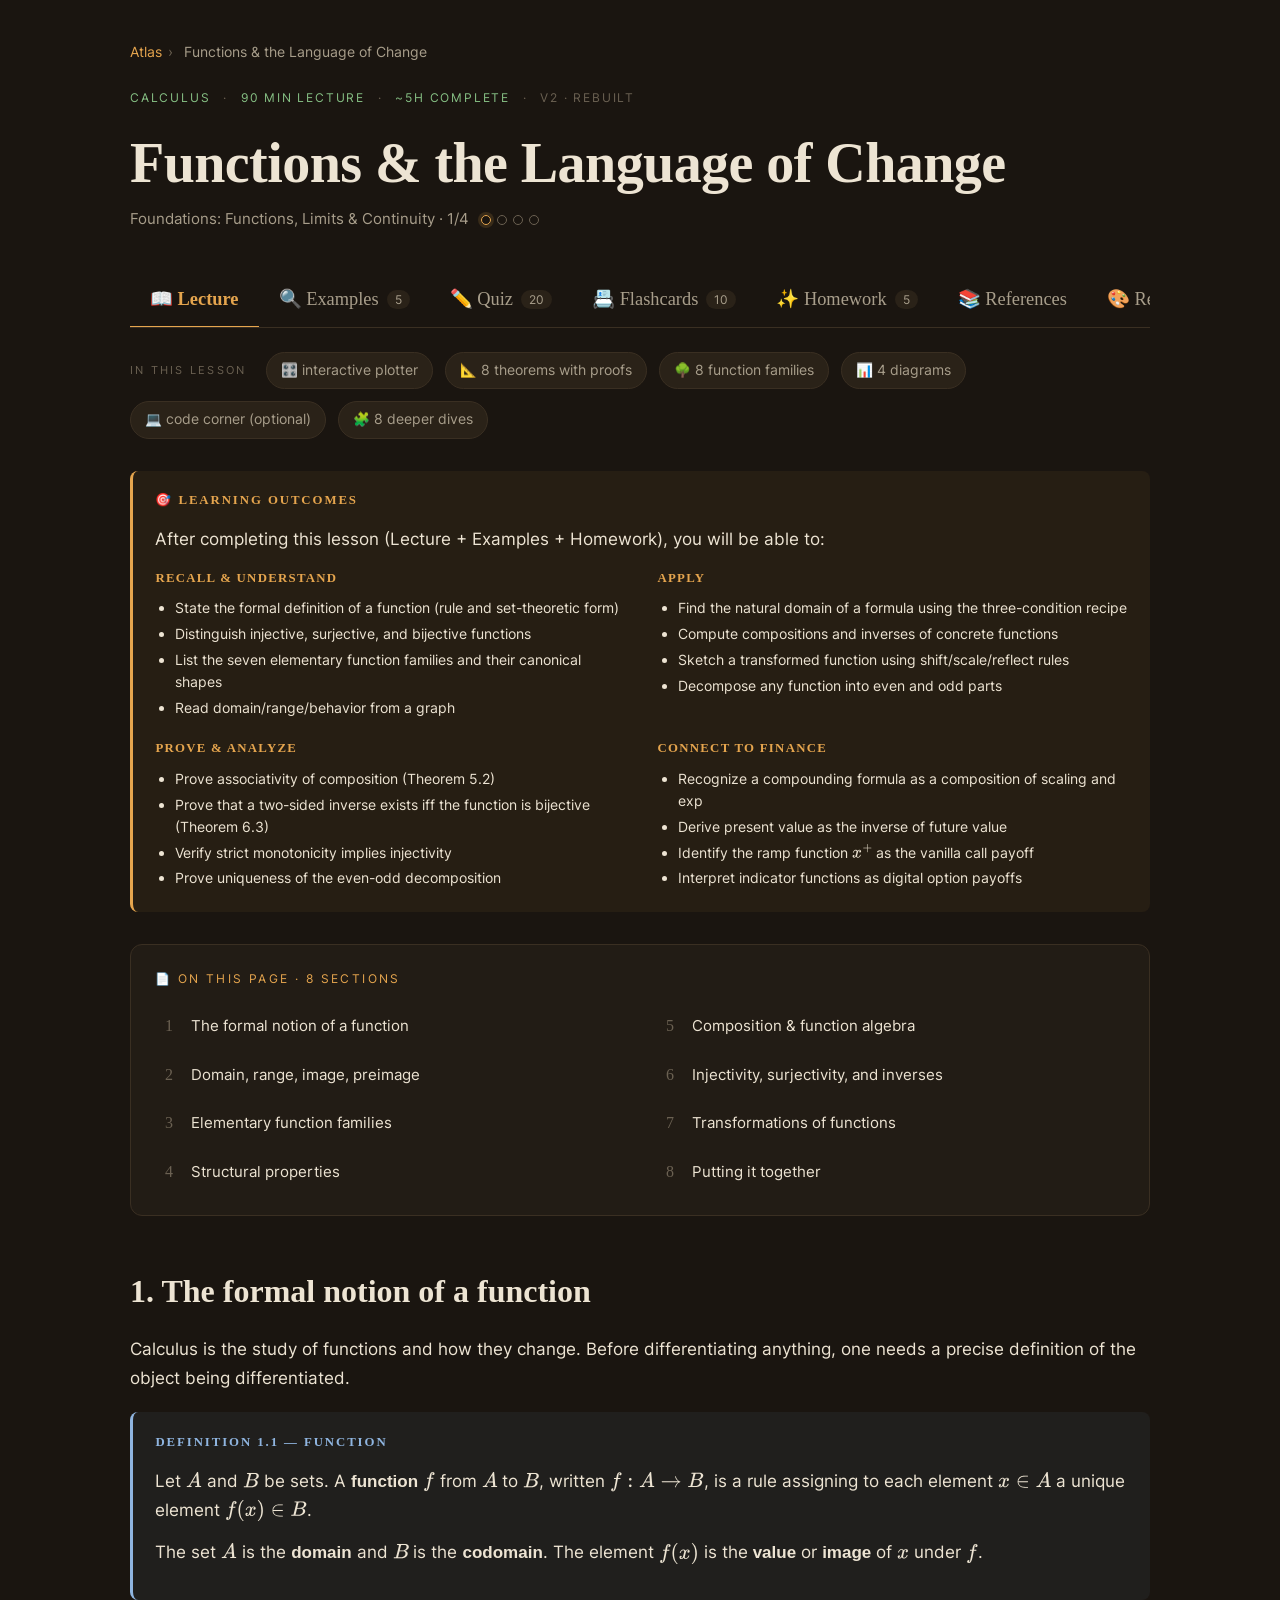
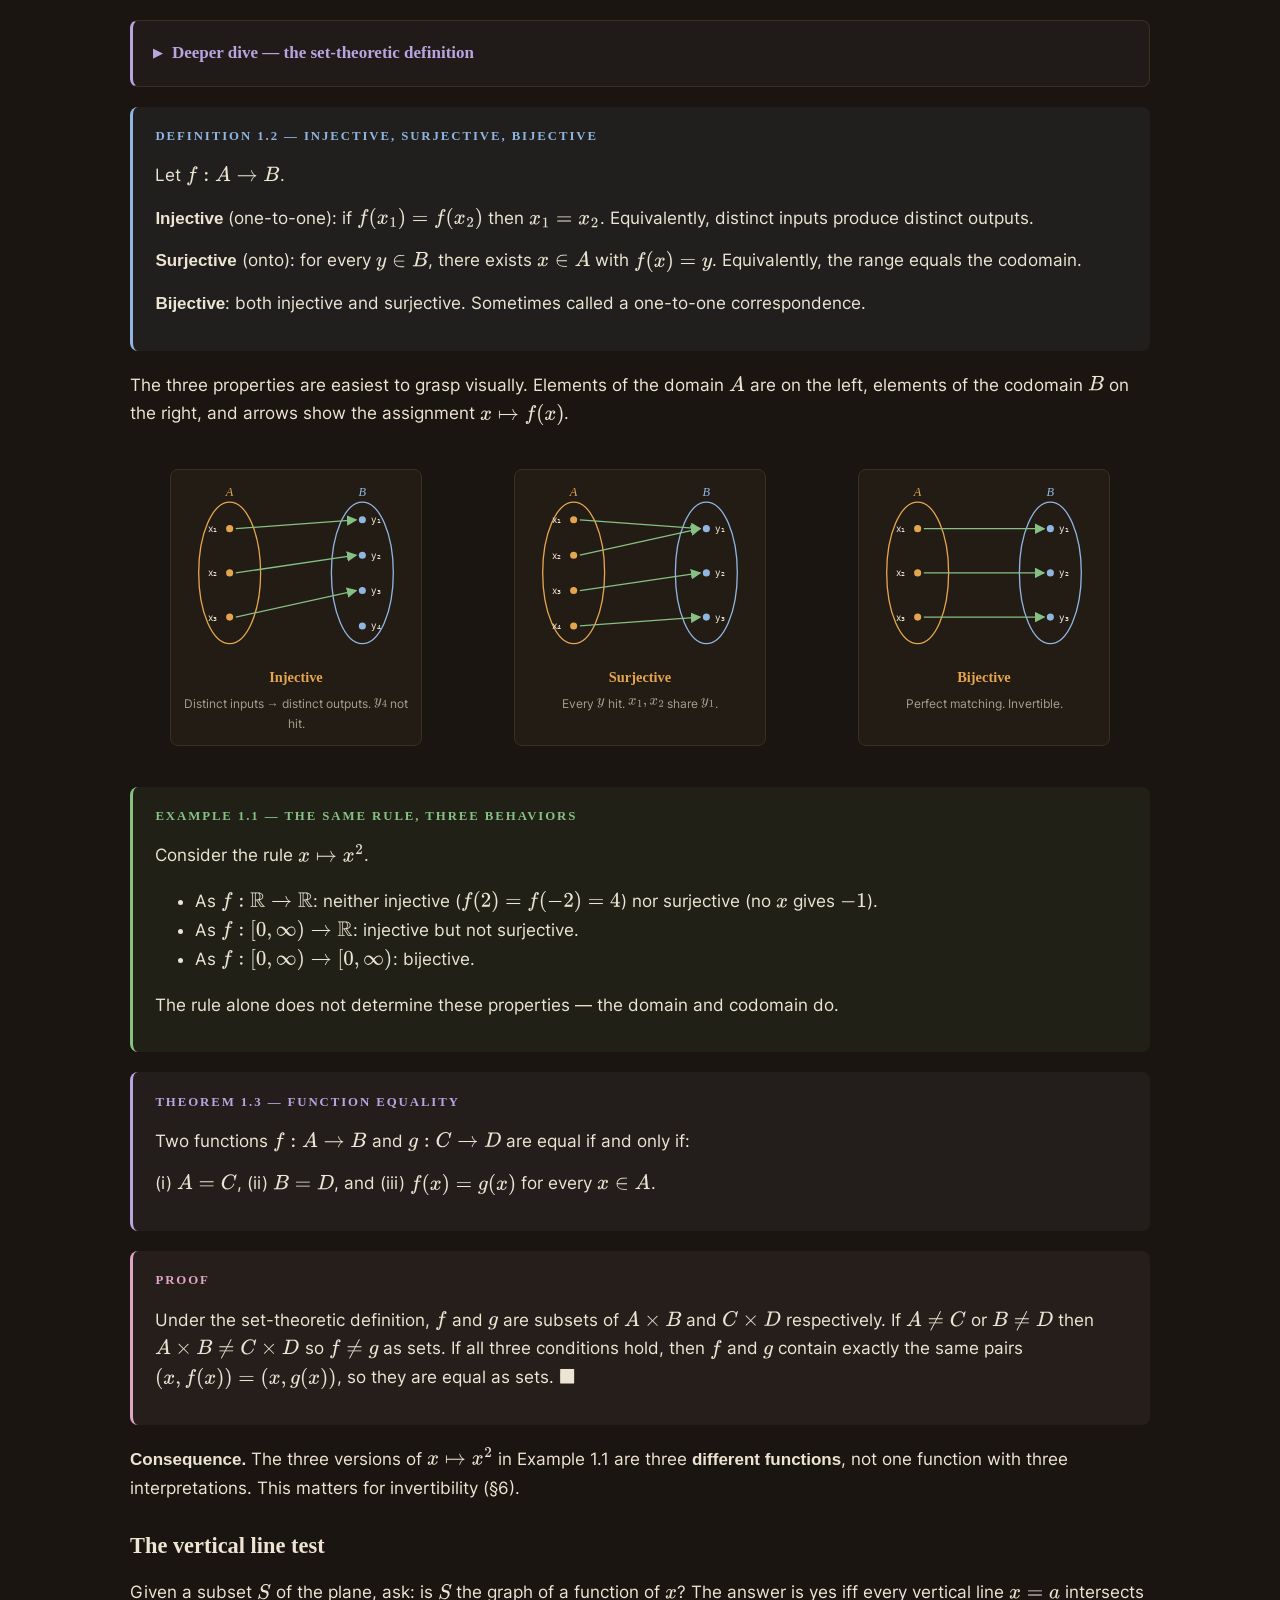
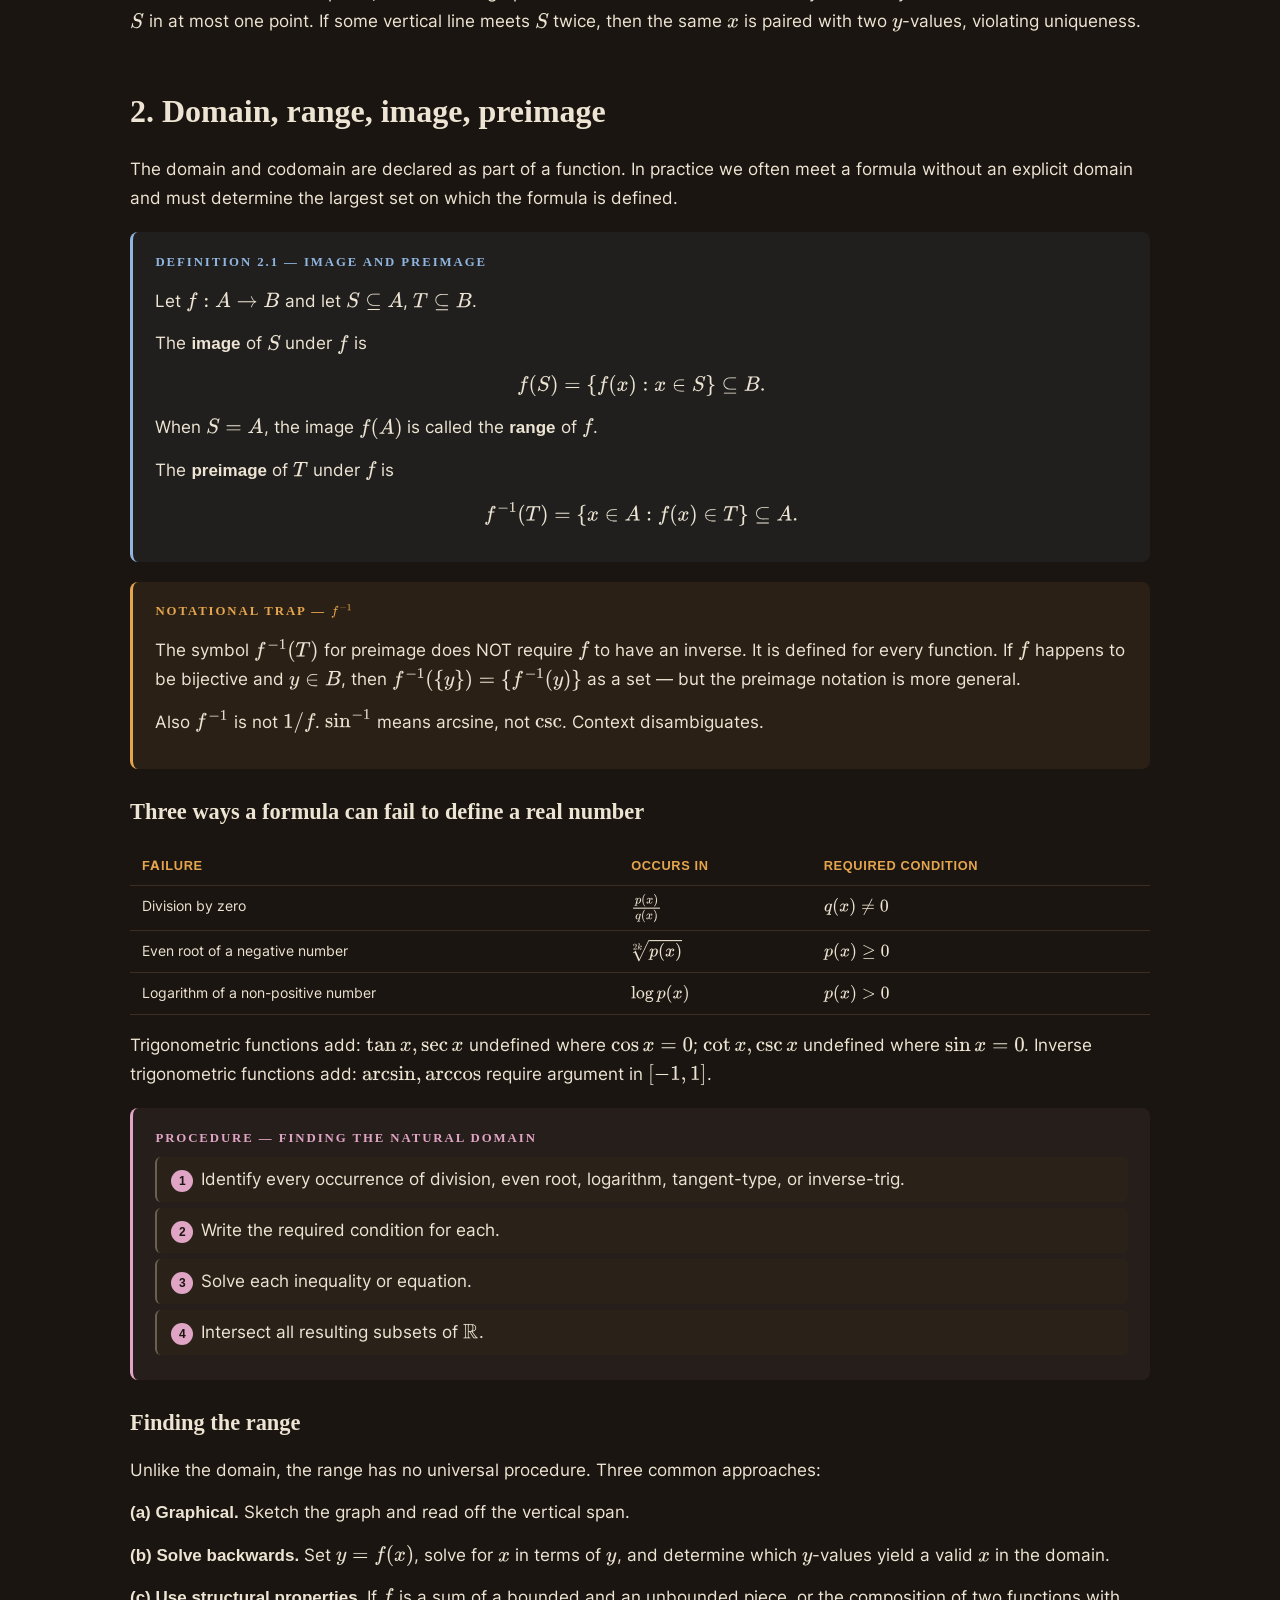
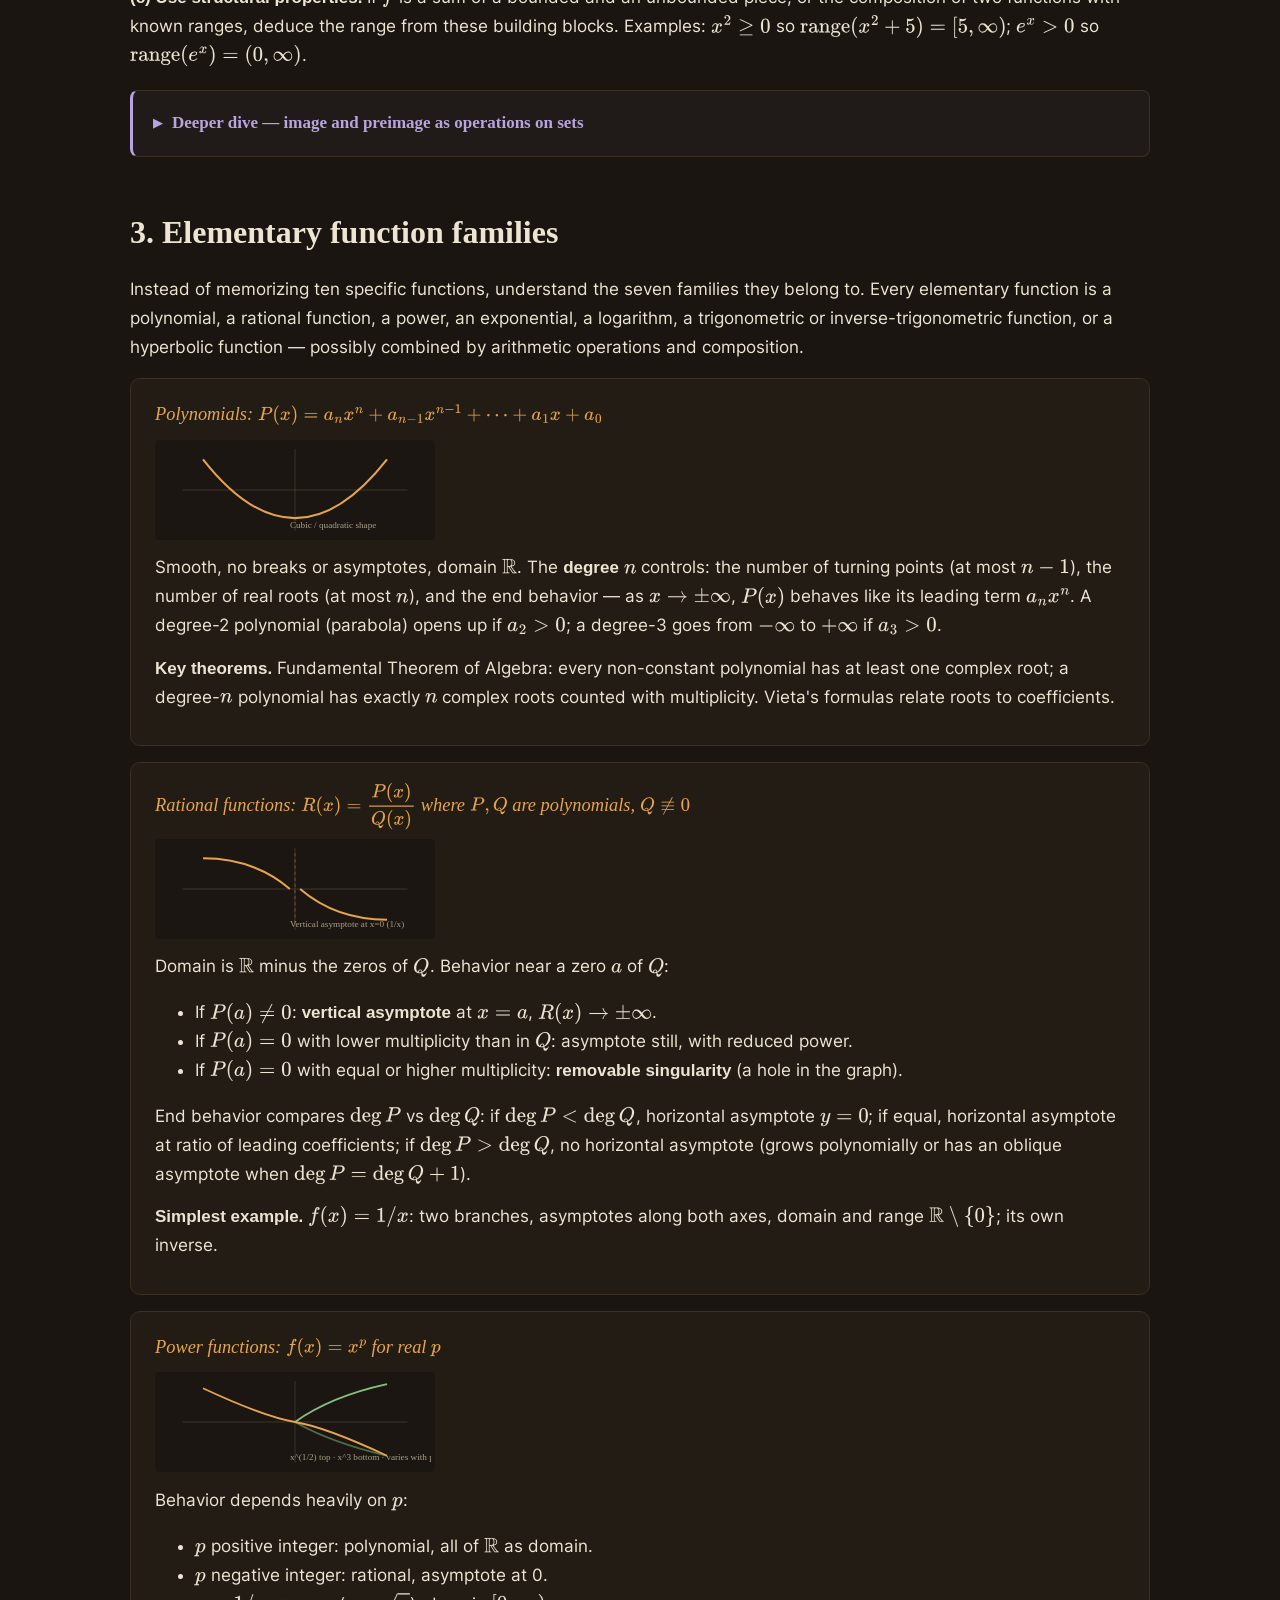
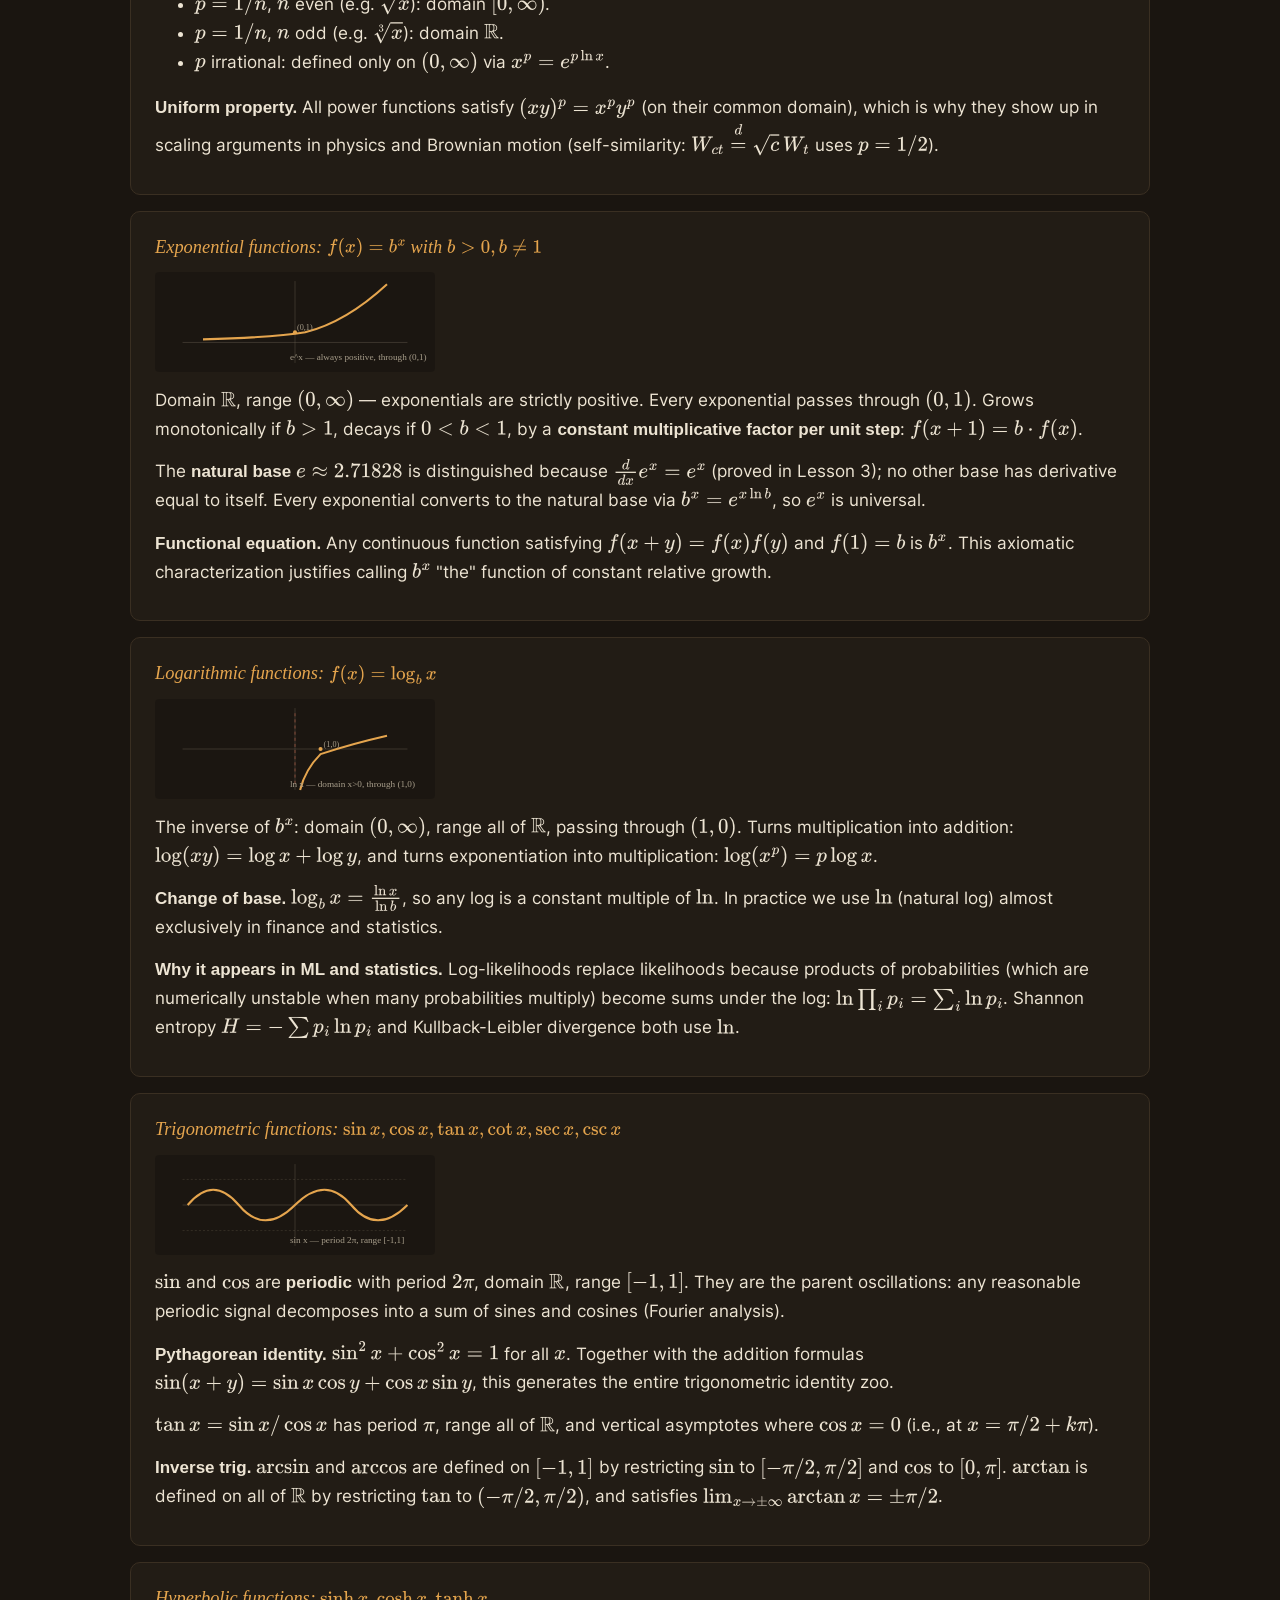
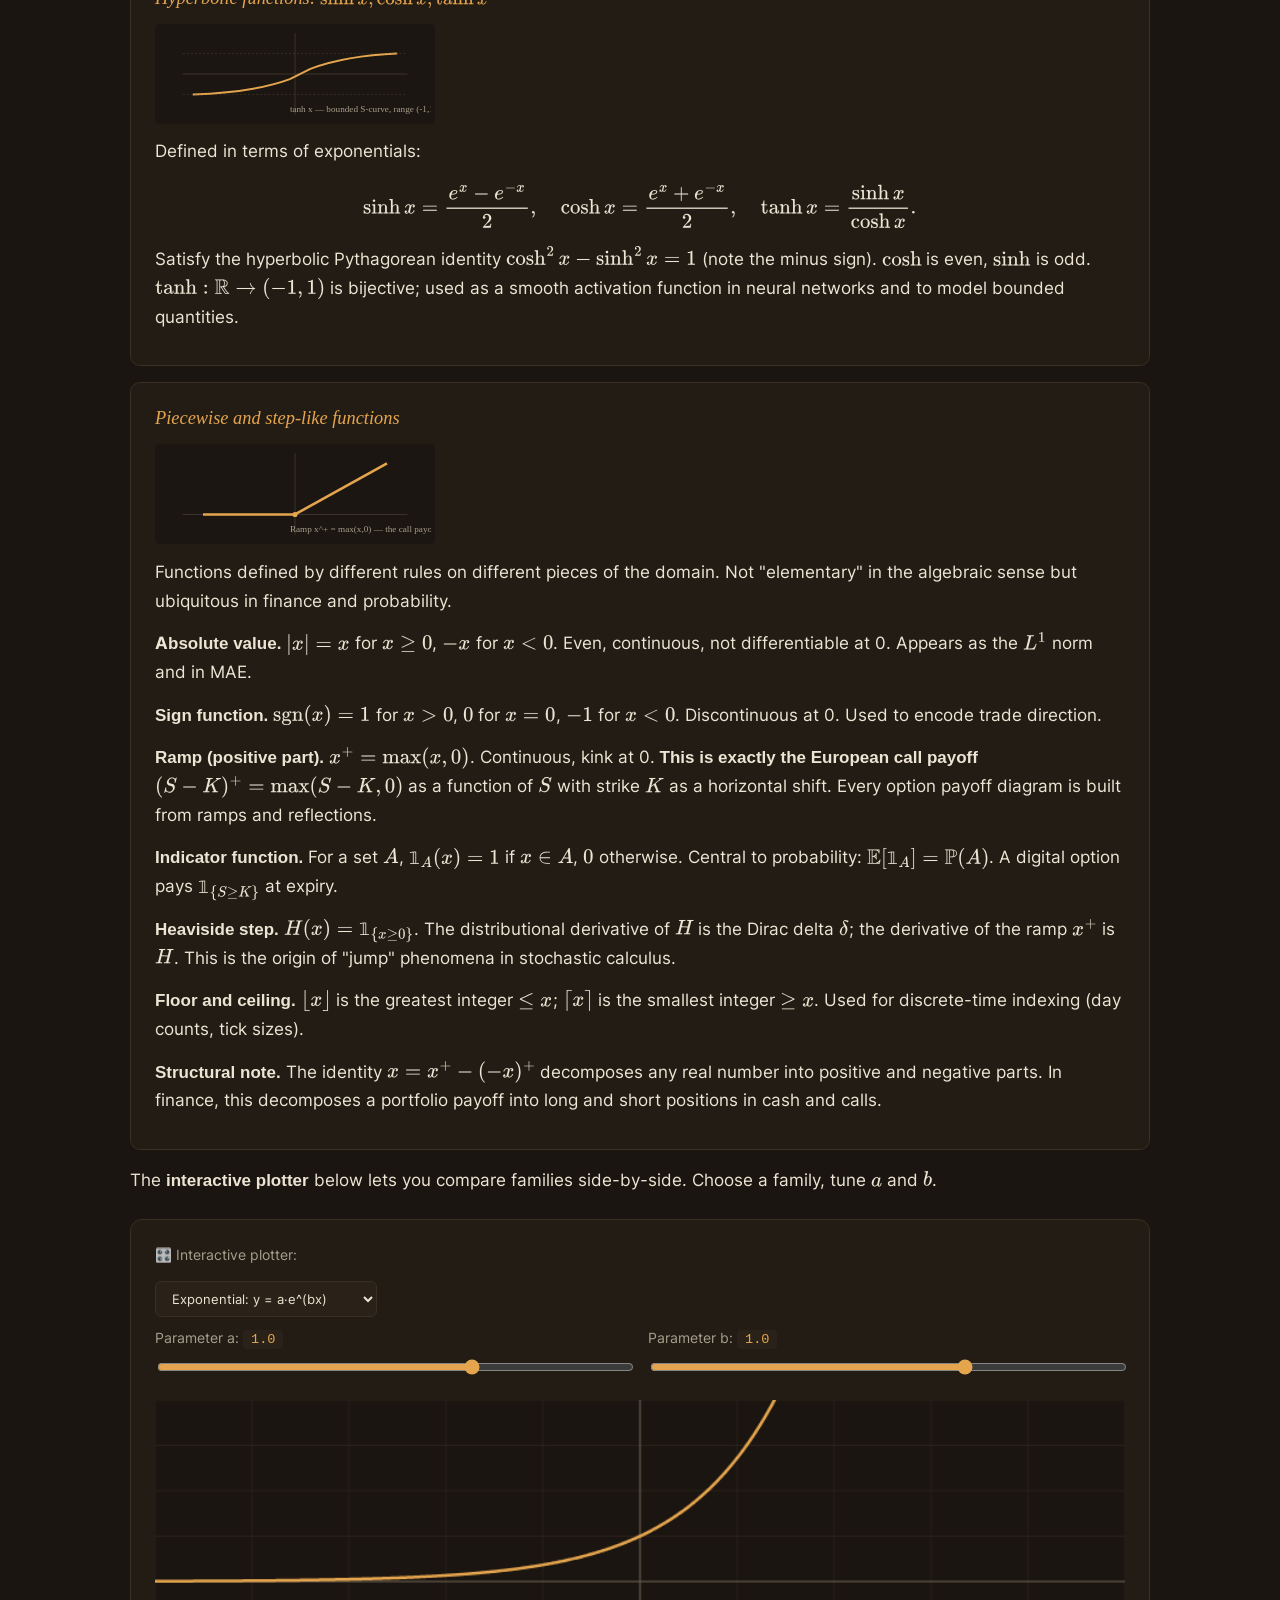
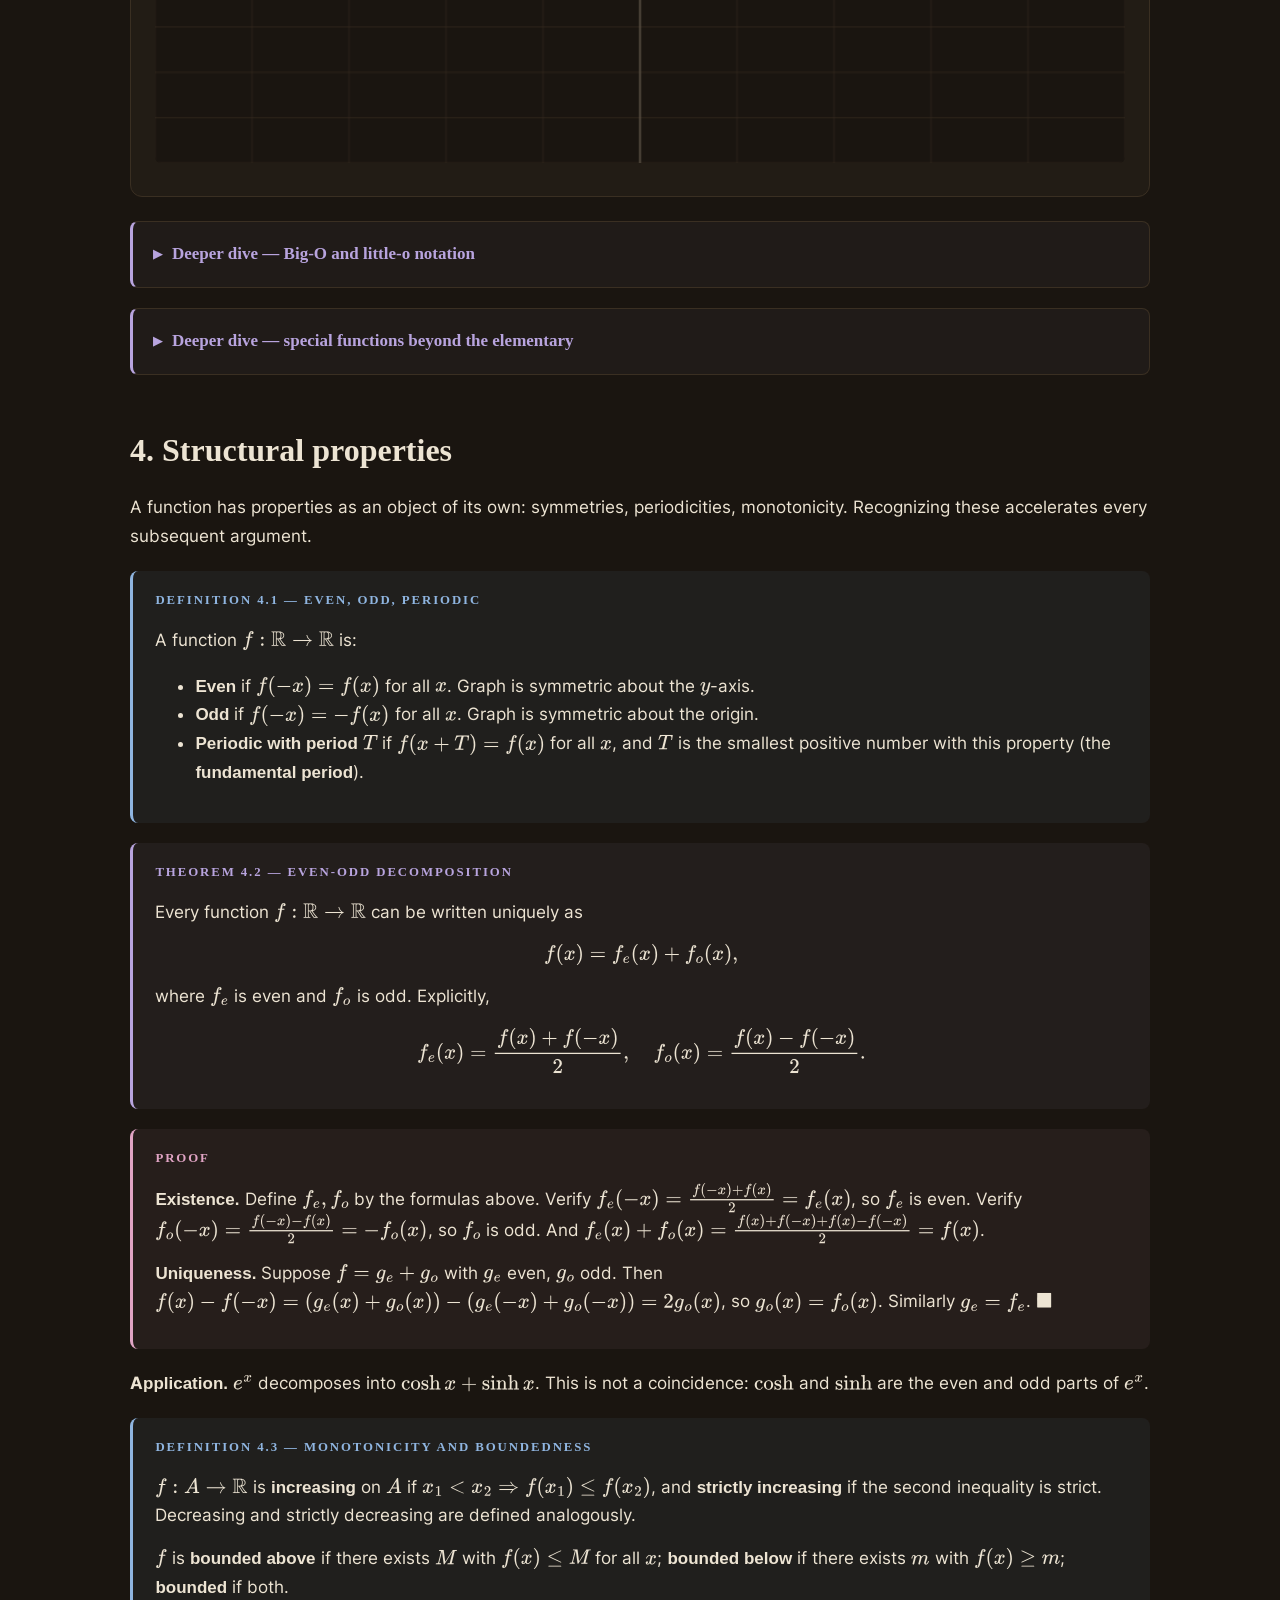
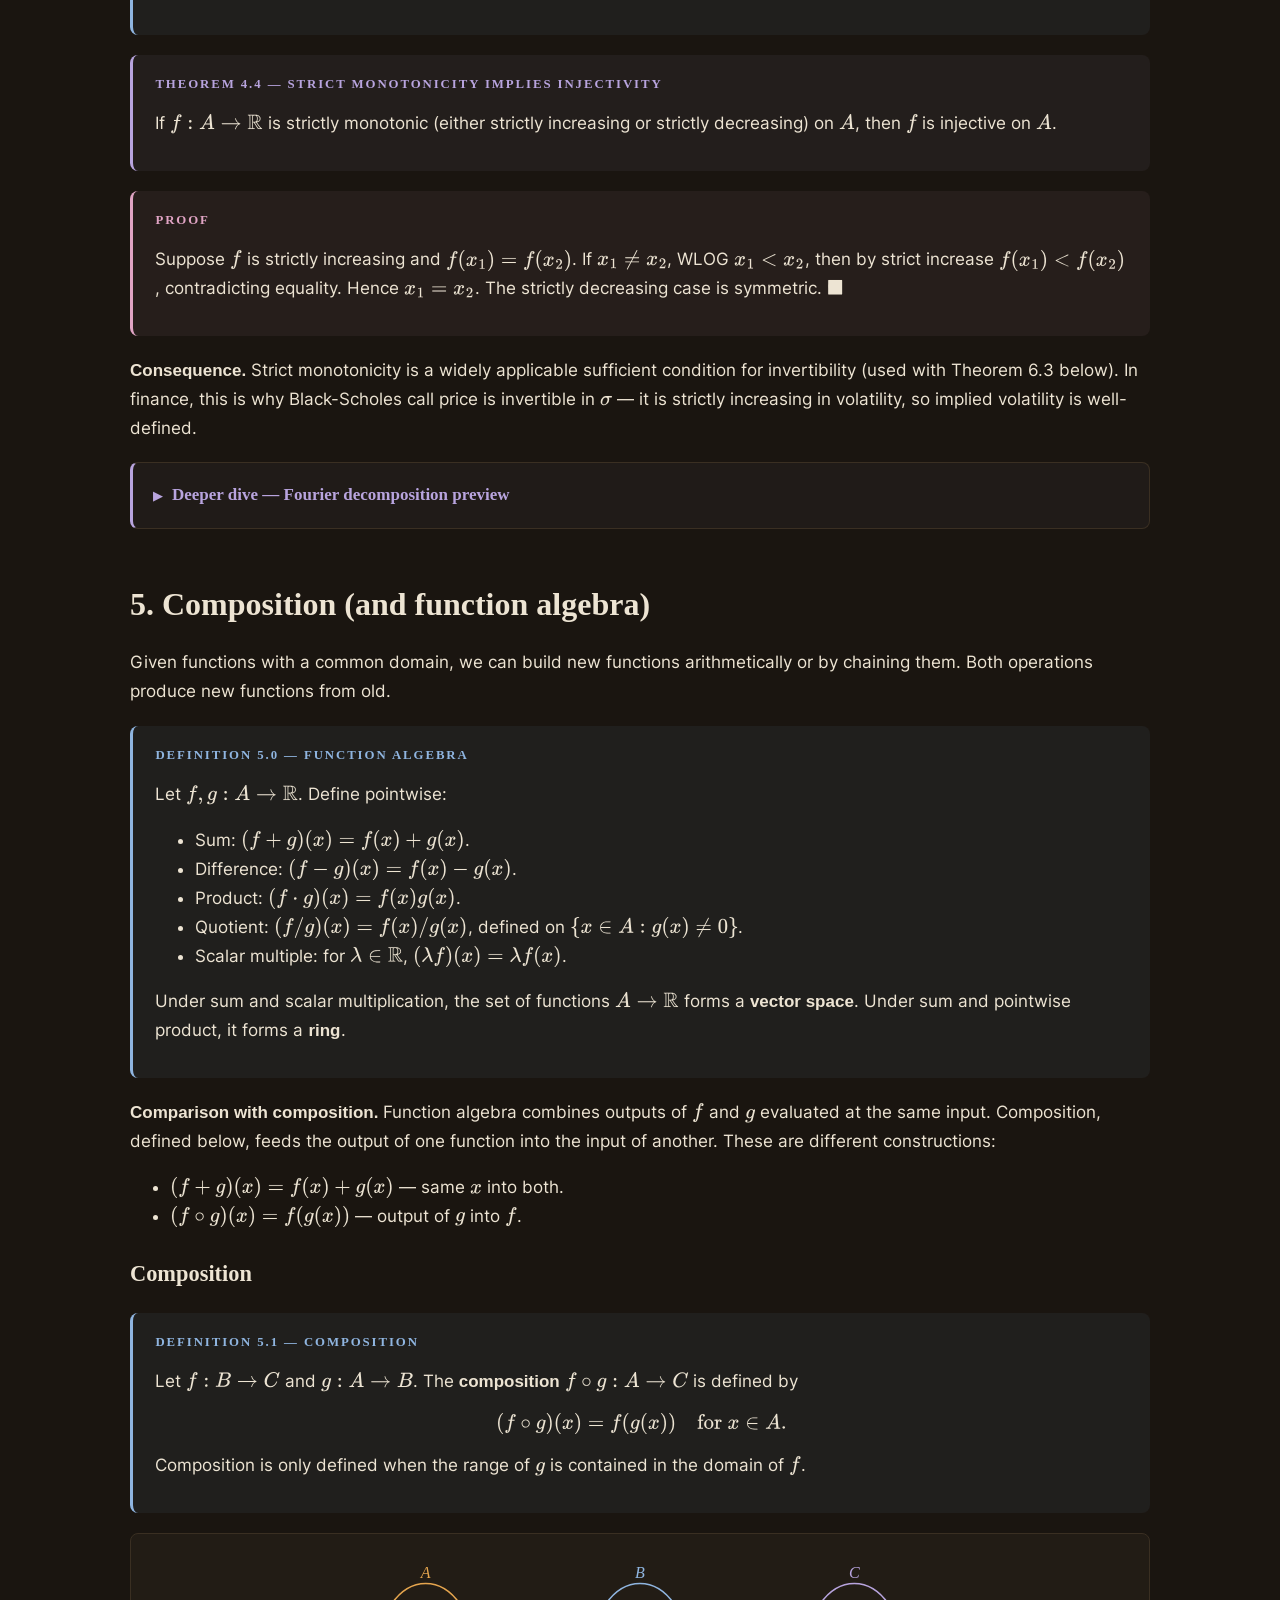
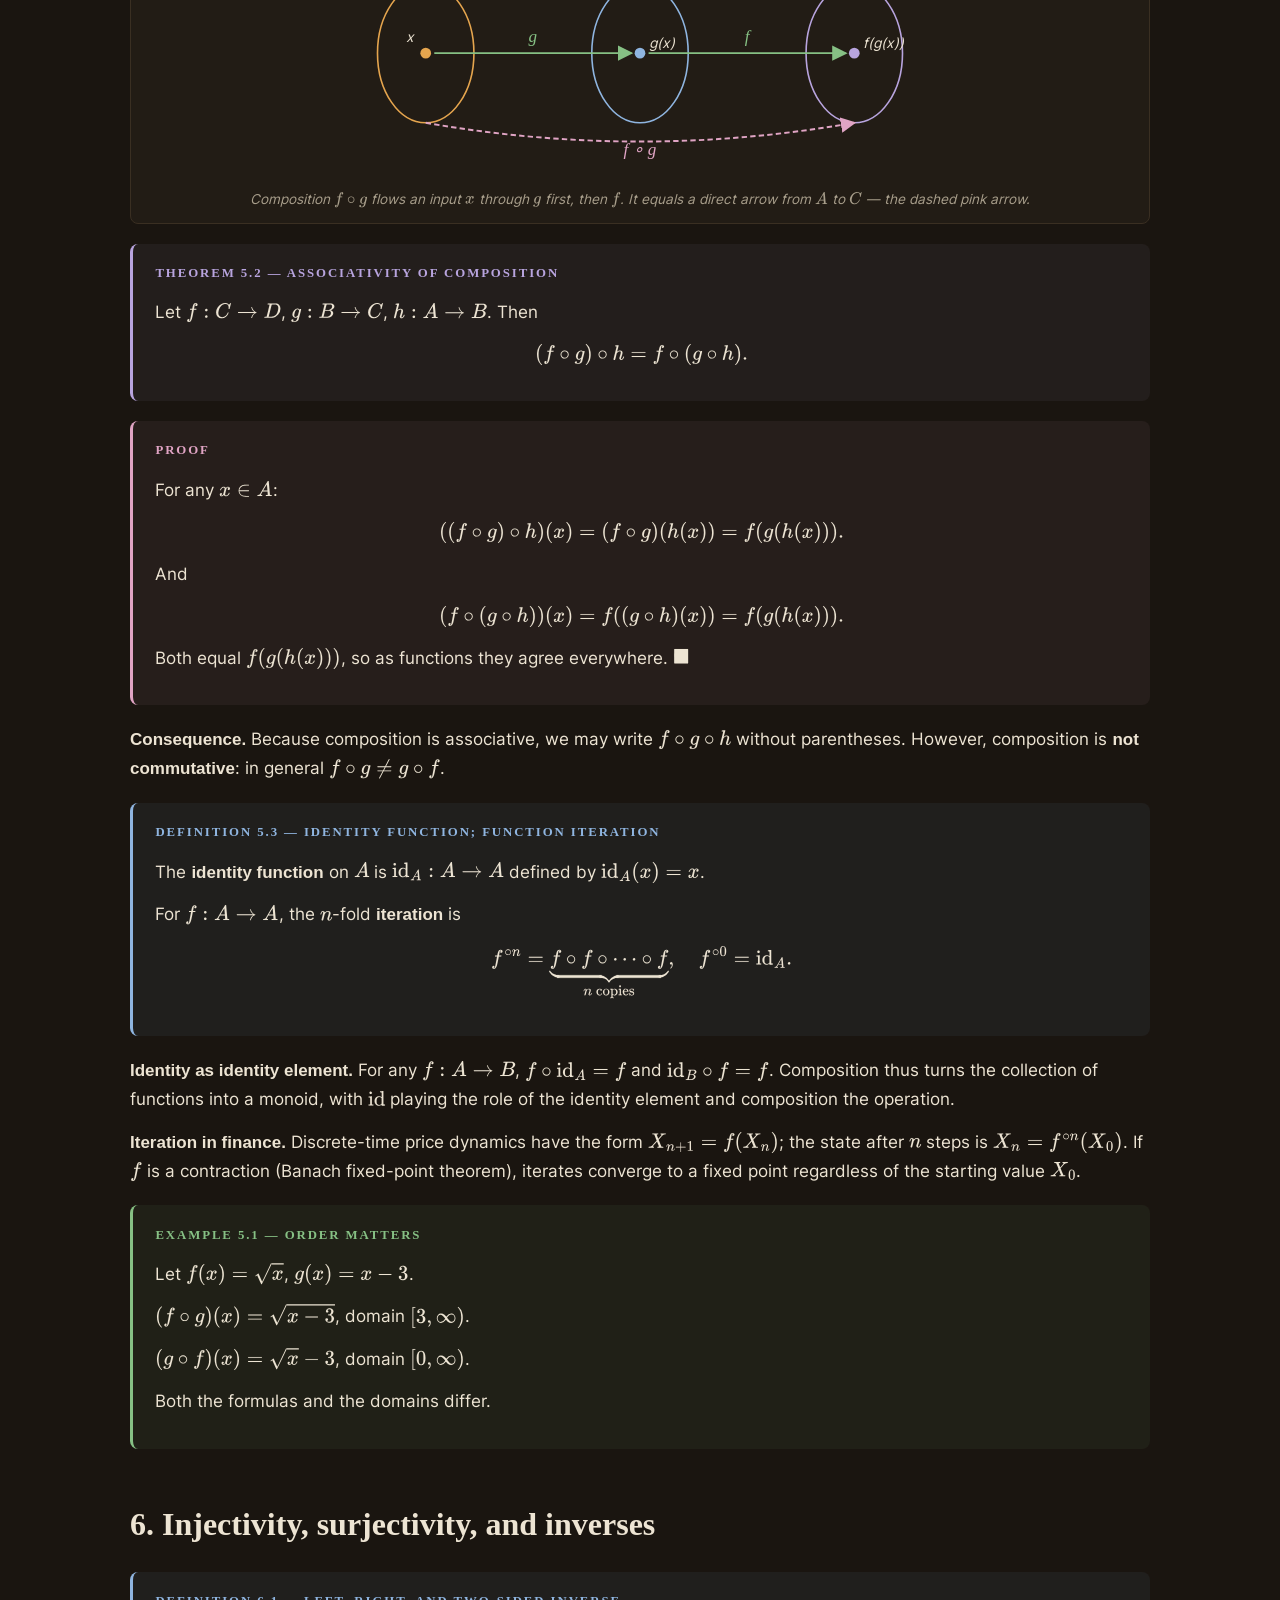
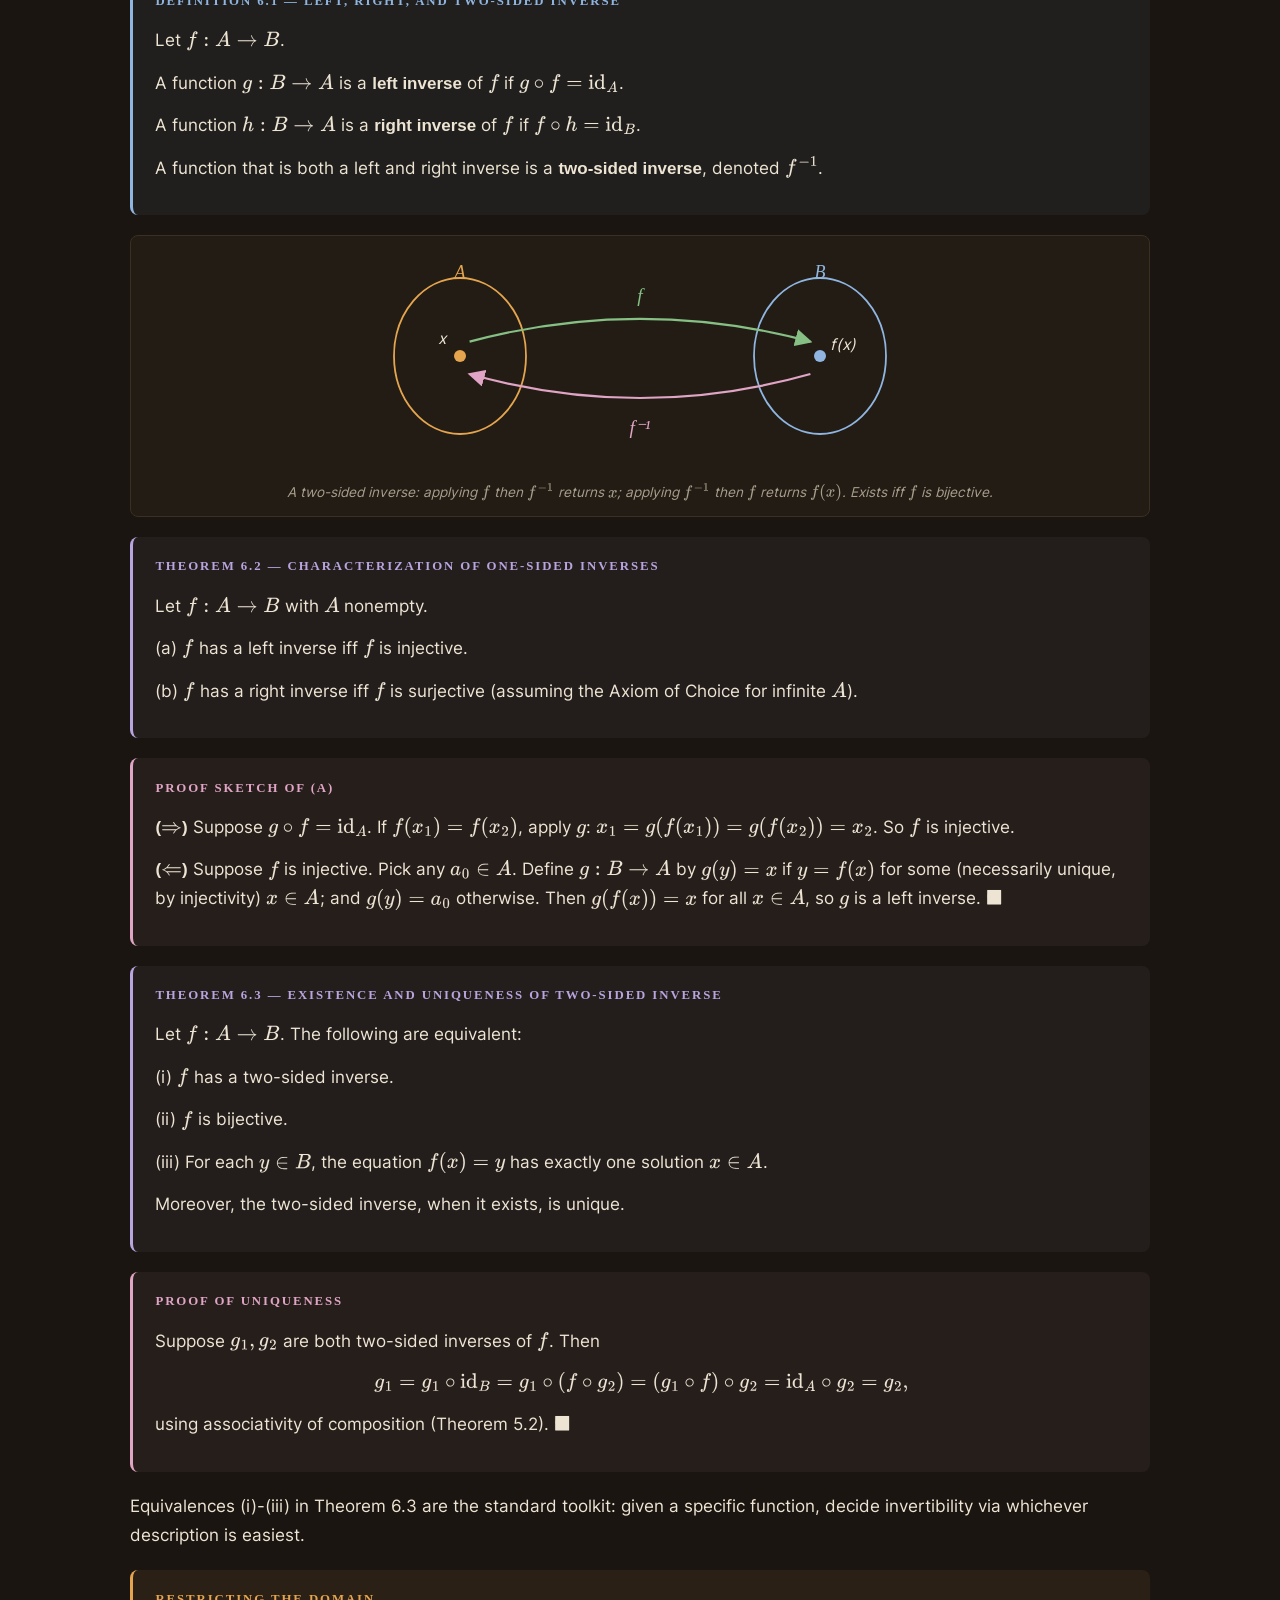
==== commit 2b69a3a9: "Build L0 Proof Techniques + atlas UI fixes" ====
--- a/lessons/functions.html
+++ b/lessons/functions.html
@@ -49,8 +49,10 @@
     --border: #3a2f22;
   }
   * { box-sizing: border-box; }
-  body { font-family: 'Inter', -apple-system, sans-serif; background: var(--bg); color: var(--text); margin: 0; line-height: 1.7; }
-  .container { max-width: 900px; margin: 0 auto; padding: 2.5rem 2rem; }
+  body { font-family: 'Inter', -apple-system, sans-serif; background: var(--bg); color: var(--text); margin: 0; line-height: 1.7; font-size: 17px; }
+  .container { max-width: 1100px; margin: 0 auto; padding: 2.5rem 2.5rem; }
+  @media (max-width: 1200px) { .container { padding: 2rem 1.5rem; } }
+  @media (max-width: 640px) { .container { padding: 1.25rem 1rem; } body { font-size: 16px; } }
   a { color: var(--accent); text-decoration: none; }
   a:hover { text-decoration: underline; }
   .breadcrumb { font-size: 0.9rem; color: var(--accent); margin-bottom: 1.5rem; }
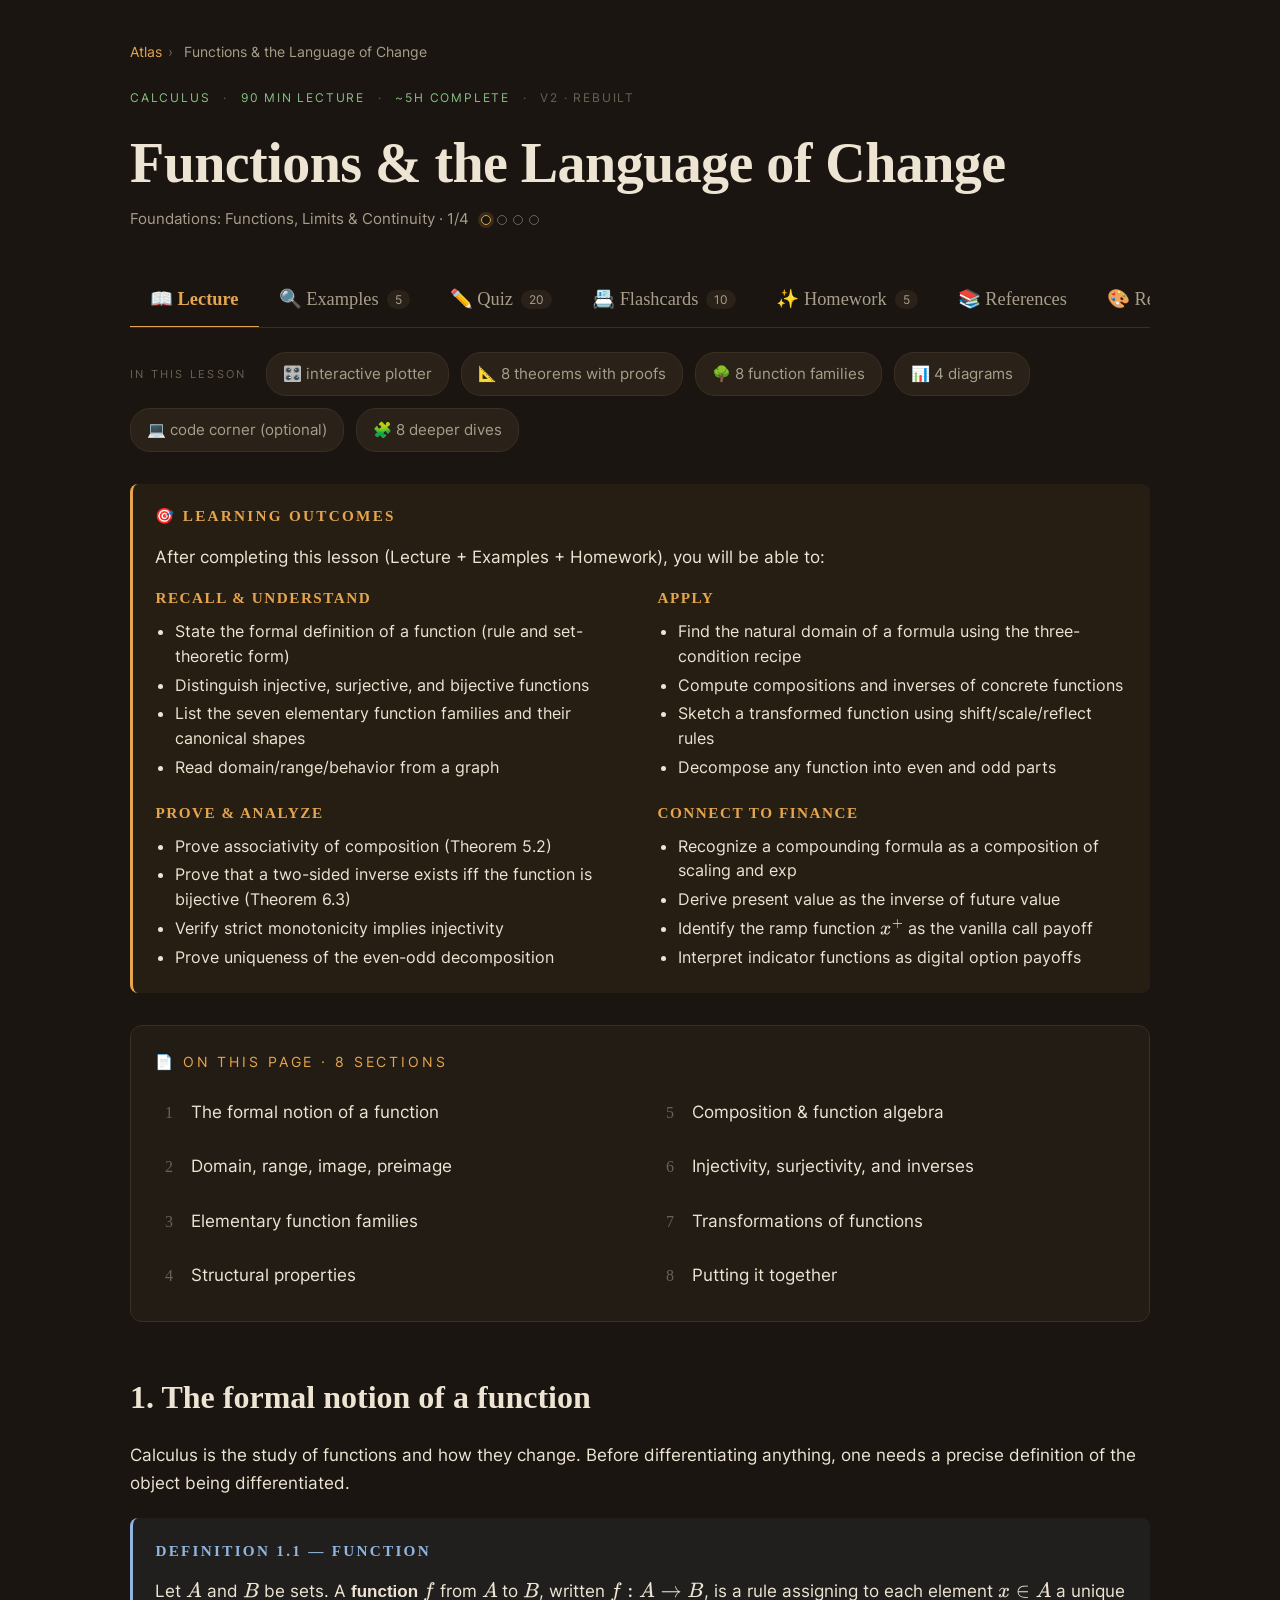
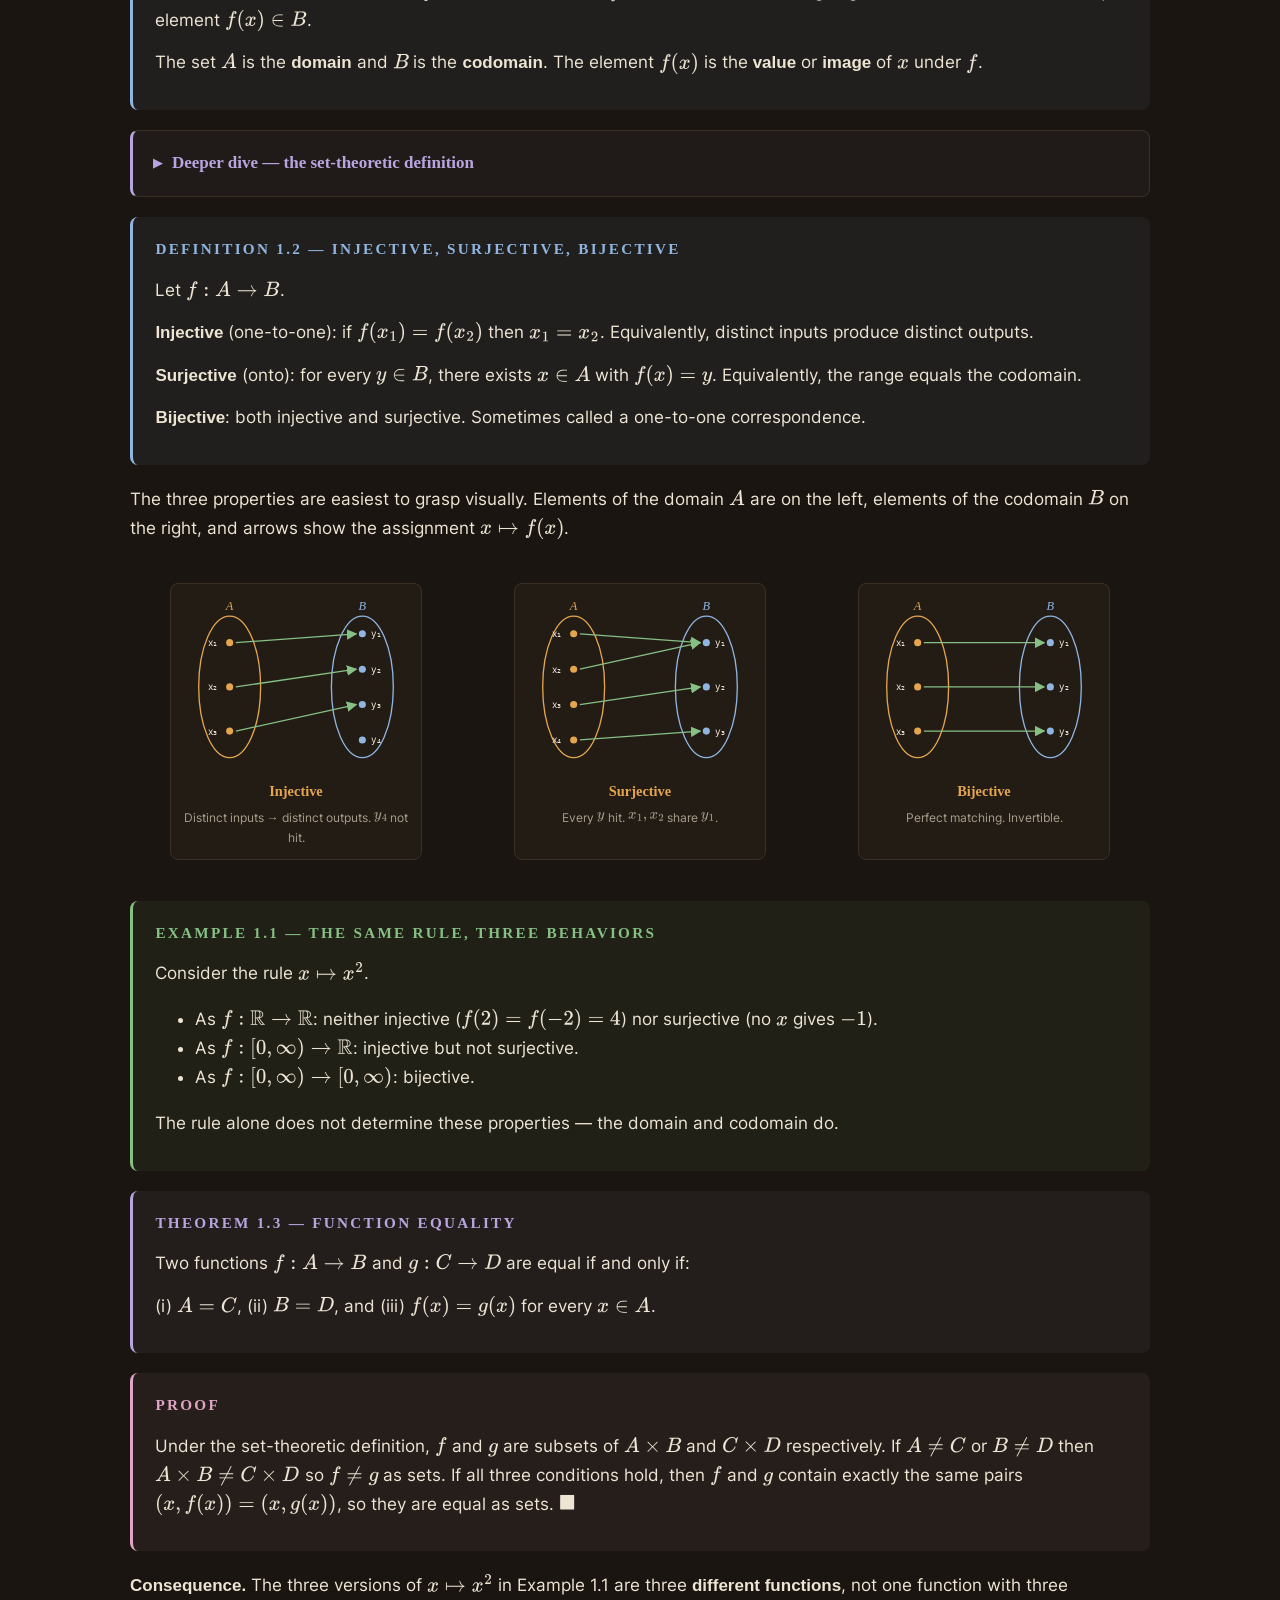
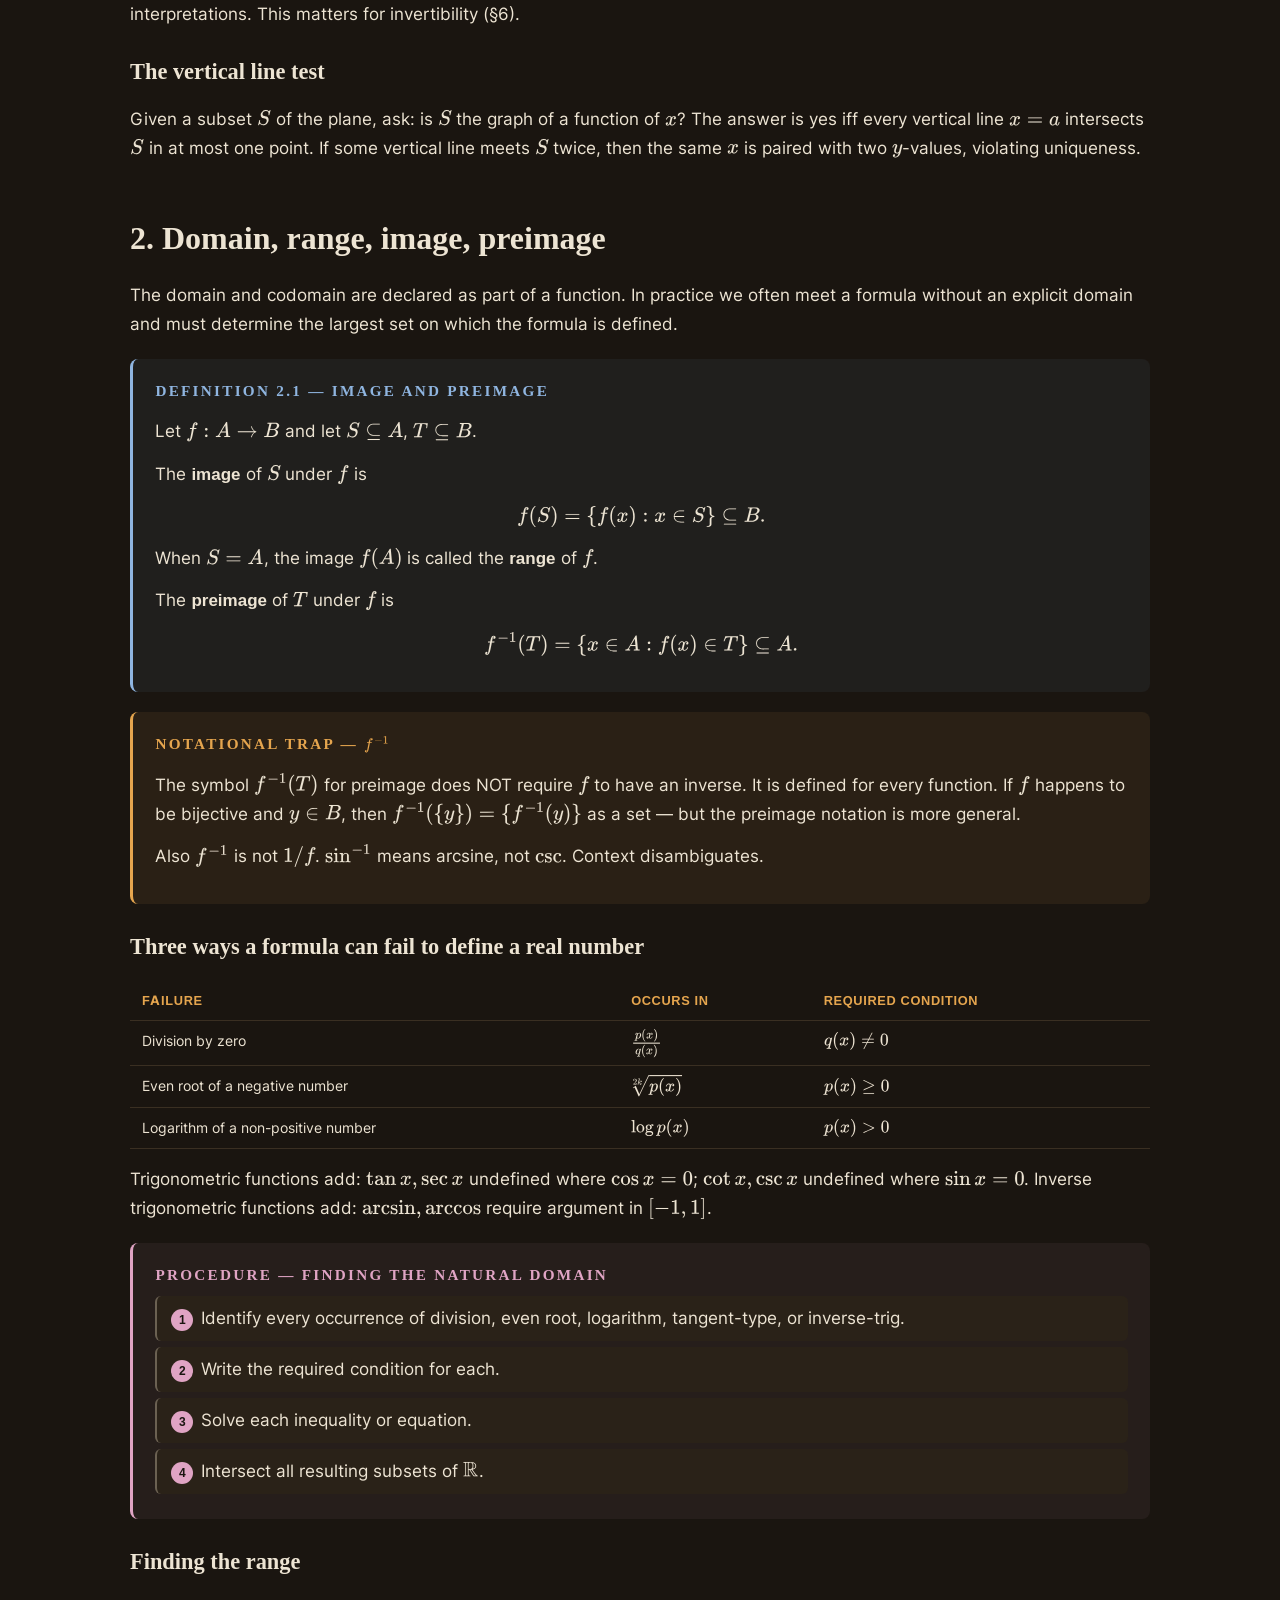
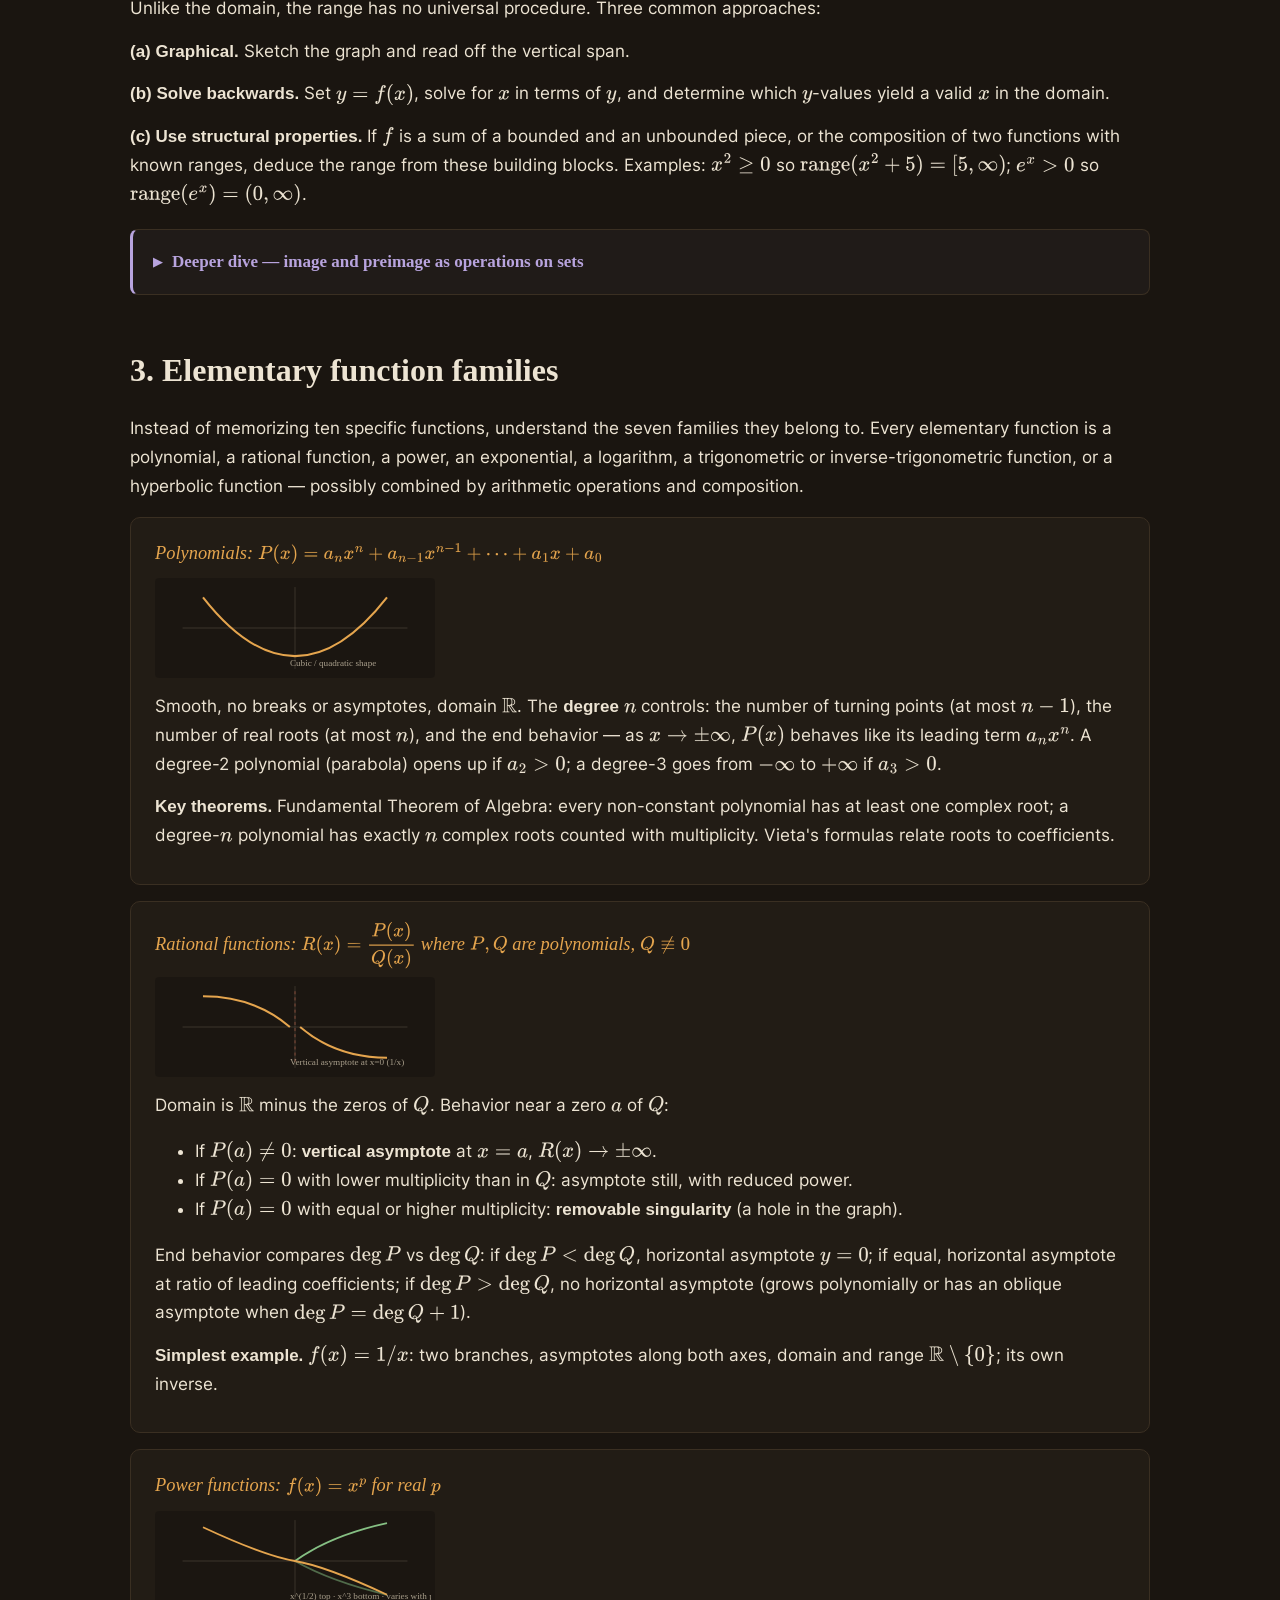
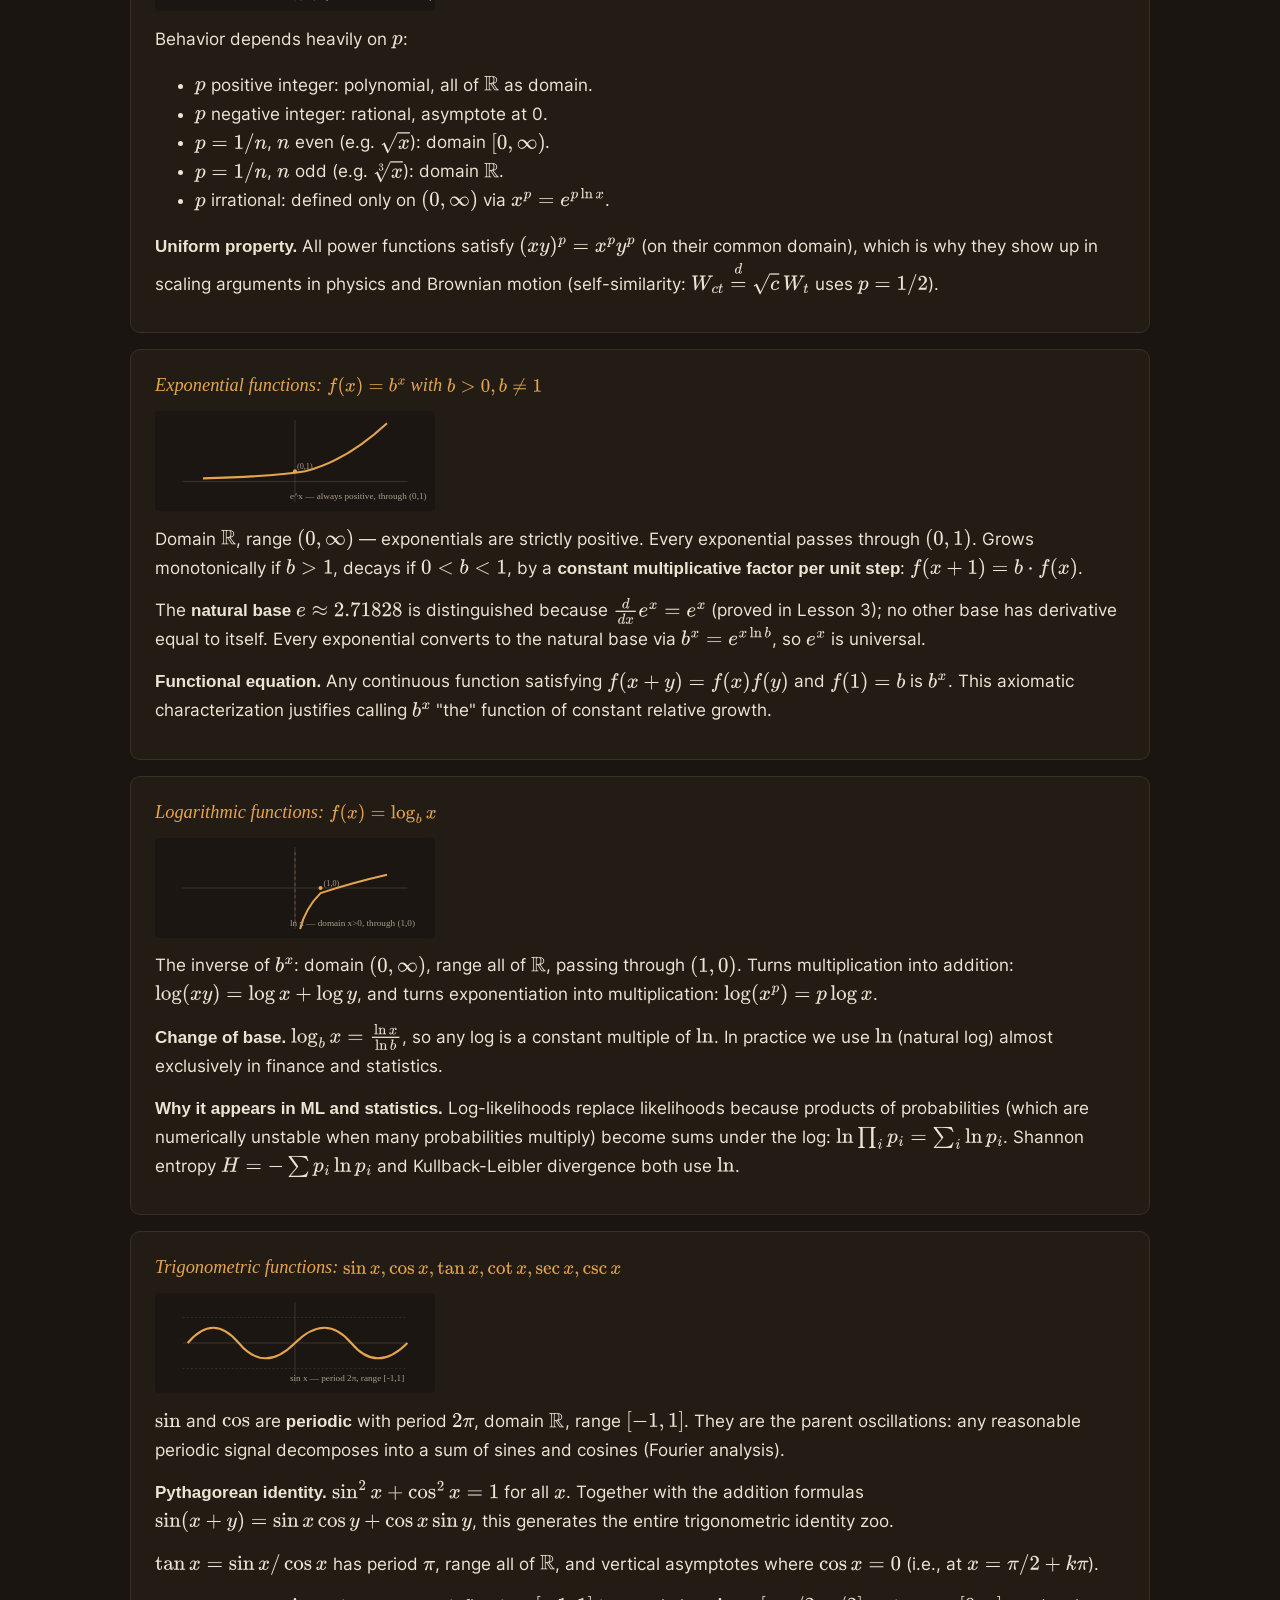
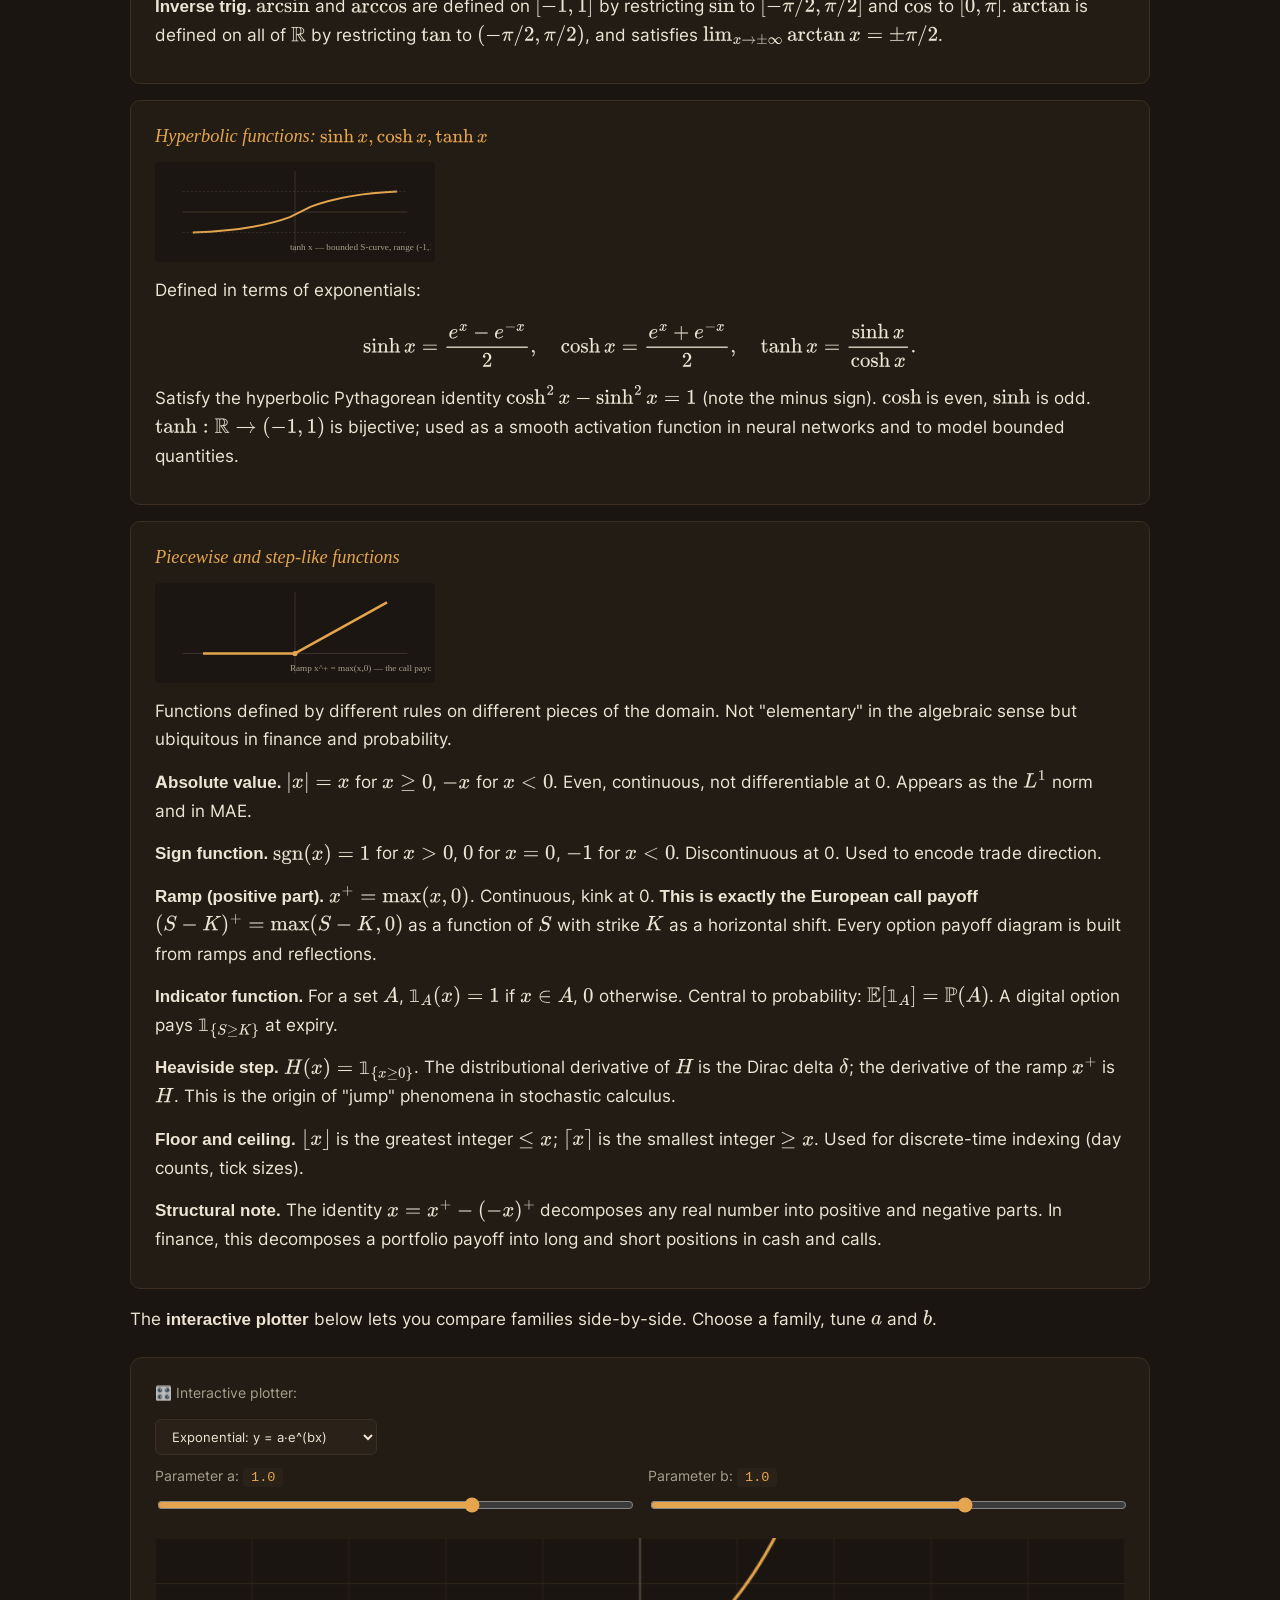
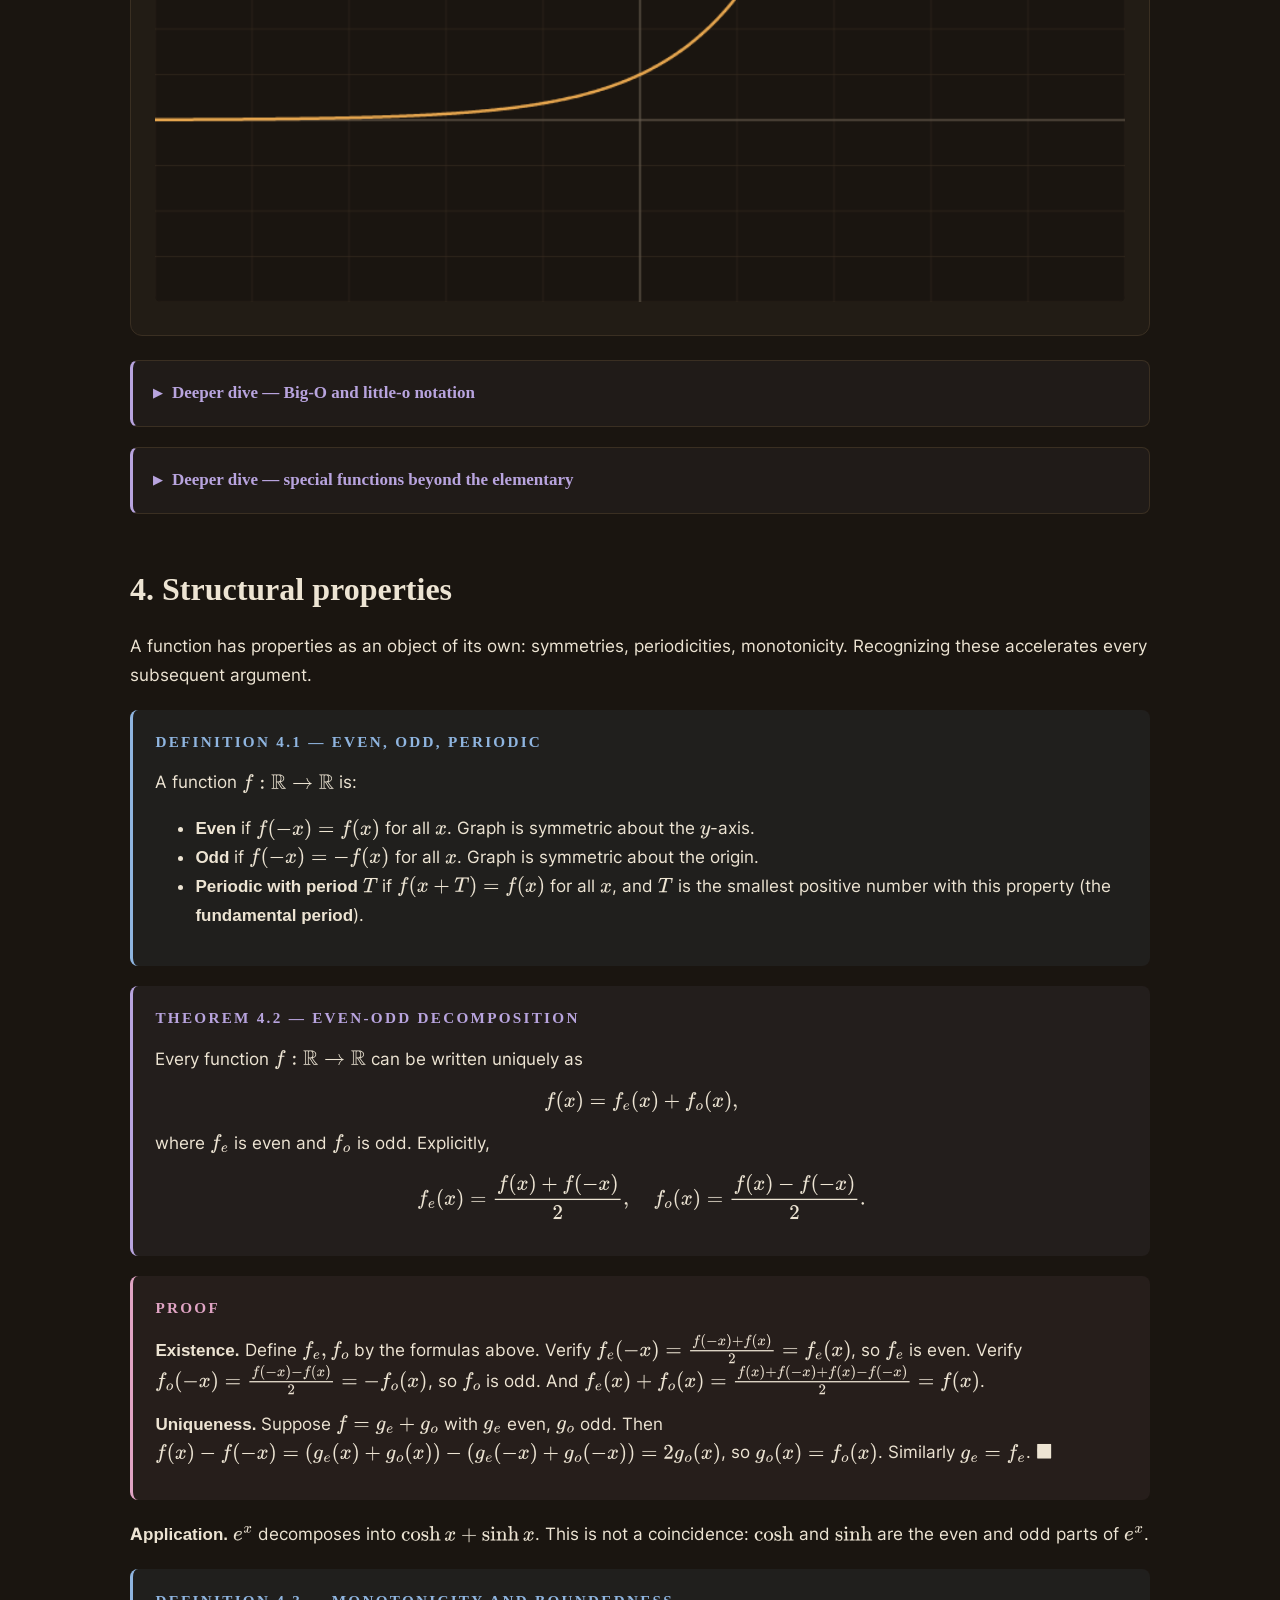
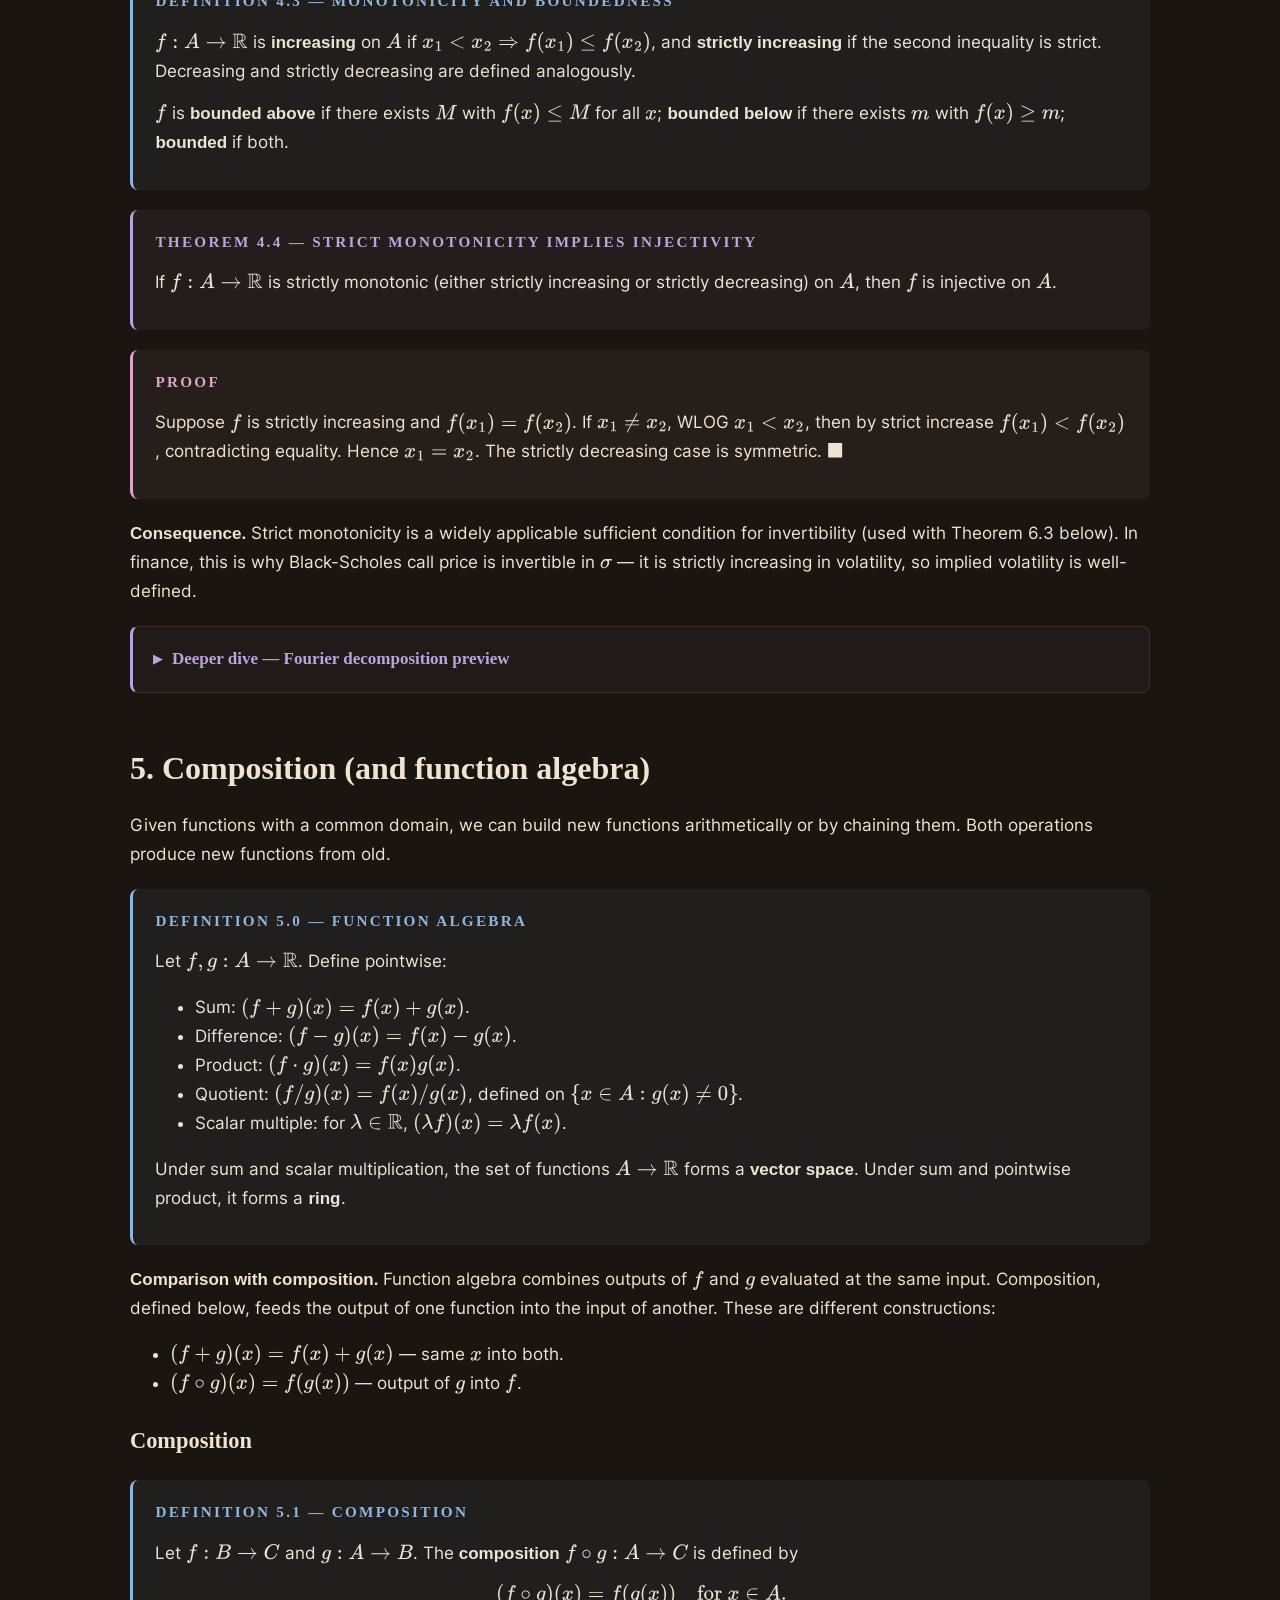
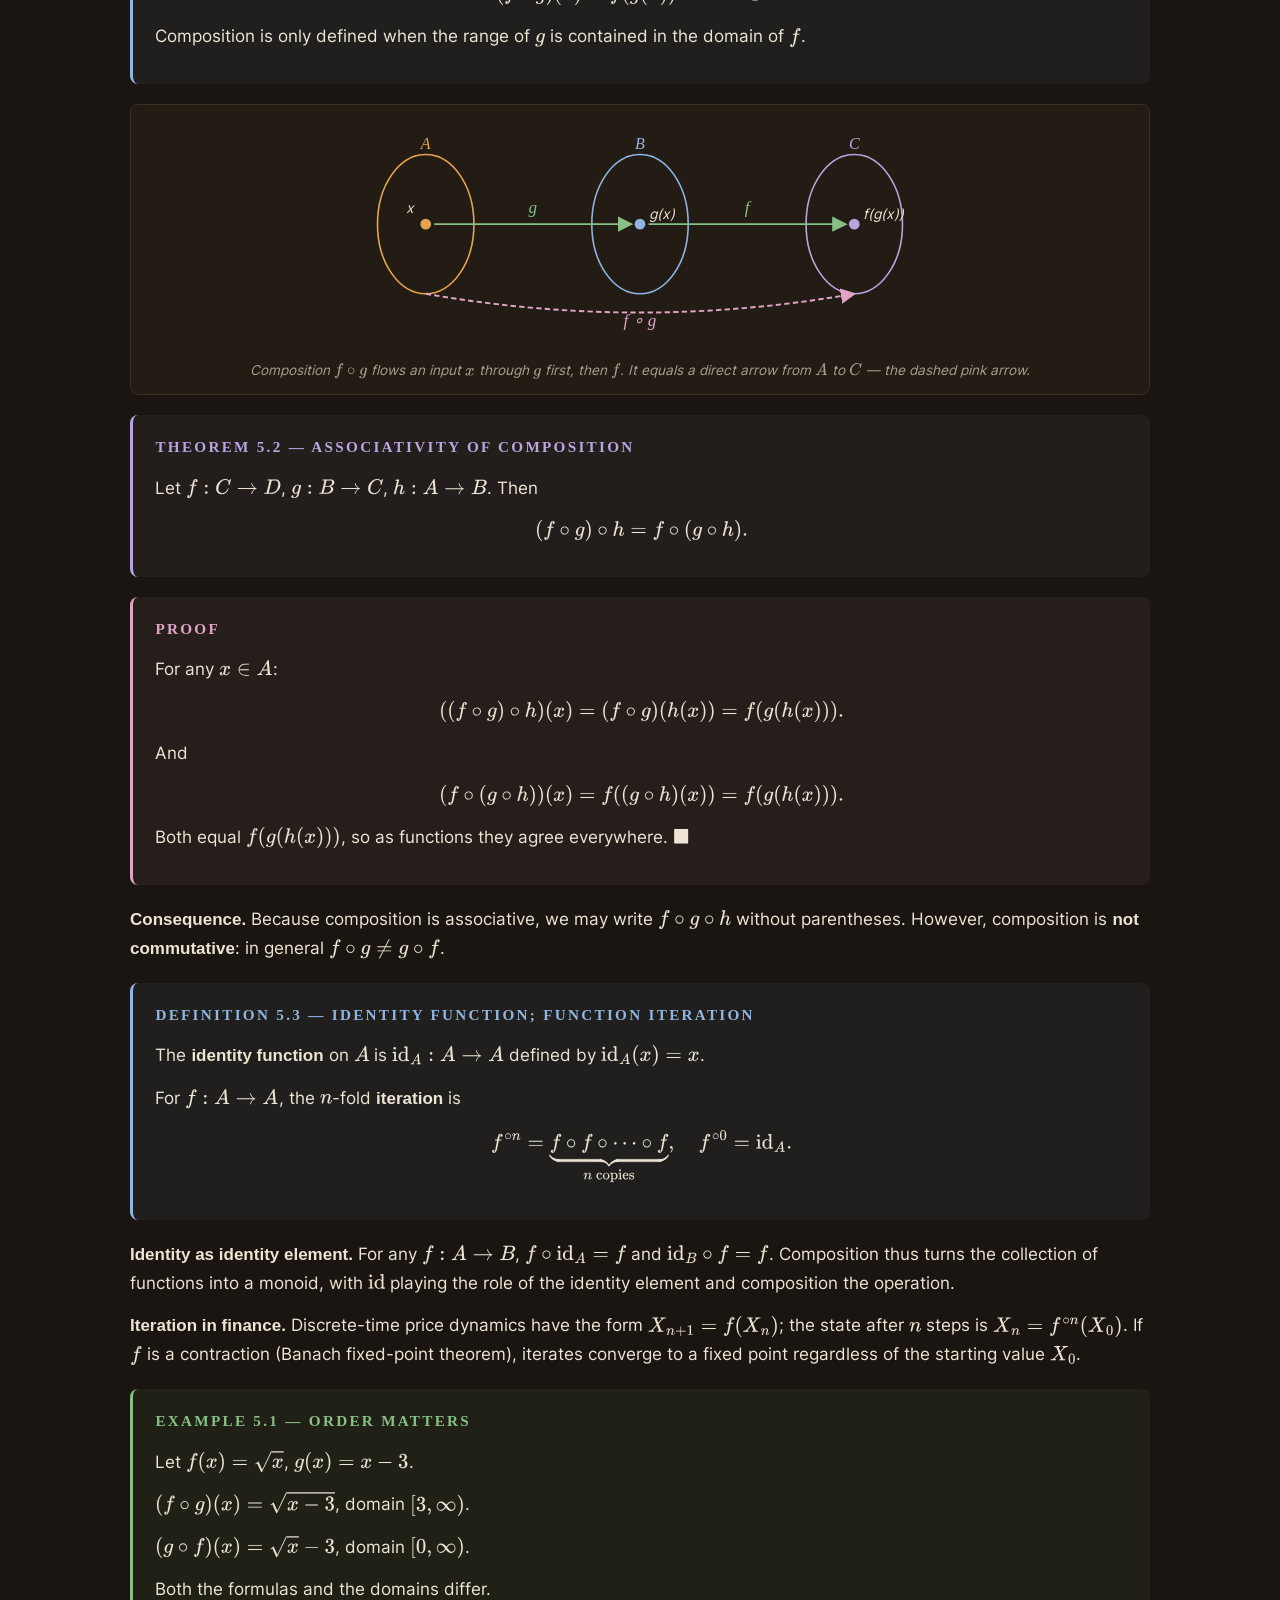
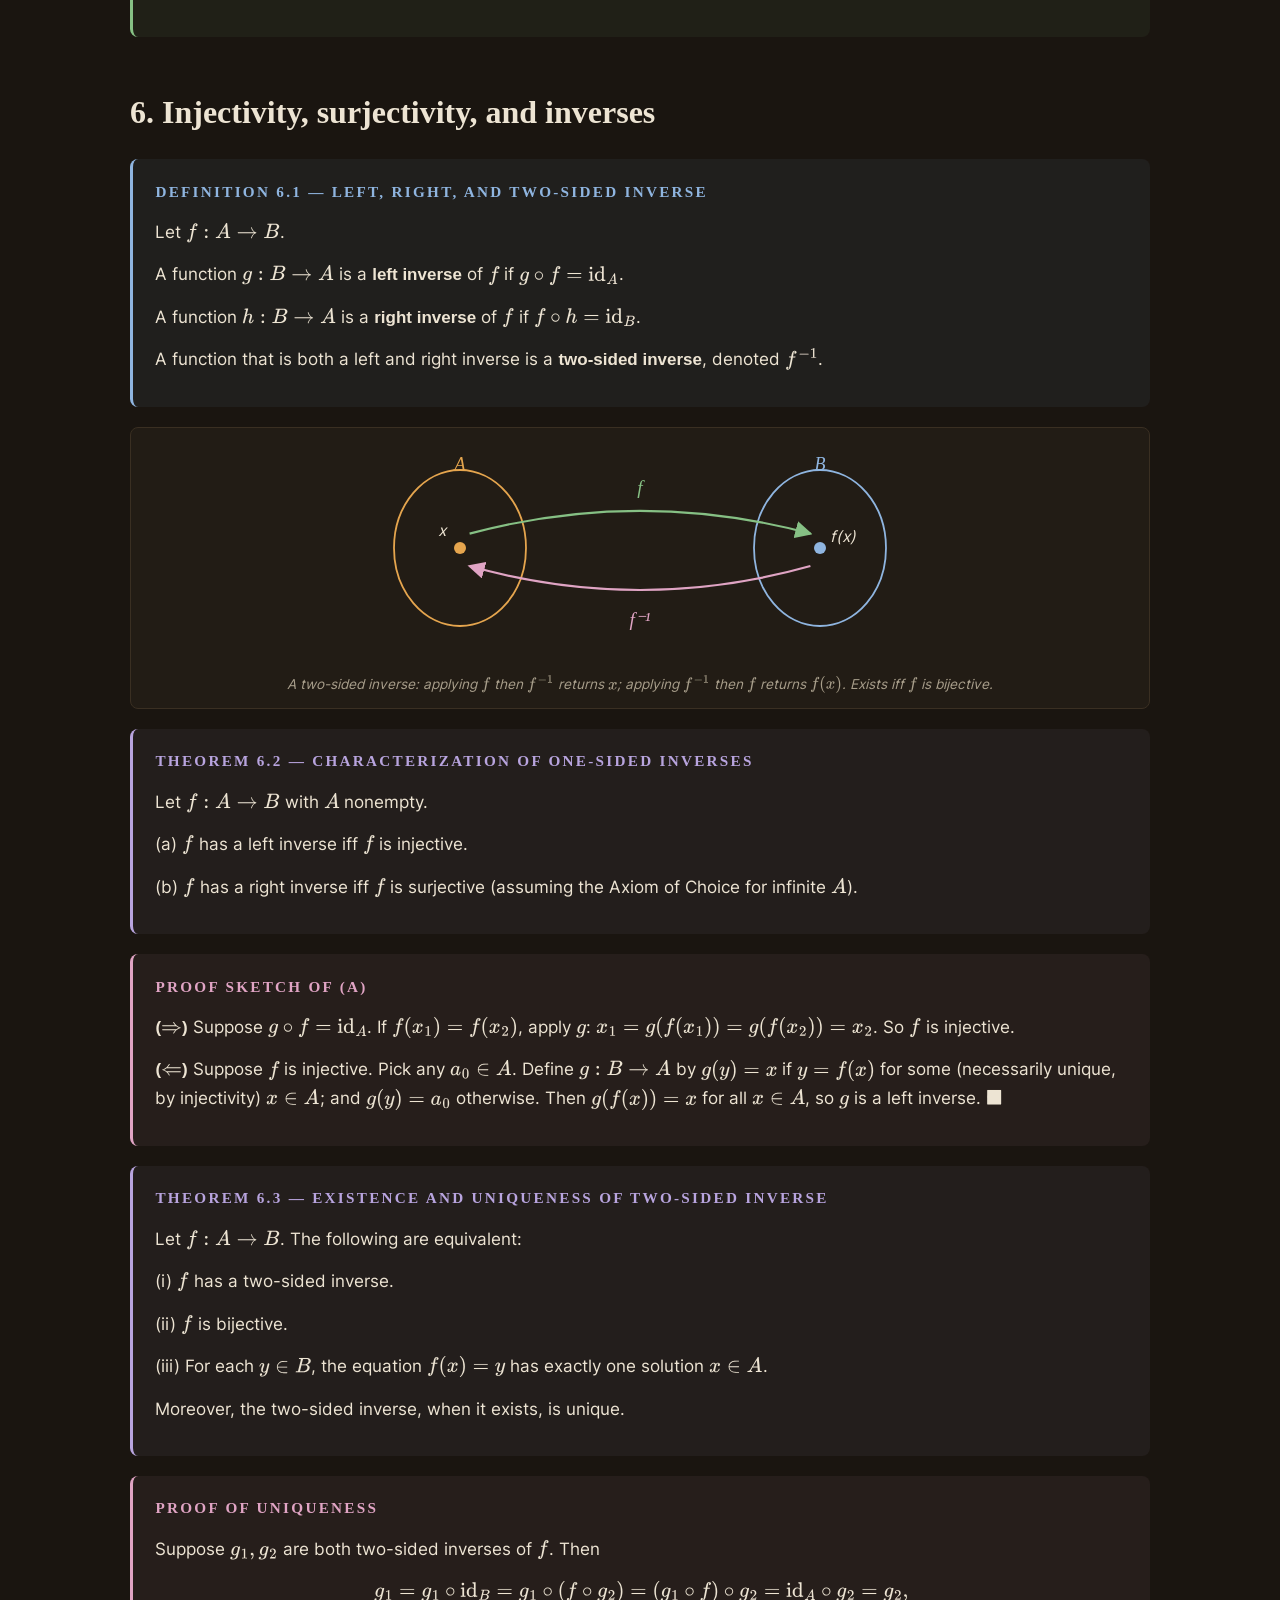
==== commit 9dee3637: "Bump font-size in LO / outline / boxes" ====
--- a/lessons/functions.html
+++ b/lessons/functions.html
@@ -75,12 +75,12 @@
   .tab-btn.active .count { background: var(--accent); color: var(--bg); }
   .features { display: flex; gap: 0.75rem; margin-bottom: 2rem; flex-wrap: wrap; align-items: center; }
   .features .label { color: var(--text-dim); font-size: 0.7rem; letter-spacing: 0.2em; text-transform: uppercase; margin-right: 0.5rem; }
-  .feature-badge { display: inline-flex; align-items: center; gap: 6px; padding: 6px 14px; background: var(--bg-card); border: 1px solid var(--border); border-radius: 20px; font-size: 0.85rem; color: var(--text-muted); }
+  .feature-badge { display: inline-flex; align-items: center; gap: 6px; padding: 8px 16px; background: var(--bg-card); border: 1px solid var(--border); border-radius: 20px; font-size: 0.95rem; color: var(--text-muted); }
   .outline-box { background: var(--bg-soft); border: 1px solid var(--border); border-radius: 12px; padding: 1.5rem; margin: 2rem 0; }
-  .outline-box .outline-title { color: var(--accent); font-size: 0.75rem; letter-spacing: 0.2em; text-transform: uppercase; margin-bottom: 1rem; font-weight: 500; }
+  .outline-box .outline-title { color: var(--accent); font-size: 0.9rem; letter-spacing: 0.2em; text-transform: uppercase; margin-bottom: 1rem; font-weight: 500; }
   .outline-grid { display: grid; grid-template-columns: 1fr 1fr; gap: 0.6rem 2rem; }
   @media (max-width: 640px) { .outline-grid { grid-template-columns: 1fr; } }
-  .outline-item { display: flex; gap: 12px; padding: 6px 10px; border-radius: 6px; color: var(--text); text-decoration: none; align-items: baseline; font-size: 0.95rem; }
+  .outline-item { display: flex; gap: 12px; padding: 8px 10px; border-radius: 6px; color: var(--text); text-decoration: none; align-items: baseline; font-size: 1.05rem; }
   .outline-item:hover { background: var(--bg-card); text-decoration: none; }
   .outline-item .num { color: var(--text-dim); font-family: 'Playfair Display', serif; font-size: 1rem; min-width: 14px; }
   .tab-content { display: none; }
@@ -96,7 +96,7 @@
   .box-proof { background: rgba(224, 164, 196, 0.06); border-color: var(--pink); }
   .box-example { background: rgba(134, 192, 132, 0.06); border-color: var(--green); }
   .box-warning { background: rgba(229, 165, 78, 0.08); border-color: var(--accent); }
-  .box .box-title { font-family: 'Playfair Display', serif; font-size: 0.8rem; letter-spacing: 0.15em; text-transform: uppercase; font-weight: 700; margin-bottom: 0.5rem; }
+  .box .box-title { font-family: 'Playfair Display', serif; font-size: 0.95rem; letter-spacing: 0.15em; text-transform: uppercase; font-weight: 700; margin-bottom: 0.5rem; }
   .box-thm .box-title { color: var(--purple); }
   .box-def .box-title { color: var(--blue); }
   .box-proof .box-title { color: var(--pink); }
@@ -106,8 +106,8 @@
   .box-lo .box-title { color: var(--accent); }
   .lo-grid { display: grid; grid-template-columns: 1fr 1fr; gap: 1rem 2rem; margin-top: 0.75rem; }
   @media (max-width: 640px) { .lo-grid { grid-template-columns: 1fr; } }
-  .lo-grid h4 { font-family: 'Playfair Display', serif; font-size: 0.8rem; color: var(--accent); margin: 0 0 0.5rem; font-weight: 600; text-transform: uppercase; letter-spacing: 0.1em; }
-  .lo-grid ul { padding-left: 1.25rem; margin: 0; font-size: 0.88rem; line-height: 1.55; }
+  .lo-grid h4 { font-family: 'Playfair Display', serif; font-size: 0.95rem; color: var(--accent); margin: 0 0 0.5rem; font-weight: 600; text-transform: uppercase; letter-spacing: 0.1em; }
+  .lo-grid ul { padding-left: 1.25rem; margin: 0; font-size: 1rem; line-height: 1.55; }
   .lo-grid li { margin: 4px 0; }
   .step { padding: 8px 14px; margin: 6px 0; background: var(--bg-card); border-radius: 6px; border-left: 2px solid var(--text-dim); }
   .step .step-num { display: inline-block; width: 22px; height: 22px; background: var(--pink); color: var(--bg); text-align: center; border-radius: 50%; font-size: 0.75rem; font-weight: 700; margin-right: 8px; line-height: 22px; }
